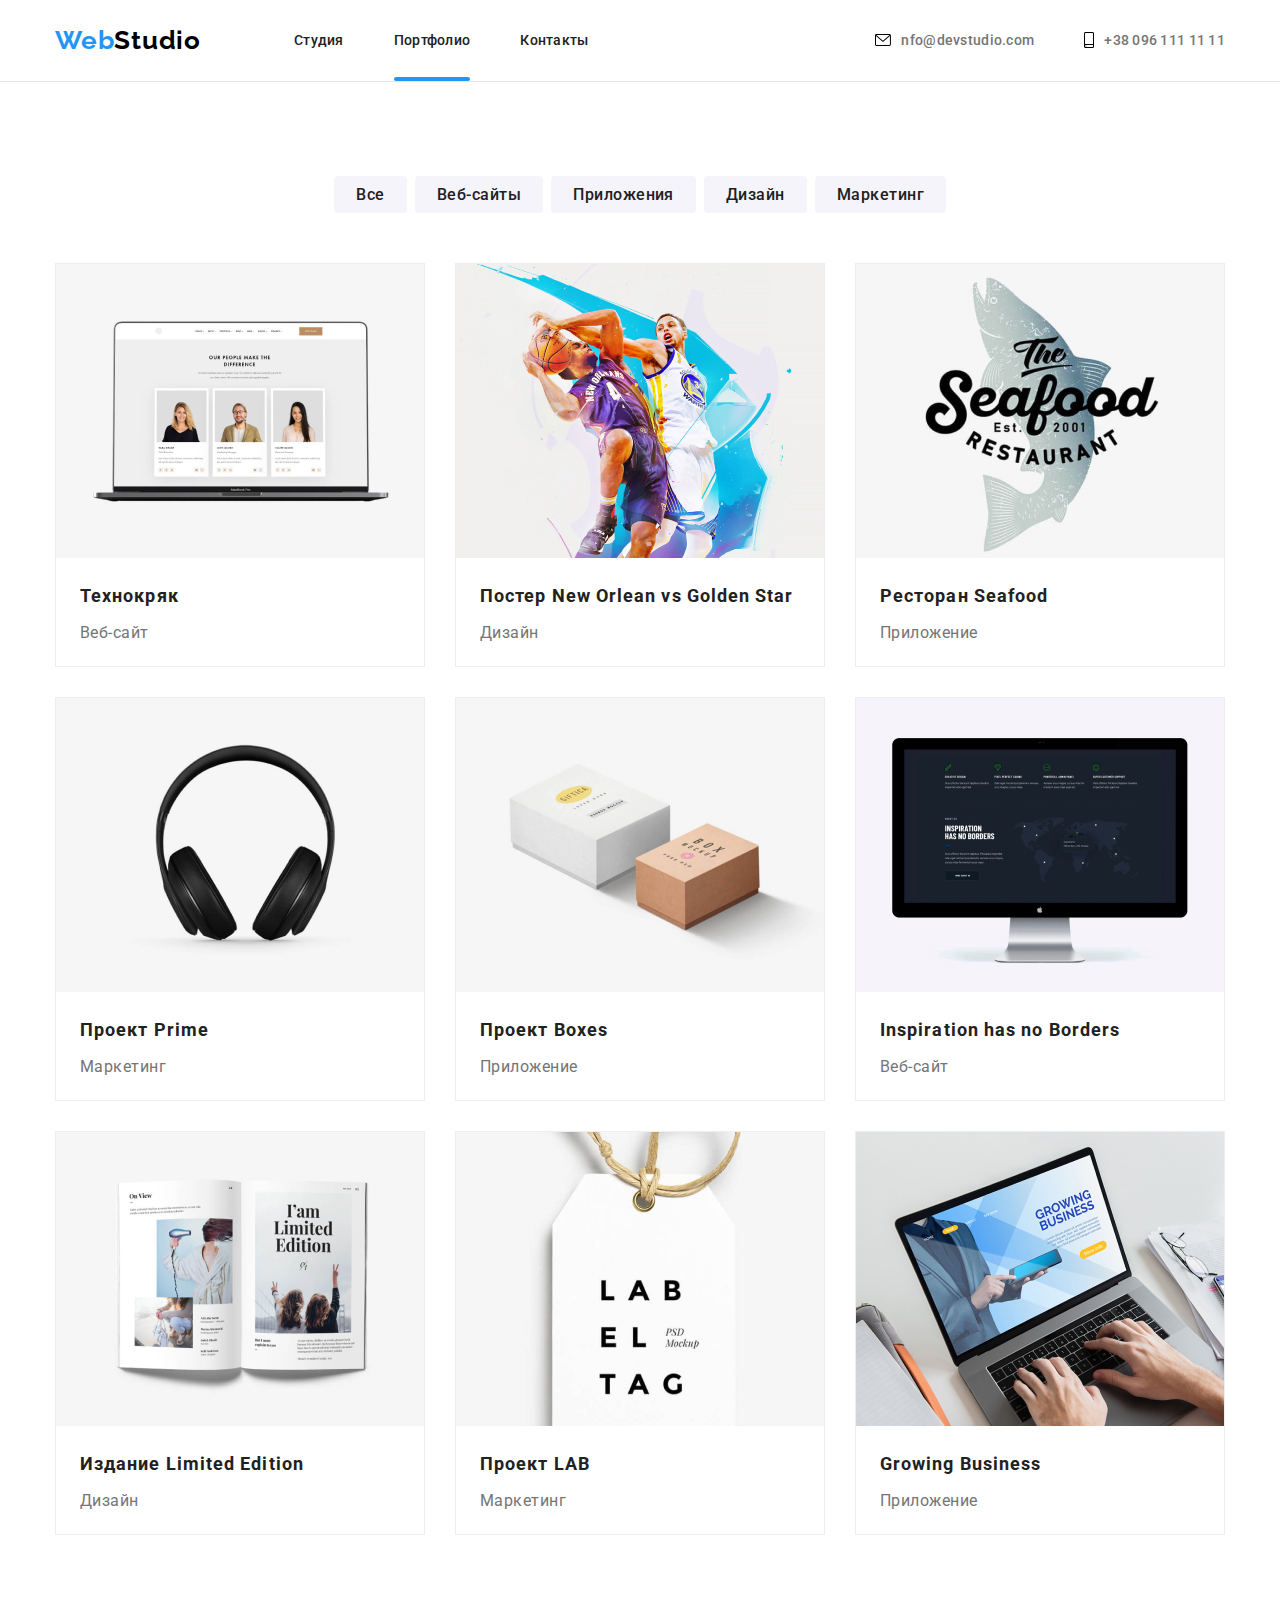
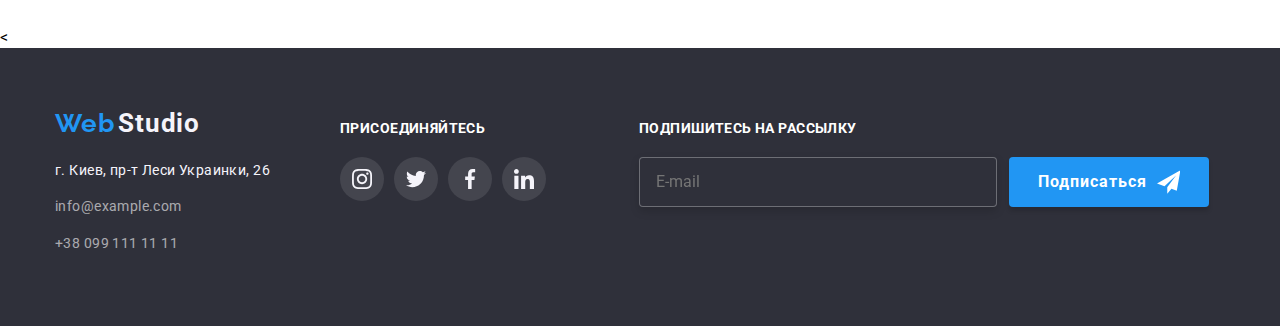
==== portfolio.html @ 0c9a68ee "loading" ====
<!DOCTYPE html>
<html lang="ru">
<head>
    <meta charset="UTF-8">
    <meta http-equiv="X-UA-Compatible" content="IE=edge">
    <meta name="viewport" content="width=device-width, initial-scale=1.0">
    <title>WebStudio</title>
    <link rel="stylesheet" href="https://cdnjs.cloudflare.com/ajax/libs/modern-normalize/1.1.0/modern-normalize.min.css">
    <link rel="stylesheet" href="./css/styles.css">
    
    <link rel="preconnect" href="https://fonts.googleapis.com">
    <link rel="preconnect" href="https://fonts.gstatic.com" crossorigin>
    <link href="https://fonts.googleapis.com/css2?family=Raleway:wght@700&family=Roboto:wght@400;500;700;900&display=swap" rel="stylesheet">  
</head>
<body>
    <header class="page-header">
        <div class="conteiner conteiner-nav">
        <nav class="conteiner-nav">   
        <a href="index.html" class="logo"><span class="web">Web</span>Studio</a>
        <ul class="site-nav list">
            <li class="item">
                <a class="link"  href="index.html">Студия</a>
            </li>
            <li class="item">
                <a class="link current" href="portfolio.html">Портфолио</a>
            </li>
            <li class="item">
                <a class="link" href="#">Контакты</a>
            </li>
        </ul>
    </nav>
    <ul class="list-contacts list">
        <li class="item">
            <a class="contact" href="mailto:nfo@devstudio.com">
                <svg class="icon-mail">
                    <use href="./img/SVG/icons.svg#envelope"></use>
                    </svg> 
                nfo@devstudio.com</a>
        </li>
        <li class="item">
            <a class="contact" href="tel:+380961111111">
                <svg class="icon-tell">
                    <use href="./img/SVG/icons.svg#smartphone"></use>
                    </svg> 
                +38 096 111 11 11</a>
        </li>
    </ul>
    </div>
    </header>
    <main>

        <section class="examples">
            <div class="conteiner">
            <ul class="list button-conteiner">
            <li class="button-item"><button class="button-bar" type="button">Все</button></li>
            <li class="button-item"><button class="button-bar" type="button">Веб-сайты</button></li>
            <li class="button-item"><button class="button-bar" type="button">Приложения</button></li>
            <li class="button-item"><button class="button-bar" type="button">Дизайн</button></li>
            <li class="button-item"><button class="button-bar" type="button">Маркетинг</button></li>
         </ul>
     

        
        <ul class="list examples-conteiner">
            <li class="examples-border">
                <div class="examples-border-img">

                <img src="./img/Технокряк.jpg" class="examples-img" alt="Веб-сайт" width="370">

                   <div class="examples-overlay">

                    <div class="examples-text-border">
                    <p class="examples-paragraph"> Ресурс предлагает комплексные предложения с разным уровнем функционала и сервисов. Все это позволит посетителю получить исчерпывающие сведения о компании или частном лице</p>

                    </div>
                </div>

               </div>  
               <div class="examples-table">   
                <h3 class="examples-title">Технокряк</h3>
                <p class="examples-text">Веб-сайт</p>
            
               </div>
            </li>
            <li class="examples-border">

                <div class="examples-border-img">
                <img src="./img/Постер.jpg" class="examples-img" alt="Дизайн" width="370">
                <div class="examples-overlay">

                <div class="examples-text-border">
                    <p class="examples-paragraph"> Ресурс предлагает комплексные предложения с разным уровнем функционала и сервисов. Все это позволит посетителю получить исчерпывающие сведения о компании или частном лице</p>
                    
                </div>
                </div>
                </div>  

                <div class="examples-table">
                <h3 class="examples-title">Постер New Orlean vs Golden Star</h3>
                <p class="examples-text">Дизайн</p>
                </div>
            </li>
            <li class="examples-border">

                <div class="examples-border-img">
                <img src="./img/Ресторан.jpg" class="examples-img" alt="Приложение" width="370">
                <div class="examples-overlay">
                
                <div class="examples-text-border">
                    <p class="examples-paragraph"> Ресурс предлагает комплексные предложения с разным уровнем функционала и сервисов. Все это позволит посетителю получить исчерпывающие сведения о компании или частном лице</p>
                    </div>
                </div>
                </div>
                <div class="examples-table">
                <h3 class="examples-title">Ресторан Seafood</h3>
                <p class="examples-text">Приложение</p>
               </div>
            </li>
            <li class="examples-border">
                <div class="examples-border-img">
                <img src="./img/prime.jpg" class="examples-img" alt="Маркетинг" width="370">

                <div class="examples-overlay">

                <div class="examples-text-border">
                    <p class="examples-paragraph"> Ресурс предлагает комплексные предложения с разным уровнем функционала и сервисов. Все это позволит посетителю получить исчерпывающие сведения о компании или частном лице</p>
                    </div>
                </div>
                </div>
                <div class="examples-table">
                <h3 class="examples-title">Проект Prime</h3>
                <p class="examples-text">Маркетинг</p>
            </div>
            </li>
            <li class="examples-border">
                <div class="examples-border-img">
                <img src="./img/boxes.jpg" class="examples-img" alt="Приложение" width="370">
                <div class="examples-overlay">
                <div class="examples-text-border">
                    <p class="examples-paragraph"> Ресурс предлагает комплексные предложения с разным уровнем функционала и сервисов. Все это позволит посетителю получить исчерпывающие сведения о компании или частном лице</p>
                    </div>
                </div>
                </div>
                <div class="examples-table">
                <h3 class="examples-title">Проект Boxes</h3>
                <p class="examples-text">Приложение</p>
            </div>
            </li>
            <li class="examples-border">
                <div class="examples-border-img">
                <img src="./img/Borders.jpg" class="examples-img" alt="Веб-сайт" width="370">
                <div class="examples-overlay">

                
                <div class="examples-text-border">
                    <p class="examples-paragraph"> Ресурс предлагает комплексные предложения с разным уровнем функционала и сервисов. Все это позволит посетителю получить исчерпывающие сведения о компании или частном лице</p>
                    </div>
                </div>
                </div>
                <div class="examples-table">
                <h3 class="examples-title">Inspiration has no Borders</h3>
                <p class="examples-text">Веб-сайт</p>
            </div>
            </li>
            <li class="examples-border">
                <div class="examples-border-img">
                <img src="./img/Издание.jpg" class="examples-img" alt="Дизайн" width="370">

                <div class="examples-overlay">

                <div class="examples-text-border">
                    <p class="examples-paragraph"> Ресурс предлагает комплексные предложения с разным уровнем функционала и сервисов. Все это позволит посетителю получить исчерпывающие сведения о компании или частном лице</p>
                    </div>
                </div>
                </div>
                <div class="examples-table">
                <h3 class="examples-title">Издание Limited Edition</h3>
                <p class="examples-text">Дизайн</p>
            </div>
            </li>
            <li class="examples-border">
                <div class="examples-border-img">
                <img src="./img/Проект.jpg" class="examples-img" alt="Маркетинг" width="370">

                <div class="examples-overlay">

                <div class="examples-text-border">
                    <p class="examples-paragraph"> Ресурс предлагает комплексные предложения с разным уровнем функционала и сервисов. Все это позволит посетителю получить исчерпывающие сведения о компании или частном лице</p>
                    </div>
                </div>
                </div>
                <div class="examples-table">
                <h3 class="examples-title">Проект LAB</h3>
                <p class="examples-text">Маркетинг</p>
            </div>
            </li>
            <li class="examples-border">
                <div class="examples-border-img">
                <img src="./img/Business.jpg" class="examples-img" alt="Приложение" width="370">

                <div class="examples-overlay">


                <div class="examples-text-border">
                    <p class="examples-paragraph"> Ресурс предлагает комплексные предложения с разным уровнем функционала и сервисов. Все это позволит посетителю получить исчерпывающие сведения о компании или частном лице</p>
                    </div>
                </div>
                </div>
                <div class="examples-table">
                <h3 class="examples-title">Growing Business</h3>
                <p class="examples-text">Приложение</p>
            </div>
            </li>
        </ul>
    </div>
    </section>
    </main>
    <<footer class="footer">
        <div class="conteiner footer-conteiner">
            <div class="logo-conteiner">
            <div class="logo-web">
             <span class="web-footer">Web</span> <span class="logo-footer">Studio</span>
            </div>
           <address> 
            <p class="address">г. Киев, пр-т Леси Украинки, 26</p>
            <ul class="items-contacts list">
                <li class="item">
                    <a class="contact-footer" href="mailto:info@example.com">info@example.com</a>
                </li>
                <li class="item">
                    <a class="contact-footer" href="tel:+380991111111">+38 099 111 11 11</a>
                </li>
            </ul>
        </address>
         </div>
         
        <div class="footer-social-networks">
        <div class="social-networks">
        <h3 class="title">присоединяйтесь</h3>
        
        <ul class="footer-icon list">
    
        <li>
            <a href="#"  class="button-social-networks">
                <svg class="icon-button-networks">
                <use href="./img/SVG/icons.svg#instagram"></use>
                </svg>  
            </a>
        </li>
        <li>
            <a href="#"  class="button-social-networks">
            <svg class="icon-button-networks">
            <use href="./img/SVG/icons.svg#twitter"></use>
            </svg>  
        </a>
        </li>
        <li>
            <a href="#"  class="button-social-networks">
            <svg class="icon-button-networks">
            <use href="./img/SVG/icons.svg#facebook"></use>
            </svg>  
        </a>
        </li>
        <li>
            <a href="#"  class="button-social-networks">
            <svg class="icon-button-networks">
            <use href="./img/SVG/icons.svg#linkedin"></use>
            </svg>  
        </a>
        </li>
        </ul>
        </div>
    </div>
    
    <div class="footer-subscribe">
        <h3 class="title">Подпишитесь на рассылку</h3>
    
        <form>
        
                <input type="email" name="email" id="email" placeholder="E-mail" class="footer-email">
            
            <button type="submit" class="footer-button"><span class="footer-subscribe-email">Подписаться</span>
            <svg class="footer-subscribe-icon">
                <use href="./img/SVG/icons.svg#iconsend"></use>
            </svg>
            </button>
        </form>
    
    </div>
    
    </div>
    </footer>
    
    <div class="backdrop is-hidden" data-modal>
        <div class="modal">
            <button class="close" data-modal-close>
                <svg class="close-img">
                    <use href="./img/SVG/icons.svg#close"></use>
                </svg>
            </button>
        </div>
    </div>

</body>
</html>
---- css/styles.css ----
/* normalize */
html{
  box-sizing: border-box;
}
*,
*::before,
*::after {
  box-sizing:inherit;
}

ol, ul, li{
  margin: 0;
  padding: 0;
}

h1, h2, h3, h4, h5, h6{
  margin: 0;
  padding: 0;
}
p{
  margin: 0;
  padding: 0;
}
a {
  display: inline-block;
}


:root{
  --primary-text-color:#212121;
  --secondary-text-color:#757575;
  --accent-color:#2196F3;
  --contact-color:rgba(255, 255, 255, 0.6);
  --logo-color:#000000;
  --button-color:#F5F4FA;
  --background-color:#2F303A;
  --white-color:#FFFFFF;
  --color-examples-border:#EEEEEE;
  --box-button:#AFB1B8;
}

body{
  font-family: 'Roboto', sans-serif;
  background-color: var(--white-color);

}

.list{
list-style: none;
}

/* conteiner */

.conteiner{
width: 1200px;
padding-left: 15px;
padding-right: 15px;
margin-left: auto;
margin-right: auto;
/* outline: 1px solid black; */
}

/* page-header */
.page-header{
  border-bottom: 1px solid #E5E5E5;
}
/* logo*/
.web{
font-family: 'Raleway';
font-style: normal;
font-weight: 700;
font-size: 26px;
line-height: 1.2;
letter-spacing: 0.03em;
color:var(--accent-color) ;
text-decoration: none;
}
.logo{
font-family: 'Raleway';
font-style: normal;
font-weight: 700;
font-size: 26px;
line-height: 1.2;
letter-spacing: 0.03em;
color: var(--logo-color);
text-decoration: none;
transition: color 250ms cubic-bezier(0.4, 0, 0.2, 1);
}
.logo:hover,
.logo:focus{
color:var(--accent-color);
}


/* footer */

.footer{
  padding-top: 60px;
  padding-bottom: 60px;
}

.footer .web-footer {
font-family: 'Raleway';
font-style: normal;
font-weight: 700;
font-size: 26px;
line-height: 1.2;
letter-spacing: 0.03em;
color:var(--accent-color) ;
text-decoration: none;
}

.footer .logo-footer{
font-style: normal;
font-weight: 700;
font-size: 26px;
line-height: 1.2;
letter-spacing: 0.03em;
color: var(--button-color);
}
/* .footer-color .logo-footer:hover,
.footer-color .logo-footer:hover{
color:var(--accent-color);
} */

/* footer-color */
.footer{
  background-color: var(--background-color);
}

.logo-web{
  margin-bottom: 20px;
}

.footer-conteiner{
  display: flex;
}
.logo-conteiner{
  display: block;
}

.footer-social-networks{
  display: flex;
  margin-top: 12px;
  margin-left: 70px;
}

.social-networks{
  display: block;

}
.title{
  font-style: normal;
  font-weight: 700;
  font-size: 14px;
  line-height: 1.2;
  letter-spacing: 0.03em;
  text-transform: uppercase;
  
  color: var(--white-color);

  margin-bottom: 20px;
  text-align:left;
  
}
.footer-icon{
  display: flex;
  gap: 10px;
}

.button-social-networks{
  border: none;
  width: 44px;
  height: 44px;
  padding: 12px;
  background-color:rgba(255, 255, 255, 0.1);
  border-radius: 120px;
  cursor: pointer;
  transition:background-color 250ms cubic-bezier(0.4, 0, 0.2, 1);
}
.button-social-networks:hover,
.button-social-networks:focus{
background-color: var(--accent-color);
}


.icon-button-networks{
  width: 20px;
  height: 20px;
  cursor: pointer;
  fill:var(--button-color);
  transform: scale(1);
  transform: transform 255ms cubic-bezier(0.4, 0, 0.2, 1) ;
  }
  
.button-social-networks:hover .icon-button-networks,
.button-social-networks:focus .icon-button-networks{
fill:var(--button-color);
transform: scale(1.3);
}

.footer-subscribe{
  display:block;
  width: 570px;
  height: 86px;
  margin-left: 93px;
  margin-top: 12px;
  margin-bottom: 20px;
  padding: 0;

  /* outline: 1px solid black; */
}

.footer-email{
  display: inline-block;
  width: 358px;
  height: 50px;
  border: 1px solid rgba(255, 255, 255, 0.3);
  filter: drop-shadow(0px 4px 4px rgba(0, 0, 0, 0.15));
  border-radius: 4px;
  background: #2F303A;
  margin-right: 8px;
  padding-top: 15px;
  padding-bottom: 15px;
  padding-left: 16px;
  color: rgba(255, 255, 255, 0.6);
}


.footer-subscribe-email{
display:block;
font-style: normal;
font-weight: 700;
font-size: 16px;
line-height: 1.9;

letter-spacing: 0.06em;
color: var(--white-color);
margin-right: 10px;

}

.footer-button{
display:inline-flex;
align-items: center;
justify-content: center;
width: 200px;
height: 50px;
padding:10px 29px;

background: var(--accent-color);
box-shadow: 0px 4px 4px rgba(0, 0, 0, 0.15);
border-radius: 4px;
border: none;
cursor: pointer;
margin: 0;

}

.footer-subscribe-icon{
  display: block;
  width: 24px;
  height: 24px;
  
  object-fit: cover;
  background-size: cover;

  margin: 0;
  bottom: 0;

  /* outline: 1px solid black; */
}

/* conteiner-nav */
.conteiner-nav{
display: flex;
align-items: center;
}

/* site-nav */
.site-nav{
display: flex;
margin-left: 93px;
}

.link{
display: block;
padding-top:32px;
padding-bottom:32px;

font-style: normal;
font-weight: 500;
font-size: 14px;
line-height: 1.2;
letter-spacing: 0.02em;
color: var(--primary-text-color);
text-decoration: none;

transition: color 250ms cubic-bezier(0.4, 0, 0.2, 1);
}


.site-nav .link:hover,
.site-nav .link:focus
{
color: var(--accent-color);
}



.site-nav .item + .item{
  margin-left: 50px;
}


.item{
  position: relative;
  
}

.current:after{
  position: absolute;
  display: block;
  content: " ";
  width:100%;
  height:4px;
  border-radius: 2px;
  background-color: var(--accent-color);
  bottom: 0;
  left: 0;

  transition: transform 250ms cubic-bezier(0.4, 0, 0.2, 1);
  transform: scaleX(1);
  
}

.current:hover::after{
  transform: scaleX(0);
  
}





/* list-contacts */
.list-contacts{
display:flex;
align-items: center;
margin-left: auto;
}

.contact{
display: flex;
font-style: normal;
font-weight: 500;
font-size: 14px;
line-height: 1.2;
letter-spacing: 0.02em;
color: var(--secondary-text-color);
text-decoration: none;

align-items: center;
justify-content: center;

transition: color 250ms cubic-bezier(0.4, 0, 0.2, 1);
}

.list-contacts .contact:hover,
.list-contacts .contact:focus{
color: var(--accent-color);
}

.list-contacts .item + .item{
  margin-left: 50px;
}

/* icon-mail */
.icon-mail{
  width: 16px;
  height: 12px;
  margin-right: 10px;
  cursor: pointer;

  transition: fill 250ms cubic-bezier(0.4, 0, 0.2, 1);
}
.icon-mail:hover,
.icon-mail:focus{
  fill: var(--accent-color);
}

.contact:hover .icon-mail,
.contact:focus .icon-mail{
  fill: var(--accent-color);
}

.icon-tell{
  width: 10px;
  height: 16px;
  margin-right: 10px;
  cursor: pointer;
  transition: fill 250ms cubic-bezier(0.4, 0, 0.2, 1);

}

.icon-tell:hover,
.icon-tell:focus{
  fill: var(--accent-color);
}

.contact:hover .icon-tell,
.contact:focus .icon-tell{
  fill: var(--accent-color);
}

/* items-contacts */

.contact-footer{
font-style: normal;
font-weight: 400;
font-size: 14px;
line-height: 2;
letter-spacing: 0.03em;
color: var(--contact-color);
text-decoration: none;
margin-bottom: 9px;

transition: color 250ms cubic-bezier(0.4, 0, 0.2, 1);
}

.contact-footer:hover,
.contact-footer:focus
{
color: var(--accent-color);
}

.address{
font-style: normal;
font-weight: 400;
font-size: 14px;
line-height: 1.7;
letter-spacing: 0.03em;
color: var(--button-color);

margin-bottom: 9px;
}


/* hero */
.conteiner-fon{
  max-width: 1600px;
  height: 600px;
  margin-left: auto;
  margin-right: auto;
  /* outline: 1px solid black; */

 background-image: linear-gradient(
  to right,
  rgba(85, 62, 62, 0.5),
  rgba(49, 40, 49, 0.5),
  rgba(55, 61, 55, 0.5)),
  url(../img/Fon.jpg);
  background-position: center;
  background-size: cover;
  background-repeat: no-repeat;
}

.hero{
  text-align: center;
  padding-top: 200px;
  padding-bottom: 200px; 
}
.hero .hero-caption{
width: 696px;
margin-left: auto;
margin-right: auto;
margin-bottom: 30px;

font-style: normal;
font-weight: 900;
font-size: 44px;
line-height: 1.4;
text-align: center;
letter-spacing: 0.06em;
text-transform: uppercase;
color:var(--white-color);
}

.hero .hero-button{
padding: 10px 32px;

font-style: normal;
font-weight: 700;
font-size: 16px;
line-height: 1.9;
align-items:center;
text-align:center;
letter-spacing: 0.06em;
color: var(--button-color);

background-color:var(--accent-color);
min-width: 200px;
height: 50px;
border-radius: 4px;
cursor: pointer;
border:transparent;
}
.hero .hero-button:hover,
.hero .hero-button:focus{
color:var(--logo-color);
box-shadow: 0px 4px 4px rgba(0, 0, 0, 0.15);
}


/* post */
.post-conteiner{
  display: flex;
  gap: 30px;
}
.post-conteiner .list-post{
  width: 270px;
  text-align: left;
}



.post{
text-align: center;
padding-bottom: 94px;
padding-top: 94px;
}

.post .post-title{
margin-bottom: 10px;

font-style: normal;
font-weight: 700;
font-size: 14px;
line-height: 1.2;
letter-spacing: 0.03em;
text-transform: uppercase;
color: var(--primary-text-color);
}
.post .post-text{
font-style: normal;
font-weight: 400;
font-size: 14px;
line-height: 1.7;
letter-spacing: 0.03em;

color: var(--secondary-text-color);
}


.icon-post-conteiner{
  width: 270px;
  height: 120px;
  background-repeat: no-repeat;
  background-position: center;
  background-color: var(--button-color);
  border-radius: 4px;
  margin-bottom: 30px;

  display: flex;
  justify-content: center;
  align-items: center;

  /* padding: 25px 100px;
  margin-bottom: 30px; */
  /* outline: 1px solid black; */
}
.icon-post{
  width:70px;
  height:70px;
}

/* work */
.work{
  padding-bottom: 94px;
}

.work-conteiner{
display: flex;
gap: 30px;
}

.list-work{
 display: flex;
}
/* .work-conteiner .list-work+ .list-work{
  margin-left: 30px;
} */


.work .work-title{
margin-bottom: 50px;

font-style: normal;
font-weight: 700;
font-size: 36px;
line-height: 1.2;
text-align: center;
letter-spacing: 0.03em;
color: var(--primary-text-color);
}
.work-title-conteiner{
  position: relative;
}

.img-work-conainer{
  display: flex;
  width: 100%;
  height: 70px;
  background: rgba(47, 48, 58, 0.8);
  justify-content: center;
  align-items: center;

  position: absolute;
  bottom: 0;
  left: 0;
}

.text-work-conteiner{
  display: block;
font-style: normal;
font-weight: 700;
font-size: 14px;
line-height: 1.2;
text-align: center;
letter-spacing: 0.03em;
text-transform: uppercase;
color: var(--white-color);

}


/* team-fon */

.team-fon{
margin-left: auto;
margin-right: auto;
background-color: #F5F4FA;
}
/* team */
.team{
  padding-bottom: 94px;
  padding-top: 94px;
}
.team-conteiner{
display: flex;
justify-content: space-between;
}


.team-picture{
border: var(--white-color);
box-shadow: 0px 1px 3px rgba(0, 0, 0, 0.12), 0px 1px 1px rgba(0, 0, 0, 0.14), 0px 2px 1px rgba(0, 0, 0, 0.2);
border-radius: 0px 0px 4px 4px;
background: var(--white-color);
}
 
.picture{
margin-bottom: 30px;
}

.team .team-caption{
margin-bottom: 50px;

font-style: normal;
font-weight: 700;
font-size: 36px;
line-height: 1.2;
text-align: center;
letter-spacing: 0.03em;
color: var(--primary-text-color);
}
.team .team-title{
margin-bottom: 10px;

font-style: normal;
font-weight: 500;
font-size: 16px;
line-height: 1.2;
text-align: center;
letter-spacing: 0.03em;
color: var(--primary-text-color);
}
.team .team-text{
margin-bottom: 30px;

font-family: 'Roboto';
font-style: normal;
font-weight: 400;
font-size: 16px;
line-height: 1.2;
text-align: center;
letter-spacing: 0.03em;
color: var(--secondary-text-color);
}

.box-icon{
  display:flex;
  width: 206px;
  height: 44px;
  list-style: none;
  margin-left: auto;
  margin-right: auto;
  margin-bottom: 30px;
  justify-content: space-between;
  
  /* outline: 1px solid tomato; */
}
.button{
  border: none;
  width: 44px;
  height: 44px;
  padding: 12px;
  background-color:var(--white-color);
  border-radius: 120px;
  cursor: pointer;

  transition: background-color 250ms cubic-bezier(0.4, 0, 0.2, 1);
}
.button:hover,
.button:focus{
background-color: var(--accent-color);
}

.icon-button{
width: 20px;
height: 20px;
cursor: pointer;
fill:var(--box-button);

transition:fill 250ms cubic-bezier(0.4, 0, 0.2, 1);
}

.icon-button:hover,
.icon-button:focus{
fill: var(--white-color);
}

.button:hover .icon-button,
.button:focus .icon-button{
fill: var(--white-color);
}

/* clients */
.clients{
  padding-top: 94px;
  padding-bottom: 113px;
}
.clients-caption{
font-style: normal;
font-weight: 700;
font-size: 36px;
line-height: 1.2;
text-align: center;
letter-spacing: 0.03em;
color: var(--primary-text-color);
margin-bottom: 50px;
}


.box-clients{
  display:flex;
  width: 170px;
  height: 92px;
  list-style: none;
  border: 1px solid #AFB1B8;
  border-radius: 4px;
  align-items: center;
  cursor: pointer;
  justify-content: center;

  transition: border-color 250ms cubic-bezier(0.4, 0, 0.2, 1);

/* outline: 1px solid black; */
}
.box-clients:hover,
.box-clients:focus{
  border-color: var(--accent-color);
}

.box-caption{
  display: flex;
  gap: 30px;
  /* outline: 1px solid black; */
}

.box-button{
 display:block;
 width: 106px;
 height: 60px;
 fill:#AFB1B8;
 cursor: pointer;

 transition: fill 250ms cubic-bezier(0.4, 0, 0.2, 1);
 /* outline: 1px solid black; */
}

.box-button:hover,
.box-button:focus{
  fill:var(--accent-color);
}

.box-clients:hover .box-button,
.box-clients:focus .box-button{
  fill:var(--accent-color);
}

/*----------- Портфолио-----------  */

/* bar */
.examples{
padding-top: 94px;
padding-bottom: 94px;
}
.button-conteiner{
display: flex;
justify-content: center;
margin-bottom: 50px;
}
.button-conteiner .button-item + .button-item{
margin-left: 8px;
}

.examples .button-bar{
padding: 6px 22px;
min-width: 73px;

font-family: 'Roboto';
font-style: normal;
font-weight: 500;
font-size: 16px;
line-height: 1.6;
text-align: center;
letter-spacing: 0.03em;

cursor: pointer;
background-color:var(--button-color);
color: var(--primary-text-color);
border:transparent;
border-radius: 4px;

transition: background-color 250ms cubic-bezier(0.4, 0, 0.2, 1), 
color 250ms cubic-bezier(0.4, 0, 0.2, 1),
box-shadow 250ms cubic-bezier(0.4, 0, 0.2, 1);
}
.examples .button-bar:focus,
.examples .button-bar:hover{
background-color:var(--accent-color);
color:var(--button-color);
box-shadow: 0 10px 10px -5px rgba(0, 0, 0, 0.3);
}
/* examples */
.examples-conteiner{
display: flex;
flex-wrap: wrap;
gap: 30px;
}
.examples-img{
display: block;
}


.examples-border{
width: 370px;
height: 404px;
border: 1px solid var(--color-examples-border);
cursor: pointer;
transition: box-shadow 250ms cubic-bezier(0.4, 0, 0.2, 1);
}

.examples-border:hover{
 box-shadow: 0px 1px 1px rgba(0, 0, 0, 0.12),
 0px 4px 4px rgba(0, 0, 0, 0.06), 1px 4px 6px rgba(0, 0, 0, 0.16);
}

.examples-border:nth-child(n + 7){
  margin-bottom:0px;
  /* background-color: tomato; */
}

/* overlay portfolio  */
.examples-border-img{
  position: relative;
  overflow: hidden;

}


.examples-text-border{
  display: inline-flex;
  position: absolute;
  top:50%;
  left: 50%;
  transform: translate(-50%, -50%);
/*   
  outline: 1px solid black; */

}



.examples-border:hover .examples-overlay{
  transform:translateY(-100%);
}

.examples-overlay{
  width: 100%;
  height: 100%;
  background-color: rgba(33, 150, 243, 0.9);
  position: absolute;
  transition: transform 250ms cubic-bezier(0.4, 0, 0.2, 1);
  transform:translateY(100%);
}


.examples-paragraph{
display: block;
font-family: 'Roboto';
font-style: normal;
font-weight: 400;
font-size: 18px;
line-height: 28px;
letter-spacing: 0.03em;
color: var(--white-color);
width: 322px;
height: 168px;
}



.examples-table{
padding: 20px 24px;
}

.examples .examples-title{
/* text-align: auto; */
margin-bottom: 4px;

font-style: normal;
font-weight: 700;
font-size: 18px;
line-height: 2;
letter-spacing: 0.06em;
color: var(--primary-text-color);
}

.examples .examples-text{
font-style: normal;
font-weight: 400;
font-size: 16px;
line-height: 1.9;
letter-spacing: 0.03em;
color: var(--secondary-text-color);
} 

/* backdrop */
.backdrop{
  position: fixed;
  top: 0;
  left: 0;
  width:100%;
  height: 100%;
  background-color:rgba(0, 0, 0, 0.2);
  opacity: 1;

  transition: opacity 250ms cubic-bezier(0.4, 0, 0.2, 1);

}
.backdrop.is-hidden{
  opacity: 0;
  transition: opacity 250ms cubic-bezier(0.4, 0, 0.2, 1);
  pointer-events: none;
}

.modal{
  position: absolute;
  display: block;
  width: 528px;
  height: 581px;
  background-color: var(--white-color);
  top: 50%;
  left: 50%;
  transform: translate(-50%, -50%);
  margin: 0;
  padding: 0;
}
.modal-box{
  display: block;
  margin: 0;
  /* outline: 1px solid black; */
  width: 448px;
  /* height: 342px; */
  margin-left: 40px;
  margin-bottom: 20px;
}


.modal-box-list{
  list-style-type: none;
  margin-bottom: 20px;
}

.modal-box-item{
  /* outline: 1px solid black; */
  margin-bottom: 10px;
  display: flex;
  flex-direction: column;
}
.modal-box-item:last-child{
  margin-bottom: 0;
}

.modal-box-united{
  position: relative;
}


.modal-box-text{
font-style: normal;
font-weight: 400;
font-size: 12px;
line-height: 1.2;
letter-spacing: 0.01em;
margin-bottom: 4px;

color: #757575;

}
.comment-box{
  resize:none;
  height: 120px;
  cursor: pointer;
  padding: 12px 16px;
  border: 1px solid rgba(33, 33, 33, 0.2);
  border-radius: 4px;
}
.comment-box:hover{
  border-color: var(--accent-color);
}

.modal-box-button{
  display: block;
  width: 200px;
  height: 50px;
  background: var(--accent-color);
  box-shadow: 0px 4px 4px rgba(0, 0, 0, 0.15);
  border-radius: 4px;
  border: none;
 
  margin-left: 124px;
  margin-top: 30px;
  cursor: pointer;


font-style: normal;
font-weight: 700;
font-size: 16px;
line-height: 1.9;
align-items: center;
text-align: center;
letter-spacing: 0.06em;
color: var(--white-color);
}


.modal-box-border{
  border: 1px solid rgba(33, 33, 33, 0.2);
  border-radius: 4px;
  width: 448px;
  height: 40px;
  cursor:pointer;

  padding-left: 42px;
  padding-top: 12px;
  padding-bottom: 12px;
  

  transition: border 250ms cubic-bezier(0.4, 0, 0.2, 1),
  border-radius 250ms cubic-bezier(0.4, 0, 0.2, 1);
}
.modal-box-border:hover{
  border: 1px solid var(--accent-color);
  border-radius: 4px;
}

.checkbox-markup{
/* outline: 1px solid black; */
position: relative;
}


.checkbox-input{
  position: absolute;
  width: 1px;
  height: 1px;
  margin: -1px;
  border: 0;
  padding: 0;
  white-space: nowrap;
  clip-path: inset(100%);
  clip: rect(0 0 0 0);
  overflow: hidden;

}

.checkbox-icon{
  display:inline-block;
  position: absolute;
  width: 16px;
  height: 15px;
  border:2px solid var(--logo-color);
  border-radius: 2px;
  background-color: var(--white-color);
  fill: var(--white-color);
  background-size:contain;
  padding:0;
  top:0;
  left: 13px;
  transform: translateY(30%);

  transition: background-color 250ms cubic-bezier(0.4, 0, 0.2, 1),
  fill 250ms cubic-bezier(0.4, 0, 0.2, 1),
  border 250ms cubic-bezier(0.4, 0, 0.2, 1),
  background-origin 250ms cubic-bezier(0.4, 0, 0.2, 1);
}

.checkbox-input:checked + .checkbox-icon{
 background-color: var(--accent-color);
 fill: var(--white-color);
 
 background-origin:border-box;
 border: var(--accent-color);
}

.modal-text{
font-style: normal;
font-weight: 700;
font-size: 20px;
line-height: 1.2;
text-align: center;
letter-spacing: 0.03em;
color: #212121;
margin-bottom: 12px;
}

.checkbox-text{
font-style: normal;
font-weight: 400;
font-size: 14px;
line-height: 1.7;
letter-spacing: 0.03em;
color: #757575;
margin-left: 36px;

cursor: pointer;
}


.checkbox-input-text{
  font-style: normal;
  font-weight: 400;
  font-size: 14px;
  line-height: 1.7;

  letter-spacing: 0.03em;
  text-decoration-line: underline;
  
  color: var(--accent-color);
}

.modal-box-icons{
  position: absolute;
  top:50%;
  left:12px;
  transform: translateY(-50%);
 
  width: 18px;
  height: 18px;
  background-size: cover;
  cursor: pointer;
  fill:var(--logo-color);
  transition: fill 250ms cubic-bezier(0.4, 0, 0.2, 1);
}

.modal-box-icons:hover{
  fill:var(--accent-color);
}

.modal-box-border:hover + .modal-box-icons,
.modal-box-border:focus + .modal-box-icons{
  fill:var(--accent-color);
}

.close{
  display:flex;
  padding:0;
  width:30px;
  height:30px;
  justify-content: center;
  align-items: center;
  border-radius: 45px;
  background-color: var(--white-color);
  margin-top:  8px;
  margin-left: 490px;
  border: 1px solid rgba(0, 0, 0, 0.1);
}

.close-img{
  display: block;
  background-size: cover;
  object-fit: cover;
  fill:var(--logo-color);
  cursor: pointer;
  width:30px;
  height:30px;
}

.close-img:hover{
 fill: var(--accent-color);
}
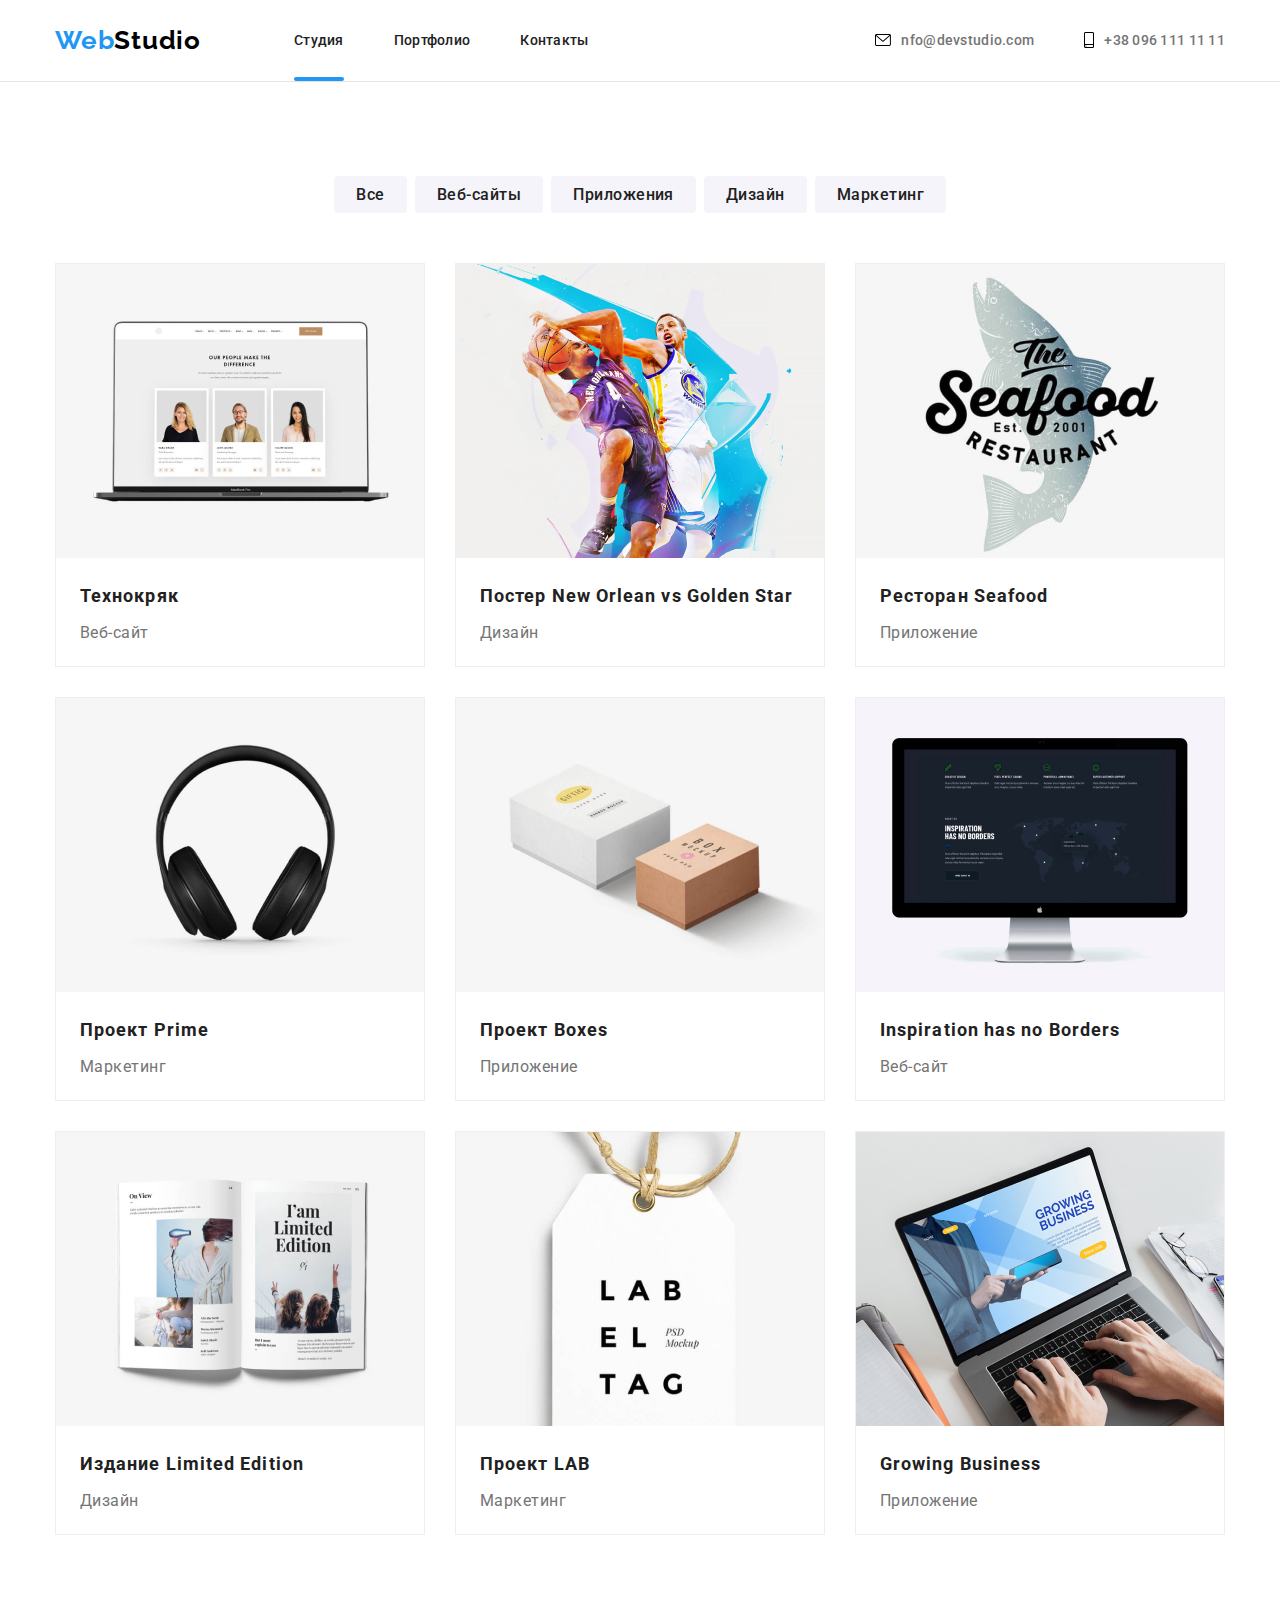
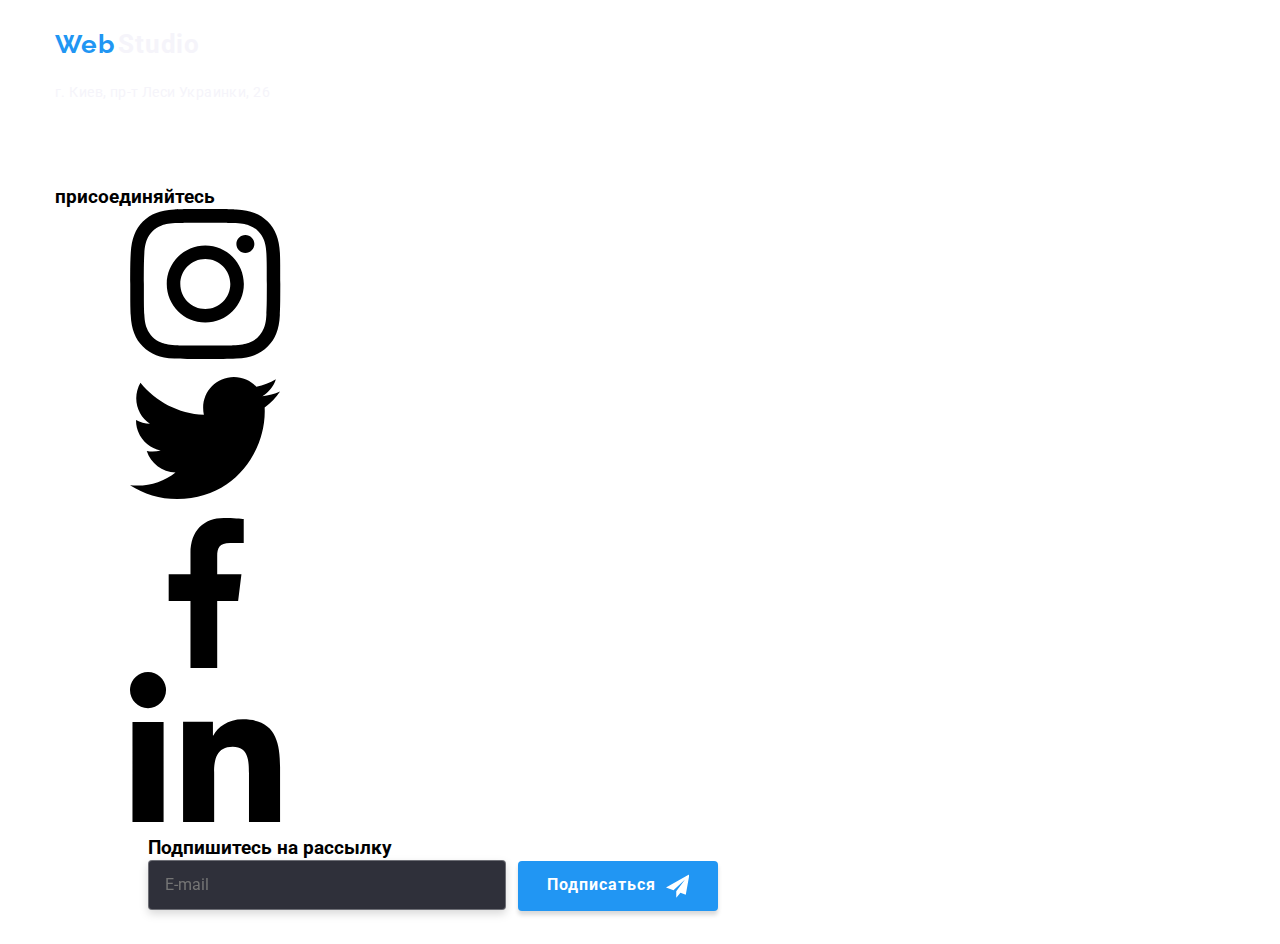
==== commit 31c71230: "fixed" ====
--- a/portfolio.html
+++ b/portfolio.html
@@ -6,300 +6,276 @@
     <meta name="viewport" content="width=device-width, initial-scale=1.0">
     <title>WebStudio</title>
     <link rel="stylesheet" href="https://cdnjs.cloudflare.com/ajax/libs/modern-normalize/1.1.0/modern-normalize.min.css">
-    <link rel="stylesheet" href="./css/styles.css">
+    <link rel="stylesheet" href="./css/main.min.css">
     
     <link rel="preconnect" href="https://fonts.googleapis.com">
     <link rel="preconnect" href="https://fonts.gstatic.com" crossorigin>
     <link href="https://fonts.googleapis.com/css2?family=Raleway:wght@700&family=Roboto:wght@400;500;700;900&display=swap" rel="stylesheet">  
 </head>
 <body>
-    <header class="page-header">
-        <div class="conteiner conteiner-nav">
+<header class="page-header">
+    <div class="conteiner conteiner-nav">
         <nav class="conteiner-nav">   
-        <a href="index.html" class="logo"><span class="web">Web</span>Studio</a>
-        <ul class="site-nav list">
+            <a href="index.html" class="logo"><span class="web">Web</span>Studio</a>
+                <ul class="site-nav list">
+                    <li class="item">
+                        <a class="link current"  href="index.html">Студия</a>
+                    </li>
+                    <li class="item">
+                        <a class="link" href="portfolio.html">Портфолио</a>
+                    </li>
+                    <li class="item">
+                        <a class="link" href="#">Контакты</a>
+                    </li>
+                </ul>
+        </nav>
+    
+        <ul class="list-contacts list">
             <li class="item">
-                <a class="link"  href="index.html">Студия</a>
+                <a class="contact" href="mailto:nfo@devstudio.com">
+                    <svg class="icon-mail">
+                        <use href="./img/SVG/icons.svg#envelope"></use>
+                    </svg> 
+                    nfo@devstudio.com
+                </a>
             </li>
             <li class="item">
-                <a class="link current" href="portfolio.html">Портфолио</a>
-            </li>
-            <li class="item">
-                <a class="link" href="#">Контакты</a>
-            </li>
-        </ul>
-    </nav>
-    <ul class="list-contacts list">
-        <li class="item">
-            <a class="contact" href="mailto:nfo@devstudio.com">
-                <svg class="icon-mail">
-                    <use href="./img/SVG/icons.svg#envelope"></use>
+                <a class="contact" href="tel:+380961111111">
+                    <svg class="icon-tell">
+                        <use href="./img/SVG/icons.svg#smartphone"></use>
                     </svg> 
-                nfo@devstudio.com</a>
-        </li>
-        <li class="item">
-            <a class="contact" href="tel:+380961111111">
-                <svg class="icon-tell">
-                    <use href="./img/SVG/icons.svg#smartphone"></use>
-                    </svg> 
-                +38 096 111 11 11</a>
-        </li>
-    </ul>
-    </div>
-    </header>
-    <main>
-
-        <section class="examples">
-            <div class="conteiner">
-            <ul class="list button-conteiner">
-            <li class="button-item"><button class="button-bar" type="button">Все</button></li>
-            <li class="button-item"><button class="button-bar" type="button">Веб-сайты</button></li>
-            <li class="button-item"><button class="button-bar" type="button">Приложения</button></li>
-            <li class="button-item"><button class="button-bar" type="button">Дизайн</button></li>
-            <li class="button-item"><button class="button-bar" type="button">Маркетинг</button></li>
-         </ul>
-     
-
-        
-        <ul class="list examples-conteiner">
-            <li class="examples-border">
-                <div class="examples-border-img">
-
-                <img src="./img/Технокряк.jpg" class="examples-img" alt="Веб-сайт" width="370">
-
-                   <div class="examples-overlay">
-
-                    <div class="examples-text-border">
-                    <p class="examples-paragraph"> Ресурс предлагает комплексные предложения с разным уровнем функционала и сервисов. Все это позволит посетителю получить исчерпывающие сведения о компании или частном лице</p>
-
-                    </div>
-                </div>
-
-               </div>  
-               <div class="examples-table">   
-                <h3 class="examples-title">Технокряк</h3>
-                <p class="examples-text">Веб-сайт</p>
-            
-               </div>
-            </li>
-            <li class="examples-border">
-
-                <div class="examples-border-img">
-                <img src="./img/Постер.jpg" class="examples-img" alt="Дизайн" width="370">
-                <div class="examples-overlay">
-
-                <div class="examples-text-border">
-                    <p class="examples-paragraph"> Ресурс предлагает комплексные предложения с разным уровнем функционала и сервисов. Все это позволит посетителю получить исчерпывающие сведения о компании или частном лице</p>
-                    
-                </div>
-                </div>
-                </div>  
-
-                <div class="examples-table">
-                <h3 class="examples-title">Постер New Orlean vs Golden Star</h3>
-                <p class="examples-text">Дизайн</p>
-                </div>
-            </li>
-            <li class="examples-border">
-
-                <div class="examples-border-img">
-                <img src="./img/Ресторан.jpg" class="examples-img" alt="Приложение" width="370">
-                <div class="examples-overlay">
-                
-                <div class="examples-text-border">
-                    <p class="examples-paragraph"> Ресурс предлагает комплексные предложения с разным уровнем функционала и сервисов. Все это позволит посетителю получить исчерпывающие сведения о компании или частном лице</p>
-                    </div>
-                </div>
-                </div>
-                <div class="examples-table">
-                <h3 class="examples-title">Ресторан Seafood</h3>
-                <p class="examples-text">Приложение</p>
-               </div>
-            </li>
-            <li class="examples-border">
-                <div class="examples-border-img">
-                <img src="./img/prime.jpg" class="examples-img" alt="Маркетинг" width="370">
-
-                <div class="examples-overlay">
-
-                <div class="examples-text-border">
-                    <p class="examples-paragraph"> Ресурс предлагает комплексные предложения с разным уровнем функционала и сервисов. Все это позволит посетителю получить исчерпывающие сведения о компании или частном лице</p>
-                    </div>
-                </div>
-                </div>
-                <div class="examples-table">
-                <h3 class="examples-title">Проект Prime</h3>
-                <p class="examples-text">Маркетинг</p>
-            </div>
-            </li>
-            <li class="examples-border">
-                <div class="examples-border-img">
-                <img src="./img/boxes.jpg" class="examples-img" alt="Приложение" width="370">
-                <div class="examples-overlay">
-                <div class="examples-text-border">
-                    <p class="examples-paragraph"> Ресурс предлагает комплексные предложения с разным уровнем функционала и сервисов. Все это позволит посетителю получить исчерпывающие сведения о компании или частном лице</p>
-                    </div>
-                </div>
-                </div>
-                <div class="examples-table">
-                <h3 class="examples-title">Проект Boxes</h3>
-                <p class="examples-text">Приложение</p>
-            </div>
-            </li>
-            <li class="examples-border">
-                <div class="examples-border-img">
-                <img src="./img/Borders.jpg" class="examples-img" alt="Веб-сайт" width="370">
-                <div class="examples-overlay">
-
-                
-                <div class="examples-text-border">
-                    <p class="examples-paragraph"> Ресурс предлагает комплексные предложения с разным уровнем функционала и сервисов. Все это позволит посетителю получить исчерпывающие сведения о компании или частном лице</p>
-                    </div>
-                </div>
-                </div>
-                <div class="examples-table">
-                <h3 class="examples-title">Inspiration has no Borders</h3>
-                <p class="examples-text">Веб-сайт</p>
-            </div>
-            </li>
-            <li class="examples-border">
-                <div class="examples-border-img">
-                <img src="./img/Издание.jpg" class="examples-img" alt="Дизайн" width="370">
-
-                <div class="examples-overlay">
-
-                <div class="examples-text-border">
-                    <p class="examples-paragraph"> Ресурс предлагает комплексные предложения с разным уровнем функционала и сервисов. Все это позволит посетителю получить исчерпывающие сведения о компании или частном лице</p>
-                    </div>
-                </div>
-                </div>
-                <div class="examples-table">
-                <h3 class="examples-title">Издание Limited Edition</h3>
-                <p class="examples-text">Дизайн</p>
-            </div>
-            </li>
-            <li class="examples-border">
-                <div class="examples-border-img">
-                <img src="./img/Проект.jpg" class="examples-img" alt="Маркетинг" width="370">
-
-                <div class="examples-overlay">
-
-                <div class="examples-text-border">
-                    <p class="examples-paragraph"> Ресурс предлагает комплексные предложения с разным уровнем функционала и сервисов. Все это позволит посетителю получить исчерпывающие сведения о компании или частном лице</p>
-                    </div>
-                </div>
-                </div>
-                <div class="examples-table">
-                <h3 class="examples-title">Проект LAB</h3>
-                <p class="examples-text">Маркетинг</p>
-            </div>
-            </li>
-            <li class="examples-border">
-                <div class="examples-border-img">
-                <img src="./img/Business.jpg" class="examples-img" alt="Приложение" width="370">
-
-                <div class="examples-overlay">
-
-
-                <div class="examples-text-border">
-                    <p class="examples-paragraph"> Ресурс предлагает комплексные предложения с разным уровнем функционала и сервисов. Все это позволит посетителю получить исчерпывающие сведения о компании или частном лице</p>
-                    </div>
-                </div>
-                </div>
-                <div class="examples-table">
-                <h3 class="examples-title">Growing Business</h3>
-                <p class="examples-text">Приложение</p>
-            </div>
+                    +38 096 111 11 11
+                </a>
             </li>
         </ul>
     </div>
+</header>
+
+<main>
+    <section class="examples">
+        <div class="conteiner">
+            <ul class="list button-conteiner">
+                <li class="button-item"><button class="button-bar" type="button">Все</button></li>
+                <li class="button-item"><button class="button-bar" type="button">Веб-сайты</button></li>
+                <li class="button-item"><button class="button-bar" type="button">Приложения</button></li>
+                <li class="button-item"><button class="button-bar" type="button">Дизайн</button></li>
+                <li class="button-item"><button class="button-bar" type="button">Маркетинг</button></li>
+            </ul>
+     
+            <ul class="list examples-conteiner">
+                <li class="examples-border">
+                    <div class="examples-border-img">
+                        <img src="./img/Технокряк.jpg" class="examples-img" alt="Веб-сайт" width="370">
+                            <div class="examples-overlay">
+                                <div class="examples-text-border">
+                                    <p class="examples-paragraph"> Ресурс предлагает комплексные предложения с разным уровнем функционала и сервисов. Все это позволит посетителю получить исчерпывающие сведения о компании или частном лице</p>
+                                </div>
+                            </div>
+                    </div>  
+
+                    <div class="examples-table">   
+                        <h3 class="examples-title">Технокряк</h3>
+                        <p class="examples-text">Веб-сайт</p>
+                    </div>
+                </li>
+           
+                <li class="examples-border">
+                    <div class="examples-border-img">
+                        <img src="./img/Постер.jpg" class="examples-img" alt="Дизайн" width="370">
+                            <div class="examples-overlay">
+                                <div class="examples-text-border">
+                                    <p class="examples-paragraph"> Ресурс предлагает комплексные предложения с разным уровнем функционала и сервисов. Все это позволит посетителю получить исчерпывающие сведения о компании или частном лице</p>   
+                                </div>
+                            </div>
+                    </div>  
+
+                    <div class="examples-table">
+                        <h3 class="examples-title">Постер New Orlean vs Golden Star</h3>
+                        <p class="examples-text">Дизайн</p>
+                    </div>
+                </li>
+
+                <li class="examples-border">
+                    <div class="examples-border-img">
+                        <img src="./img/Ресторан.jpg" class="examples-img" alt="Приложение" width="370">
+                            <div class="examples-overlay">
+                                <div class="examples-text-border">
+                                    <p class="examples-paragraph"> Ресурс предлагает комплексные предложения с разным уровнем функционала и сервисов. Все это позволит посетителю получить исчерпывающие сведения о компании или частном лице</p>
+                                </div>
+                            </div>
+                    </div>
+                    <div class="examples-table">
+                        <h3 class="examples-title">Ресторан Seafood</h3>
+                        <p class="examples-text">Приложение</p>
+                    </div>
+                </li>
+
+                <li class="examples-border">
+                    <div class="examples-border-img">
+                        <img src="./img/prime.jpg" class="examples-img" alt="Маркетинг" width="370">
+                            <div class="examples-overlay">
+                                <div class="examples-text-border">
+                                    <p class="examples-paragraph"> Ресурс предлагает комплексные предложения с разным уровнем функционала и сервисов. Все это позволит посетителю получить исчерпывающие сведения о компании или частном лице</p>
+                                </div>
+                            </div>
+                    </div>
+                    <div class="examples-table">
+                        <h3 class="examples-title">Проект Prime</h3>
+                        <p class="examples-text">Маркетинг</p>
+                    </div>
+                </li>
+
+                <li class="examples-border">
+                    <div class="examples-border-img">
+                        <img src="./img/boxes.jpg" class="examples-img" alt="Приложение" width="370">
+                            <div class="examples-overlay">
+                                <div class="examples-text-border">
+                                    <p class="examples-paragraph"> Ресурс предлагает комплексные предложения с разным уровнем функционала и сервисов. Все это позволит посетителю получить исчерпывающие сведения о компании или частном лице</p>
+                                </div>
+                            </div>
+                    </div>
+                    <div class="examples-table">
+                        <h3 class="examples-title">Проект Boxes</h3>
+                        <p class="examples-text">Приложение</p>
+                    </div>
+                </li>
+
+                <li class="examples-border">
+                    <div class="examples-border-img">
+                        <img src="./img/Borders.jpg" class="examples-img" alt="Веб-сайт" width="370">
+                            <div class="examples-overlay">
+                                <div class="examples-text-border">
+                                <p class="examples-paragraph"> Ресурс предлагает комплексные предложения с разным уровнем функционала и сервисов. Все это позволит посетителю получить исчерпывающие сведения о компании или частном лице</p>
+                                </div>
+                            </div>
+                    </div>
+                    <div class="examples-table">
+                        <h3 class="examples-title">Inspiration has no Borders</h3>
+                        <p class="examples-text">Веб-сайт</p>
+                    </div>
+                </li>
+
+                <li class="examples-border">
+                    <div class="examples-border-img">
+                        <img src="./img/Издание.jpg" class="examples-img" alt="Дизайн" width="370">
+                            <div class="examples-overlay">
+                                <div class="examples-text-border">
+                                    <p class="examples-paragraph"> Ресурс предлагает комплексные предложения с разным уровнем функционала и сервисов. Все это позволит посетителю получить исчерпывающие сведения о компании или частном лице</p>
+                                </div>
+                            </div>
+                    </div>
+                    <div class="examples-table">
+                        <h3 class="examples-title">Издание Limited Edition</h3>
+                        <p class="examples-text">Дизайн</p>
+                    </div>
+                </li>
+
+                <li class="examples-border">
+                    <div class="examples-border-img">
+                        <img src="./img/Проект.jpg" class="examples-img" alt="Маркетинг" width="370">
+                            <div class="examples-overlay">
+                                <div class="examples-text-border">
+                                    <p class="examples-paragraph"> Ресурс предлагает комплексные предложения с разным уровнем функционала и сервисов. Все это позволит посетителю получить исчерпывающие сведения о компании или частном лице</p>
+                                </div>
+                            </div>
+                    </div>
+                    <div class="examples-table">
+                        <h3 class="examples-title">Проект LAB</h3>
+                        <p class="examples-text">Маркетинг</p>
+                    </div>
+                </li>
+
+                <li class="examples-border">
+                    <div class="examples-border-img">
+                        <img src="./img/Business.jpg" class="examples-img" alt="Приложение" width="370">
+                            <div class="examples-overlay">
+                                <div class="examples-text-border">
+                                    <p class="examples-paragraph"> Ресурс предлагает комплексные предложения с разным уровнем функционала и сервисов. Все это позволит посетителю получить исчерпывающие сведения о компании или частном лице</p>
+                                </div>
+                            </div>
+                    </div>
+                    <div class="examples-table">
+                        <h3 class="examples-title">Growing Business</h3>
+                        <p class="examples-text">Приложение</p>
+                   </div>
+                </li>
+            </ul>
+        </div>
     </section>
-    </main>
-    <<footer class="footer">
-        <div class="conteiner footer-conteiner">
-            <div class="logo-conteiner">
+</main>
+
+<footer class="footer">
+    <div class="conteiner footer-conteiner">
+        <div class="logo-conteiner">
             <div class="logo-web">
-             <span class="web-footer">Web</span> <span class="logo-footer">Studio</span>
+                <span class="web-footer">Web</span> <span class="logo-footer">Studio</span>
             </div>
-           <address> 
-            <p class="address">г. Киев, пр-т Леси Украинки, 26</p>
-            <ul class="items-contacts list">
-                <li class="item">
-                    <a class="contact-footer" href="mailto:info@example.com">info@example.com</a>
-                </li>
-                <li class="item">
-                    <a class="contact-footer" href="tel:+380991111111">+38 099 111 11 11</a>
-                </li>
-            </ul>
-        </address>
-         </div>
-         
+            <address> 
+                <p class="address">г. Киев, пр-т Леси Украинки, 26</p>
+                    <ul class="items-contacts list">
+                        <li class="item">
+                            <a class="contact-footer" href="mailto:info@example.com">info@example.com</a>
+                        </li>
+                        <li class="item">
+                            <a class="contact-footer" href="tel:+380991111111">+38 099 111 11 11</a>
+                        </li>
+                    </ul>
+            </address>
+        </div>
+     
         <div class="footer-social-networks">
-        <div class="social-networks">
-        <h3 class="title">присоединяйтесь</h3>
-        
-        <ul class="footer-icon list">
-    
-        <li>
-            <a href="#"  class="button-social-networks">
-                <svg class="icon-button-networks">
-                <use href="./img/SVG/icons.svg#instagram"></use>
-                </svg>  
-            </a>
-        </li>
-        <li>
-            <a href="#"  class="button-social-networks">
-            <svg class="icon-button-networks">
-            <use href="./img/SVG/icons.svg#twitter"></use>
-            </svg>  
-        </a>
-        </li>
-        <li>
-            <a href="#"  class="button-social-networks">
-            <svg class="icon-button-networks">
-            <use href="./img/SVG/icons.svg#facebook"></use>
-            </svg>  
-        </a>
-        </li>
-        <li>
-            <a href="#"  class="button-social-networks">
-            <svg class="icon-button-networks">
-            <use href="./img/SVG/icons.svg#linkedin"></use>
-            </svg>  
-        </a>
-        </li>
-        </ul>
-        </div>
+            <div class="social-networks">
+                <h3 class="title">присоединяйтесь</h3>
+                    <ul class="footer-icon list">
+                        <li>
+                            <a href="#"  class="button-social-networks">
+                                <svg class="icon-button-networks">
+                                    <use href="./img/SVG/icons.svg#instagram"></use>
+                                </svg>  
+                            </a>
+                        </li>
+                        <li>
+                            <a href="#"  class="button-social-networks">
+                                <svg class="icon-button-networks">
+                                    <use href="./img/SVG/icons.svg#twitter"></use>
+                                </svg>  
+                            </a>
+                        </li>
+                        <li>
+                            <a href="#"  class="button-social-networks">
+                                <svg class="icon-button-networks">
+                                    <use href="./img/SVG/icons.svg#facebook"></use>
+                                </svg>  
+                            </a>
+                        </li>
+                        <li>
+                            <a href="#"  class="button-social-networks">
+                                <svg class="icon-button-networks">
+                                    <use href="./img/SVG/icons.svg#linkedin"></use>
+                                </svg>  
+                            </a>
+                        </li>
+                    </ul>
+            </div>
+        </div>
+
+        <div class="footer-subscribe">
+            <h3 class="title">Подпишитесь на рассылку</h3>
+                <form>
+                    <input type="email" name="email" id="email" placeholder="E-mail" class="footer-subscribe__email">
+                    <button type="submit" class="footer-subscribe__button">
+                        <span class="footer-subscribe__text">Подписаться</span>
+                            <svg class="footer-subscribe__icon">
+                                <use href="./img/SVG/icons.svg#iconsend"></use>
+                          </svg>
+                    </button>
+                </form>
+        </div>
+
     </div>
-    
-    <div class="footer-subscribe">
-        <h3 class="title">Подпишитесь на рассылку</h3>
-    
-        <form>
-        
-                <input type="email" name="email" id="email" placeholder="E-mail" class="footer-email">
-            
-            <button type="submit" class="footer-button"><span class="footer-subscribe-email">Подписаться</span>
-            <svg class="footer-subscribe-icon">
-                <use href="./img/SVG/icons.svg#iconsend"></use>
-            </svg>
-            </button>
-        </form>
-    
-    </div>
-    
-    </div>
-    </footer>
-    
-    <div class="backdrop is-hidden" data-modal>
-        <div class="modal">
-            <button class="close" data-modal-close>
-                <svg class="close-img">
-                    <use href="./img/SVG/icons.svg#close"></use>
-                </svg>
-            </button>
-        </div>
-    </div>
+</footer>
+    
+    
 
 </body>
 </html>--- a/css/main.min.css
+++ b/css/main.min.css
@@ -0,0 +1 @@
+html{box-sizing:border-box}*,*::before,*::after{box-sizing:inherit}ol,ul,li{margin:0;padding:0}h1,h2,h3,h4,h5,h6{margin:0;padding:0}p{margin:0;padding:0}a{display:inline-block}:root{--primary-text-color:#212121;--secondary-text-color:#757575;--accent-color:#2196F3;--contact-color:rgba(255, 255, 255, 0.6);--logo-color:#000000;--button-color:#F5F4FA;--background-color:#2F303A;--white-color:#FFFFFF;--color-examples-border:#EEEEEE;--box-button:#AFB1B8}body{font-family:"Roboto",sans-serif;background-color:var(--white-color)}.list{list-style:none}.conteiner{width:1200px;padding-left:15px;padding-right:15px;margin-left:auto;margin-right:auto}.page-header{border-bottom:1px solid #e5e5e5}.web{font-family:"Raleway";font-style:normal;font-weight:700;font-size:26px;line-height:1.2;letter-spacing:.03em;color:var(--accent-color);text-decoration:none}.logo{font-family:"Raleway";font-style:normal;font-weight:700;font-size:26px;line-height:1.2;letter-spacing:.03em;color:var(--logo-color);text-decoration:none;transition:color 250ms cubic-bezier(0.4, 0, 0.2, 1)}.logo:hover,.logo:focus{color:var(--accent-color)}.section-footer{padding-top:60px;padding-bottom:60px;background-color:var(--background-color)}.section-footer__box{display:flex}.web-footer{font-family:"Raleway";font-style:normal;font-weight:700;font-size:26px;line-height:1.2;letter-spacing:.03em;color:var(--accent-color);text-decoration:none}.logo-footer{font-style:normal;font-weight:700;font-size:26px;line-height:1.2;letter-spacing:.03em;color:var(--button-color)}.logo-web{margin-bottom:20px}.logo-conteiner{display:block}.footer-networks{display:flex;margin-top:12px;margin-left:70px}.footer-networks__holder{display:block}.footer-networks__title{font-style:normal;font-weight:700;font-size:14px;line-height:1.2;letter-spacing:.03em;text-transform:uppercase;color:var(--white-color);margin-bottom:20px;text-align:left}.footer-networks__icon{display:flex;gap:10px}.footer-networks__link{border:none;width:44px;height:44px;padding:12px;background-color:rgba(255,255,255,.1);border-radius:120px;cursor:pointer;transition:background-color 250ms cubic-bezier(0.4, 0, 0.2, 1)}.footer-networks__link:hover,.footer-networks__link:focus{background-color:var(--accent-color)}.footer-networks__img{width:20px;height:20px;cursor:pointer;fill:var(--button-color);transform:scale(1);transform:transform 255ms cubic-bezier(0.4, 0, 0.2, 1)}.footer-networks__link:hover .footer-networks__img,.footer-networks__link:focus .footer-networks__img{fill:var(--button-color);transform:scale(1.3)}.footer-subscribe{display:block;width:570px;height:86px;margin-left:93px;margin-top:12px;margin-bottom:20px;padding:0}.footer-subscribe__title{font-style:normal;font-weight:700;font-size:14px;line-height:1.2;letter-spacing:.03em;text-transform:uppercase;margin-bottom:20px;color:var(--white-color)}.footer-subscribe__email{display:inline-block;width:358px;height:50px;border:1px solid rgba(255,255,255,.3);filter:drop-shadow(0px 4px 4px rgba(0, 0, 0, 0.15));border-radius:4px;background:#2f303a;margin-right:8px;padding-top:15px;padding-bottom:15px;padding-left:16px;color:rgba(255,255,255,.6)}.footer-subscribe__button{display:inline-flex;align-items:center;justify-content:center;width:200px;height:50px;padding:10px 29px;background:var(--accent-color);box-shadow:0px 4px 4px rgba(0,0,0,.15);border-radius:4px;border:none;cursor:pointer;margin:0}.footer-subscribe__text{display:block;font-style:normal;font-weight:700;font-size:16px;line-height:1.9;letter-spacing:.06em;color:var(--white-color);margin-right:10px}.footer-subscribe__icon{display:block;width:24px;height:24px;-o-object-fit:cover;object-fit:cover;background-size:cover;margin:0;bottom:0}.conteiner-nav{display:flex;align-items:center}.site-nav{display:flex;margin-left:93px}.link{display:block;padding-top:32px;padding-bottom:32px;font-style:normal;font-weight:500;font-size:14px;line-height:1.2;letter-spacing:.02em;color:var(--primary-text-color);text-decoration:none;transition:color 250ms cubic-bezier(0.4, 0, 0.2, 1)}.site-nav .link:hover,.site-nav .link:focus{color:var(--accent-color)}.site-nav .item+.item{margin-left:50px}.item{position:relative}.current:after{position:absolute;display:block;content:" ";width:100%;height:4px;border-radius:2px;background-color:var(--accent-color);bottom:0;left:0;transition:transform 250ms cubic-bezier(0.4, 0, 0.2, 1);transform:scaleX(1)}.current:hover::after{transform:scaleX(0)}.list-contacts{display:flex;align-items:center;margin-left:auto}.contact{display:flex;font-style:normal;font-weight:500;font-size:14px;line-height:1.2;letter-spacing:.02em;color:var(--secondary-text-color);text-decoration:none;align-items:center;justify-content:center;transition:color 250ms cubic-bezier(0.4, 0, 0.2, 1)}.list-contacts .contact:hover,.list-contacts .contact:focus{color:var(--accent-color)}.list-contacts .item+.item{margin-left:50px}.icon-mail{width:16px;height:12px;margin-right:10px;cursor:pointer;transition:fill 250ms cubic-bezier(0.4, 0, 0.2, 1)}.icon-mail:hover,.icon-mail:focus{fill:var(--accent-color)}.contact:hover .icon-mail,.contact:focus .icon-mail{fill:var(--accent-color)}.icon-tell{width:10px;height:16px;margin-right:10px;cursor:pointer;transition:fill 250ms cubic-bezier(0.4, 0, 0.2, 1)}.icon-tell:hover,.icon-tell:focus{fill:var(--accent-color)}.contact:hover .icon-tell,.contact:focus .icon-tell{fill:var(--accent-color)}.contact-footer{font-style:normal;font-weight:400;font-size:14px;line-height:2;letter-spacing:.03em;color:var(--contact-color);text-decoration:none;margin-bottom:9px;transition:color 250ms cubic-bezier(0.4, 0, 0.2, 1)}.contact-footer:hover,.contact-footer:focus{color:var(--accent-color)}.address{font-style:normal;font-weight:400;font-size:14px;line-height:1.7;letter-spacing:.03em;color:var(--button-color);margin-bottom:9px}.conteiner-fon{max-width:1600px;height:600px;margin-left:auto;margin-right:auto;background-image:linear-gradient(to right, rgba(85, 62, 62, 0.5), rgba(49, 40, 49, 0.5), rgba(55, 61, 55, 0.5)),url(../img/Fon.jpg);background-position:center;background-size:cover;background-repeat:no-repeat}.section-hero{text-align:center;padding-top:200px;padding-bottom:200px}.section-hero__caption{width:696px;margin-left:auto;margin-right:auto;margin-bottom:30px;font-style:normal;font-weight:900;font-size:44px;line-height:1.4;text-align:center;letter-spacing:.06em;text-transform:uppercase;color:var(--white-color)}.section-hero__button{padding:10px 32px;font-style:normal;font-weight:700;font-size:16px;line-height:1.9;align-items:center;text-align:center;letter-spacing:.06em;color:var(--button-color);background-color:var(--accent-color);min-width:200px;height:50px;border-radius:4px;cursor:pointer;border:rgba(0,0,0,0)}.hero .hero-button:hover,.hero .hero-button:focus{color:var(--logo-color);box-shadow:0px 4px 4px rgba(0,0,0,.15)}.section-post{text-align:center;padding-bottom:94px;padding-top:94px}.section-post__list{display:flex;gap:30px}.section-post__item{width:270px;text-align:left}.section-post__conteiner{width:270px;height:120px;background-repeat:no-repeat;background-position:center;background-color:var(--button-color);border-radius:4px;margin-bottom:30px;display:flex;justify-content:center;align-items:center}.section-post__icon{width:70px;height:70px}.section-post__title{margin-bottom:10px;font-style:normal;font-weight:700;font-size:14px;line-height:1.2;letter-spacing:.03em;text-transform:uppercase;color:var(--primary-text-color)}.section-post__text{font-style:normal;font-weight:400;font-size:14px;line-height:1.7;letter-spacing:.03em;color:var(--secondary-text-color)}.section-work{padding-bottom:94px}.section-work__caption{margin-bottom:50px;font-style:normal;font-weight:700;font-size:36px;line-height:1.2;text-align:center;letter-spacing:.03em;color:var(--primary-text-color)}.section-work__conteiner{display:flex;gap:30px}.section-work__overlay{position:relative}.section-work__img{display:flex}.section-work__tip{display:flex;width:100%;height:70px;background:rgba(47,48,58,.8);justify-content:center;align-items:center;position:absolute;bottom:0;left:0}.section-work__text{display:block;font-style:normal;font-weight:700;font-size:14px;line-height:1.2;text-align:center;letter-spacing:.03em;text-transform:uppercase;color:var(--white-color)}.section-team{padding-bottom:94px;padding-top:94px;margin-left:auto;margin-right:auto;background-color:#f5f4fa}.section-team__caption{margin-bottom:50px;font-style:normal;font-weight:700;font-size:36px;line-height:1.2;text-align:center;letter-spacing:.03em;color:var(--primary-text-color)}.section-team__list{display:flex;justify-content:space-between}.section-team__subtitle{border:var(--white-color);box-shadow:0px 1px 3px rgba(0,0,0,.12),0px 1px 1px rgba(0,0,0,.14),0px 2px 1px rgba(0,0,0,.2);border-radius:0px 0px 4px 4px;background:var(--white-color)}.section-team__picture{margin-bottom:30px}.section-team__name{margin-bottom:10px;font-style:normal;font-weight:500;font-size:16px;line-height:1.2;text-align:center;letter-spacing:.03em;color:var(--primary-text-color)}.section-team__job{margin-bottom:30px;font-family:"Roboto";font-style:normal;font-weight:400;font-size:16px;line-height:1.2;text-align:center;letter-spacing:.03em;color:var(--secondary-text-color)}.box-icon{display:flex;width:206px;height:44px;list-style:none;margin-left:auto;margin-right:auto;margin-bottom:30px;justify-content:space-between}.button{border:none;width:44px;height:44px;padding:12px;background-color:var(--white-color);border-radius:120px;cursor:pointer;transition:background-color 250ms cubic-bezier(0.4, 0, 0.2, 1)}.button:hover,.button:focus{background-color:var(--accent-color)}.icon-button{width:20px;height:20px;cursor:pointer;fill:var(--box-button);transition:fill 250ms cubic-bezier(0.4, 0, 0.2, 1)}.icon-button:hover,.icon-button:focus{fill:var(--white-color)}.button:hover .icon-button,.button:focus .icon-button{fill:var(--white-color)}.section-clients{padding-top:94px;padding-bottom:113px}.section-clients__caption{font-style:normal;font-weight:700;font-size:36px;line-height:1.2;text-align:center;letter-spacing:.03em;color:var(--primary-text-color);margin-bottom:50px}.section-clients__subtitle{display:flex;width:170px;height:92px;list-style:none;border:1px solid #afb1b8;border-radius:4px;align-items:center;cursor:pointer;justify-content:center;transition:border-color 250ms cubic-bezier(0.4, 0, 0.2, 1)}.section-clients__subtitle:hover,.section-clients__subtitle:focus{border-color:var(--accent-color)}.section-clients__list{display:flex;gap:30px}.section-clients__logo{display:block;width:106px;height:60px;fill:#afb1b8;cursor:pointer;transition:fill 250ms cubic-bezier(0.4, 0, 0.2, 1)}.section-clients__logon:hover,.section-clients__logo:focus{fill:var(--accent-color)}.section-clients__subtitle:hover .section-clients__logo,.section-clients__subtitle:focus .section-clients__logo{fill:var(--accent-color)}.examples{padding-top:94px;padding-bottom:94px}.button-conteiner{display:flex;justify-content:center;margin-bottom:50px}.button-conteiner .button-item+.button-item{margin-left:8px}.examples .button-bar{padding:6px 22px;min-width:73px;font-family:"Roboto";font-style:normal;font-weight:500;font-size:16px;line-height:1.6;text-align:center;letter-spacing:.03em;cursor:pointer;background-color:var(--button-color);color:var(--primary-text-color);border:rgba(0,0,0,0);border-radius:4px;transition:background-color 250ms cubic-bezier(0.4, 0, 0.2, 1),color 250ms cubic-bezier(0.4, 0, 0.2, 1),box-shadow 250ms cubic-bezier(0.4, 0, 0.2, 1)}.examples .button-bar:focus,.examples .button-bar:hover{background-color:var(--accent-color);color:var(--button-color);box-shadow:0 10px 10px -5px rgba(0,0,0,.3)}.examples-conteiner{display:flex;flex-wrap:wrap;gap:30px}.examples-img{display:block}.examples-border{width:370px;height:404px;border:1px solid var(--color-examples-border);cursor:pointer;transition:box-shadow 250ms cubic-bezier(0.4, 0, 0.2, 1)}.examples-border:hover{box-shadow:0px 1px 1px rgba(0,0,0,.12),0px 4px 4px rgba(0,0,0,.06),1px 4px 6px rgba(0,0,0,.16)}.examples-border:nth-child(n+7){margin-bottom:0px}.examples-border-img{position:relative;overflow:hidden}.examples-text-border{display:inline-flex;position:absolute;top:50%;left:50%;transform:translate(-50%, -50%)}.examples-border:hover .examples-overlay{transform:translateY(-100%)}.examples-overlay{width:100%;height:100%;background-color:rgba(33,150,243,.9);position:absolute;transition:transform 250ms cubic-bezier(0.4, 0, 0.2, 1);transform:translateY(100%)}.examples-paragraph{display:block;font-family:"Roboto";font-style:normal;font-weight:400;font-size:18px;line-height:28px;letter-spacing:.03em;color:var(--white-color);width:322px;height:168px}.examples-table{padding:20px 24px}.examples .examples-title{margin-bottom:4px;font-style:normal;font-weight:700;font-size:18px;line-height:2;letter-spacing:.06em;color:var(--primary-text-color)}.examples .examples-text{font-style:normal;font-weight:400;font-size:16px;line-height:1.9;letter-spacing:.03em;color:var(--secondary-text-color)}.backdrop{position:fixed;top:0;left:0;width:100%;height:100%;background-color:rgba(0,0,0,.2);opacity:1;transition:opacity 250ms cubic-bezier(0.4, 0, 0.2, 1)}.backdrop.is-hidden{opacity:0;transition:opacity 250ms cubic-bezier(0.4, 0, 0.2, 1);pointer-events:none}.modal{position:absolute;display:block;width:528px;height:581px;background-color:var(--white-color);top:50%;left:50%;transform:translate(-50%, -50%);margin:0;padding:0}.modal-box{display:block;margin:0;width:448px;margin-left:40px;margin-bottom:20px}.modal-box-list{list-style-type:none;margin-bottom:20px}.modal-box-item{margin-bottom:10px;display:flex;flex-direction:column}.modal-box-item:last-child{margin-bottom:0}.modal-box-united{position:relative}.modal-box-text{font-style:normal;font-weight:400;font-size:12px;line-height:1.2;letter-spacing:.01em;margin-bottom:4px;color:#757575}.comment-box{resize:none;height:120px;cursor:pointer;padding:12px 16px;border:1px solid rgba(33,33,33,.2);border-radius:4px}.comment-box:hover{border-color:var(--accent-color)}.modal-box-button{display:block;width:200px;height:50px;background:var(--accent-color);box-shadow:0px 4px 4px rgba(0,0,0,.15);border-radius:4px;border:none;margin-left:124px;margin-top:30px;cursor:pointer;font-style:normal;font-weight:700;font-size:16px;line-height:1.9;align-items:center;text-align:center;letter-spacing:.06em;color:var(--white-color)}.modal-box-border{border:1px solid rgba(33,33,33,.2);border-radius:4px;width:448px;height:40px;cursor:pointer;padding-left:42px;padding-top:12px;padding-bottom:12px;transition:border 250ms cubic-bezier(0.4, 0, 0.2, 1),border-radius 250ms cubic-bezier(0.4, 0, 0.2, 1)}.modal-box-border:hover{border:1px solid var(--accent-color);border-radius:4px}.checkbox-markup{position:relative}.checkbox-input{position:absolute;width:1px;height:1px;margin:-1px;border:0;padding:0;white-space:nowrap;-webkit-clip-path:inset(100%);clip-path:inset(100%);clip:rect(0 0 0 0);overflow:hidden}.checkbox-icon{display:inline-block;position:absolute;width:16px;height:15px;border:2px solid var(--logo-color);border-radius:2px;background-color:var(--white-color);fill:var(--white-color);background-size:contain;padding:0;top:0;left:13px;transform:translateY(30%);transition:background-color 250ms cubic-bezier(0.4, 0, 0.2, 1),fill 250ms cubic-bezier(0.4, 0, 0.2, 1),border 250ms cubic-bezier(0.4, 0, 0.2, 1),background-origin 250ms cubic-bezier(0.4, 0, 0.2, 1)}.checkbox-input:checked+.checkbox-icon{background-color:var(--accent-color);fill:var(--white-color);background-origin:border-box;border:var(--accent-color)}.modal-text{font-style:normal;font-weight:700;font-size:20px;line-height:1.2;text-align:center;letter-spacing:.03em;color:#212121;margin-bottom:12px}.checkbox-text{font-style:normal;font-weight:400;font-size:14px;line-height:1.7;letter-spacing:.03em;color:#757575;margin-left:36px;cursor:pointer}.checkbox-input-text{font-style:normal;font-weight:400;font-size:14px;line-height:1.7;letter-spacing:.03em;-webkit-text-decoration-line:underline;text-decoration-line:underline;color:var(--accent-color)}.modal-box-icons{position:absolute;top:50%;left:12px;transform:translateY(-50%);width:18px;height:18px;background-size:cover;cursor:pointer;fill:var(--logo-color);transition:fill 250ms cubic-bezier(0.4, 0, 0.2, 1)}.modal-box-icons:hover{fill:var(--accent-color)}.modal-box-border:hover+.modal-box-icons,.modal-box-border:focus+.modal-box-icons{fill:var(--accent-color)}.close{display:flex;padding:0;width:30px;height:30px;justify-content:center;align-items:center;border-radius:45px;background-color:var(--white-color);margin-top:8px;margin-left:490px;border:1px solid rgba(0,0,0,.1)}.close-img{display:block;background-size:cover;-o-object-fit:cover;object-fit:cover;fill:var(--logo-color);cursor:pointer;width:30px;height:30px}.close-img:hover{fill:var(--accent-color)}/*# sourceMappingURL=main.min.css.map */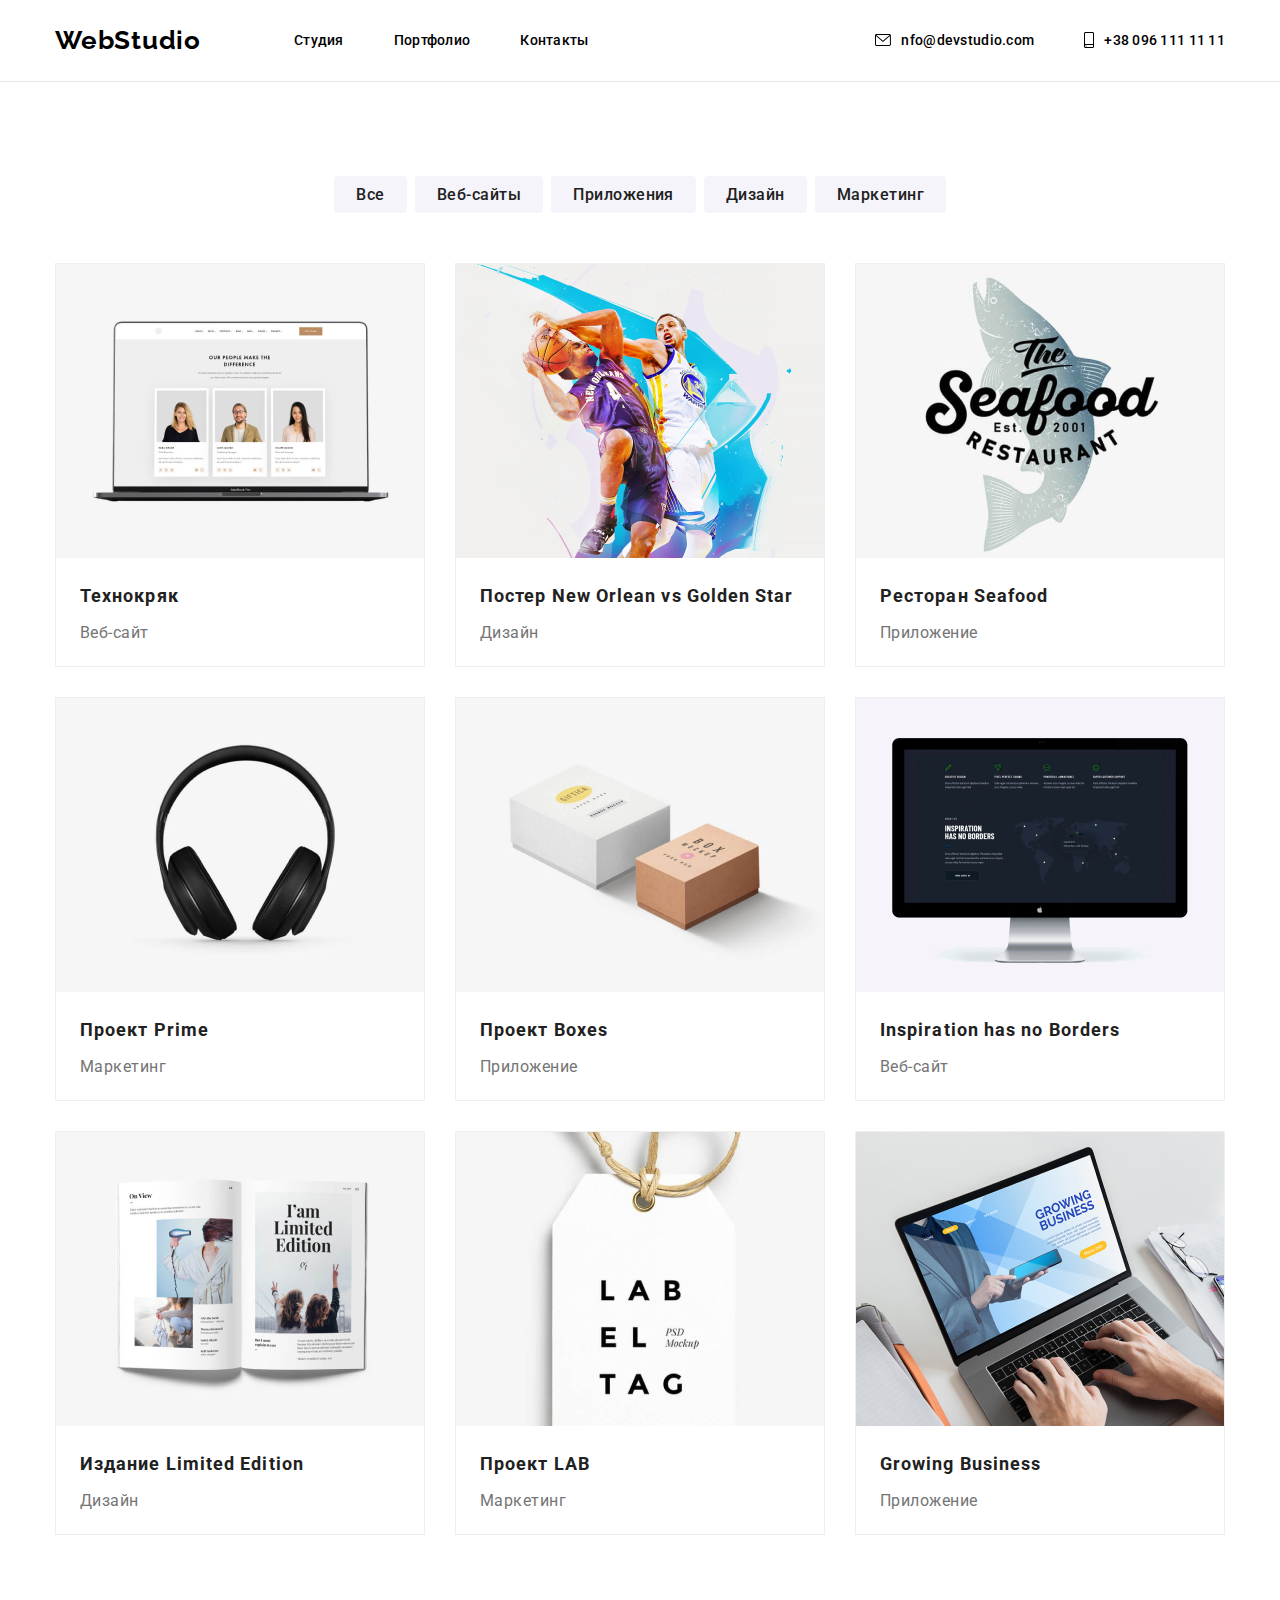
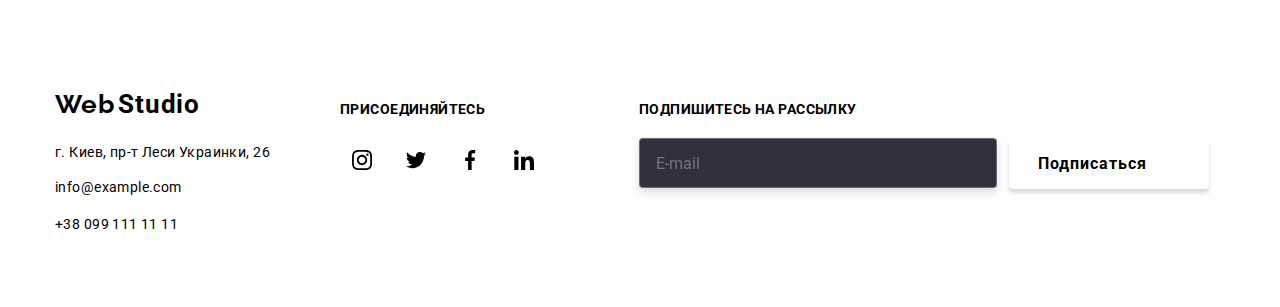
==== commit 893a6705: "fixed" ====
--- a/portfolio.html
+++ b/portfolio.html
@@ -19,10 +19,10 @@
             <a href="index.html" class="logo"><span class="web">Web</span>Studio</a>
                 <ul class="site-nav list">
                     <li class="item">
-                        <a class="link current"  href="index.html">Студия</a>
+                        <a class="link"  href="index.html">Студия</a>
                     </li>
                     <li class="item">
-                        <a class="link" href="portfolio.html">Портфолио</a>
+                        <a class="link current" href="portfolio.html">Портфолио</a>
                     </li>
                     <li class="item">
                         <a class="link" href="#">Контакты</a>
@@ -204,8 +204,9 @@
     </section>
 </main>
 
-<footer class="footer">
-    <div class="conteiner footer-conteiner">
+<footer class="section-footer">
+    <div class="section-footer__box conteiner">
+
         <div class="logo-conteiner">
             <div class="logo-web">
                 <span class="web-footer">Web</span> <span class="logo-footer">Studio</span>
@@ -223,34 +224,34 @@
             </address>
         </div>
      
-        <div class="footer-social-networks">
-            <div class="social-networks">
-                <h3 class="title">присоединяйтесь</h3>
-                    <ul class="footer-icon list">
-                        <li>
-                            <a href="#"  class="button-social-networks">
-                                <svg class="icon-button-networks">
+        <div class="footer-networks">
+            <div class="footer-networks__holder">
+                <h3 class="footer-networks__title">присоединяйтесь</h3>
+                    <ul class="footer-networks__icon list">
+                        <li>
+                            <a href="#"  class="footer-networks__link">
+                                <svg class="footer-networks__img">
                                     <use href="./img/SVG/icons.svg#instagram"></use>
                                 </svg>  
                             </a>
                         </li>
                         <li>
-                            <a href="#"  class="button-social-networks">
-                                <svg class="icon-button-networks">
+                            <a href="#"  class="footer-networks__link">
+                                <svg class="footer-networks__img">
                                     <use href="./img/SVG/icons.svg#twitter"></use>
                                 </svg>  
                             </a>
                         </li>
                         <li>
-                            <a href="#"  class="button-social-networks">
-                                <svg class="icon-button-networks">
+                            <a href="#"  class="footer-networks__link">
+                                <svg class="footer-networks__img">
                                     <use href="./img/SVG/icons.svg#facebook"></use>
                                 </svg>  
                             </a>
                         </li>
                         <li>
-                            <a href="#"  class="button-social-networks">
-                                <svg class="icon-button-networks">
+                            <a href="#"  class="footer-networks__link">
+                                <svg class="footer-networks__img">
                                     <use href="./img/SVG/icons.svg#linkedin"></use>
                                 </svg>  
                             </a>
@@ -260,7 +261,7 @@
         </div>
 
         <div class="footer-subscribe">
-            <h3 class="title">Подпишитесь на рассылку</h3>
+            <h3 class="footer-subscribe__title">Подпишитесь на рассылку</h3>
                 <form>
                     <input type="email" name="email" id="email" placeholder="E-mail" class="footer-subscribe__email">
                     <button type="submit" class="footer-subscribe__button">
--- a/css/main.min.css
+++ b/css/main.min.css
@@ -1 +1 @@
-html{box-sizing:border-box}*,*::before,*::after{box-sizing:inherit}ol,ul,li{margin:0;padding:0}h1,h2,h3,h4,h5,h6{margin:0;padding:0}p{margin:0;padding:0}a{display:inline-block}:root{--primary-text-color:#212121;--secondary-text-color:#757575;--accent-color:#2196F3;--contact-color:rgba(255, 255, 255, 0.6);--logo-color:#000000;--button-color:#F5F4FA;--background-color:#2F303A;--white-color:#FFFFFF;--color-examples-border:#EEEEEE;--box-button:#AFB1B8}body{font-family:"Roboto",sans-serif;background-color:var(--white-color)}.list{list-style:none}.conteiner{width:1200px;padding-left:15px;padding-right:15px;margin-left:auto;margin-right:auto}.page-header{border-bottom:1px solid #e5e5e5}.web{font-family:"Raleway";font-style:normal;font-weight:700;font-size:26px;line-height:1.2;letter-spacing:.03em;color:var(--accent-color);text-decoration:none}.logo{font-family:"Raleway";font-style:normal;font-weight:700;font-size:26px;line-height:1.2;letter-spacing:.03em;color:var(--logo-color);text-decoration:none;transition:color 250ms cubic-bezier(0.4, 0, 0.2, 1)}.logo:hover,.logo:focus{color:var(--accent-color)}.section-footer{padding-top:60px;padding-bottom:60px;background-color:var(--background-color)}.section-footer__box{display:flex}.web-footer{font-family:"Raleway";font-style:normal;font-weight:700;font-size:26px;line-height:1.2;letter-spacing:.03em;color:var(--accent-color);text-decoration:none}.logo-footer{font-style:normal;font-weight:700;font-size:26px;line-height:1.2;letter-spacing:.03em;color:var(--button-color)}.logo-web{margin-bottom:20px}.logo-conteiner{display:block}.footer-networks{display:flex;margin-top:12px;margin-left:70px}.footer-networks__holder{display:block}.footer-networks__title{font-style:normal;font-weight:700;font-size:14px;line-height:1.2;letter-spacing:.03em;text-transform:uppercase;color:var(--white-color);margin-bottom:20px;text-align:left}.footer-networks__icon{display:flex;gap:10px}.footer-networks__link{border:none;width:44px;height:44px;padding:12px;background-color:rgba(255,255,255,.1);border-radius:120px;cursor:pointer;transition:background-color 250ms cubic-bezier(0.4, 0, 0.2, 1)}.footer-networks__link:hover,.footer-networks__link:focus{background-color:var(--accent-color)}.footer-networks__img{width:20px;height:20px;cursor:pointer;fill:var(--button-color);transform:scale(1);transform:transform 255ms cubic-bezier(0.4, 0, 0.2, 1)}.footer-networks__link:hover .footer-networks__img,.footer-networks__link:focus .footer-networks__img{fill:var(--button-color);transform:scale(1.3)}.footer-subscribe{display:block;width:570px;height:86px;margin-left:93px;margin-top:12px;margin-bottom:20px;padding:0}.footer-subscribe__title{font-style:normal;font-weight:700;font-size:14px;line-height:1.2;letter-spacing:.03em;text-transform:uppercase;margin-bottom:20px;color:var(--white-color)}.footer-subscribe__email{display:inline-block;width:358px;height:50px;border:1px solid rgba(255,255,255,.3);filter:drop-shadow(0px 4px 4px rgba(0, 0, 0, 0.15));border-radius:4px;background:#2f303a;margin-right:8px;padding-top:15px;padding-bottom:15px;padding-left:16px;color:rgba(255,255,255,.6)}.footer-subscribe__button{display:inline-flex;align-items:center;justify-content:center;width:200px;height:50px;padding:10px 29px;background:var(--accent-color);box-shadow:0px 4px 4px rgba(0,0,0,.15);border-radius:4px;border:none;cursor:pointer;margin:0}.footer-subscribe__text{display:block;font-style:normal;font-weight:700;font-size:16px;line-height:1.9;letter-spacing:.06em;color:var(--white-color);margin-right:10px}.footer-subscribe__icon{display:block;width:24px;height:24px;-o-object-fit:cover;object-fit:cover;background-size:cover;margin:0;bottom:0}.conteiner-nav{display:flex;align-items:center}.site-nav{display:flex;margin-left:93px}.link{display:block;padding-top:32px;padding-bottom:32px;font-style:normal;font-weight:500;font-size:14px;line-height:1.2;letter-spacing:.02em;color:var(--primary-text-color);text-decoration:none;transition:color 250ms cubic-bezier(0.4, 0, 0.2, 1)}.site-nav .link:hover,.site-nav .link:focus{color:var(--accent-color)}.site-nav .item+.item{margin-left:50px}.item{position:relative}.current:after{position:absolute;display:block;content:" ";width:100%;height:4px;border-radius:2px;background-color:var(--accent-color);bottom:0;left:0;transition:transform 250ms cubic-bezier(0.4, 0, 0.2, 1);transform:scaleX(1)}.current:hover::after{transform:scaleX(0)}.list-contacts{display:flex;align-items:center;margin-left:auto}.contact{display:flex;font-style:normal;font-weight:500;font-size:14px;line-height:1.2;letter-spacing:.02em;color:var(--secondary-text-color);text-decoration:none;align-items:center;justify-content:center;transition:color 250ms cubic-bezier(0.4, 0, 0.2, 1)}.list-contacts .contact:hover,.list-contacts .contact:focus{color:var(--accent-color)}.list-contacts .item+.item{margin-left:50px}.icon-mail{width:16px;height:12px;margin-right:10px;cursor:pointer;transition:fill 250ms cubic-bezier(0.4, 0, 0.2, 1)}.icon-mail:hover,.icon-mail:focus{fill:var(--accent-color)}.contact:hover .icon-mail,.contact:focus .icon-mail{fill:var(--accent-color)}.icon-tell{width:10px;height:16px;margin-right:10px;cursor:pointer;transition:fill 250ms cubic-bezier(0.4, 0, 0.2, 1)}.icon-tell:hover,.icon-tell:focus{fill:var(--accent-color)}.contact:hover .icon-tell,.contact:focus .icon-tell{fill:var(--accent-color)}.contact-footer{font-style:normal;font-weight:400;font-size:14px;line-height:2;letter-spacing:.03em;color:var(--contact-color);text-decoration:none;margin-bottom:9px;transition:color 250ms cubic-bezier(0.4, 0, 0.2, 1)}.contact-footer:hover,.contact-footer:focus{color:var(--accent-color)}.address{font-style:normal;font-weight:400;font-size:14px;line-height:1.7;letter-spacing:.03em;color:var(--button-color);margin-bottom:9px}.conteiner-fon{max-width:1600px;height:600px;margin-left:auto;margin-right:auto;background-image:linear-gradient(to right, rgba(85, 62, 62, 0.5), rgba(49, 40, 49, 0.5), rgba(55, 61, 55, 0.5)),url(../img/Fon.jpg);background-position:center;background-size:cover;background-repeat:no-repeat}.section-hero{text-align:center;padding-top:200px;padding-bottom:200px}.section-hero__caption{width:696px;margin-left:auto;margin-right:auto;margin-bottom:30px;font-style:normal;font-weight:900;font-size:44px;line-height:1.4;text-align:center;letter-spacing:.06em;text-transform:uppercase;color:var(--white-color)}.section-hero__button{padding:10px 32px;font-style:normal;font-weight:700;font-size:16px;line-height:1.9;align-items:center;text-align:center;letter-spacing:.06em;color:var(--button-color);background-color:var(--accent-color);min-width:200px;height:50px;border-radius:4px;cursor:pointer;border:rgba(0,0,0,0)}.hero .hero-button:hover,.hero .hero-button:focus{color:var(--logo-color);box-shadow:0px 4px 4px rgba(0,0,0,.15)}.section-post{text-align:center;padding-bottom:94px;padding-top:94px}.section-post__list{display:flex;gap:30px}.section-post__item{width:270px;text-align:left}.section-post__conteiner{width:270px;height:120px;background-repeat:no-repeat;background-position:center;background-color:var(--button-color);border-radius:4px;margin-bottom:30px;display:flex;justify-content:center;align-items:center}.section-post__icon{width:70px;height:70px}.section-post__title{margin-bottom:10px;font-style:normal;font-weight:700;font-size:14px;line-height:1.2;letter-spacing:.03em;text-transform:uppercase;color:var(--primary-text-color)}.section-post__text{font-style:normal;font-weight:400;font-size:14px;line-height:1.7;letter-spacing:.03em;color:var(--secondary-text-color)}.section-work{padding-bottom:94px}.section-work__caption{margin-bottom:50px;font-style:normal;font-weight:700;font-size:36px;line-height:1.2;text-align:center;letter-spacing:.03em;color:var(--primary-text-color)}.section-work__conteiner{display:flex;gap:30px}.section-work__overlay{position:relative}.section-work__img{display:flex}.section-work__tip{display:flex;width:100%;height:70px;background:rgba(47,48,58,.8);justify-content:center;align-items:center;position:absolute;bottom:0;left:0}.section-work__text{display:block;font-style:normal;font-weight:700;font-size:14px;line-height:1.2;text-align:center;letter-spacing:.03em;text-transform:uppercase;color:var(--white-color)}.section-team{padding-bottom:94px;padding-top:94px;margin-left:auto;margin-right:auto;background-color:#f5f4fa}.section-team__caption{margin-bottom:50px;font-style:normal;font-weight:700;font-size:36px;line-height:1.2;text-align:center;letter-spacing:.03em;color:var(--primary-text-color)}.section-team__list{display:flex;justify-content:space-between}.section-team__subtitle{border:var(--white-color);box-shadow:0px 1px 3px rgba(0,0,0,.12),0px 1px 1px rgba(0,0,0,.14),0px 2px 1px rgba(0,0,0,.2);border-radius:0px 0px 4px 4px;background:var(--white-color)}.section-team__picture{margin-bottom:30px}.section-team__name{margin-bottom:10px;font-style:normal;font-weight:500;font-size:16px;line-height:1.2;text-align:center;letter-spacing:.03em;color:var(--primary-text-color)}.section-team__job{margin-bottom:30px;font-family:"Roboto";font-style:normal;font-weight:400;font-size:16px;line-height:1.2;text-align:center;letter-spacing:.03em;color:var(--secondary-text-color)}.box-icon{display:flex;width:206px;height:44px;list-style:none;margin-left:auto;margin-right:auto;margin-bottom:30px;justify-content:space-between}.button{border:none;width:44px;height:44px;padding:12px;background-color:var(--white-color);border-radius:120px;cursor:pointer;transition:background-color 250ms cubic-bezier(0.4, 0, 0.2, 1)}.button:hover,.button:focus{background-color:var(--accent-color)}.icon-button{width:20px;height:20px;cursor:pointer;fill:var(--box-button);transition:fill 250ms cubic-bezier(0.4, 0, 0.2, 1)}.icon-button:hover,.icon-button:focus{fill:var(--white-color)}.button:hover .icon-button,.button:focus .icon-button{fill:var(--white-color)}.section-clients{padding-top:94px;padding-bottom:113px}.section-clients__caption{font-style:normal;font-weight:700;font-size:36px;line-height:1.2;text-align:center;letter-spacing:.03em;color:var(--primary-text-color);margin-bottom:50px}.section-clients__subtitle{display:flex;width:170px;height:92px;list-style:none;border:1px solid #afb1b8;border-radius:4px;align-items:center;cursor:pointer;justify-content:center;transition:border-color 250ms cubic-bezier(0.4, 0, 0.2, 1)}.section-clients__subtitle:hover,.section-clients__subtitle:focus{border-color:var(--accent-color)}.section-clients__list{display:flex;gap:30px}.section-clients__logo{display:block;width:106px;height:60px;fill:#afb1b8;cursor:pointer;transition:fill 250ms cubic-bezier(0.4, 0, 0.2, 1)}.section-clients__logon:hover,.section-clients__logo:focus{fill:var(--accent-color)}.section-clients__subtitle:hover .section-clients__logo,.section-clients__subtitle:focus .section-clients__logo{fill:var(--accent-color)}.examples{padding-top:94px;padding-bottom:94px}.button-conteiner{display:flex;justify-content:center;margin-bottom:50px}.button-conteiner .button-item+.button-item{margin-left:8px}.examples .button-bar{padding:6px 22px;min-width:73px;font-family:"Roboto";font-style:normal;font-weight:500;font-size:16px;line-height:1.6;text-align:center;letter-spacing:.03em;cursor:pointer;background-color:var(--button-color);color:var(--primary-text-color);border:rgba(0,0,0,0);border-radius:4px;transition:background-color 250ms cubic-bezier(0.4, 0, 0.2, 1),color 250ms cubic-bezier(0.4, 0, 0.2, 1),box-shadow 250ms cubic-bezier(0.4, 0, 0.2, 1)}.examples .button-bar:focus,.examples .button-bar:hover{background-color:var(--accent-color);color:var(--button-color);box-shadow:0 10px 10px -5px rgba(0,0,0,.3)}.examples-conteiner{display:flex;flex-wrap:wrap;gap:30px}.examples-img{display:block}.examples-border{width:370px;height:404px;border:1px solid var(--color-examples-border);cursor:pointer;transition:box-shadow 250ms cubic-bezier(0.4, 0, 0.2, 1)}.examples-border:hover{box-shadow:0px 1px 1px rgba(0,0,0,.12),0px 4px 4px rgba(0,0,0,.06),1px 4px 6px rgba(0,0,0,.16)}.examples-border:nth-child(n+7){margin-bottom:0px}.examples-border-img{position:relative;overflow:hidden}.examples-text-border{display:inline-flex;position:absolute;top:50%;left:50%;transform:translate(-50%, -50%)}.examples-border:hover .examples-overlay{transform:translateY(-100%)}.examples-overlay{width:100%;height:100%;background-color:rgba(33,150,243,.9);position:absolute;transition:transform 250ms cubic-bezier(0.4, 0, 0.2, 1);transform:translateY(100%)}.examples-paragraph{display:block;font-family:"Roboto";font-style:normal;font-weight:400;font-size:18px;line-height:28px;letter-spacing:.03em;color:var(--white-color);width:322px;height:168px}.examples-table{padding:20px 24px}.examples .examples-title{margin-bottom:4px;font-style:normal;font-weight:700;font-size:18px;line-height:2;letter-spacing:.06em;color:var(--primary-text-color)}.examples .examples-text{font-style:normal;font-weight:400;font-size:16px;line-height:1.9;letter-spacing:.03em;color:var(--secondary-text-color)}.backdrop{position:fixed;top:0;left:0;width:100%;height:100%;background-color:rgba(0,0,0,.2);opacity:1;transition:opacity 250ms cubic-bezier(0.4, 0, 0.2, 1)}.backdrop.is-hidden{opacity:0;transition:opacity 250ms cubic-bezier(0.4, 0, 0.2, 1);pointer-events:none}.modal{position:absolute;display:block;width:528px;height:581px;background-color:var(--white-color);top:50%;left:50%;transform:translate(-50%, -50%);margin:0;padding:0}.modal-box{display:block;margin:0;width:448px;margin-left:40px;margin-bottom:20px}.modal-box-list{list-style-type:none;margin-bottom:20px}.modal-box-item{margin-bottom:10px;display:flex;flex-direction:column}.modal-box-item:last-child{margin-bottom:0}.modal-box-united{position:relative}.modal-box-text{font-style:normal;font-weight:400;font-size:12px;line-height:1.2;letter-spacing:.01em;margin-bottom:4px;color:#757575}.comment-box{resize:none;height:120px;cursor:pointer;padding:12px 16px;border:1px solid rgba(33,33,33,.2);border-radius:4px}.comment-box:hover{border-color:var(--accent-color)}.modal-box-button{display:block;width:200px;height:50px;background:var(--accent-color);box-shadow:0px 4px 4px rgba(0,0,0,.15);border-radius:4px;border:none;margin-left:124px;margin-top:30px;cursor:pointer;font-style:normal;font-weight:700;font-size:16px;line-height:1.9;align-items:center;text-align:center;letter-spacing:.06em;color:var(--white-color)}.modal-box-border{border:1px solid rgba(33,33,33,.2);border-radius:4px;width:448px;height:40px;cursor:pointer;padding-left:42px;padding-top:12px;padding-bottom:12px;transition:border 250ms cubic-bezier(0.4, 0, 0.2, 1),border-radius 250ms cubic-bezier(0.4, 0, 0.2, 1)}.modal-box-border:hover{border:1px solid var(--accent-color);border-radius:4px}.checkbox-markup{position:relative}.checkbox-input{position:absolute;width:1px;height:1px;margin:-1px;border:0;padding:0;white-space:nowrap;-webkit-clip-path:inset(100%);clip-path:inset(100%);clip:rect(0 0 0 0);overflow:hidden}.checkbox-icon{display:inline-block;position:absolute;width:16px;height:15px;border:2px solid var(--logo-color);border-radius:2px;background-color:var(--white-color);fill:var(--white-color);background-size:contain;padding:0;top:0;left:13px;transform:translateY(30%);transition:background-color 250ms cubic-bezier(0.4, 0, 0.2, 1),fill 250ms cubic-bezier(0.4, 0, 0.2, 1),border 250ms cubic-bezier(0.4, 0, 0.2, 1),background-origin 250ms cubic-bezier(0.4, 0, 0.2, 1)}.checkbox-input:checked+.checkbox-icon{background-color:var(--accent-color);fill:var(--white-color);background-origin:border-box;border:var(--accent-color)}.modal-text{font-style:normal;font-weight:700;font-size:20px;line-height:1.2;text-align:center;letter-spacing:.03em;color:#212121;margin-bottom:12px}.checkbox-text{font-style:normal;font-weight:400;font-size:14px;line-height:1.7;letter-spacing:.03em;color:#757575;margin-left:36px;cursor:pointer}.checkbox-input-text{font-style:normal;font-weight:400;font-size:14px;line-height:1.7;letter-spacing:.03em;-webkit-text-decoration-line:underline;text-decoration-line:underline;color:var(--accent-color)}.modal-box-icons{position:absolute;top:50%;left:12px;transform:translateY(-50%);width:18px;height:18px;background-size:cover;cursor:pointer;fill:var(--logo-color);transition:fill 250ms cubic-bezier(0.4, 0, 0.2, 1)}.modal-box-icons:hover{fill:var(--accent-color)}.modal-box-border:hover+.modal-box-icons,.modal-box-border:focus+.modal-box-icons{fill:var(--accent-color)}.close{display:flex;padding:0;width:30px;height:30px;justify-content:center;align-items:center;border-radius:45px;background-color:var(--white-color);margin-top:8px;margin-left:490px;border:1px solid rgba(0,0,0,.1)}.close-img{display:block;background-size:cover;-o-object-fit:cover;object-fit:cover;fill:var(--logo-color);cursor:pointer;width:30px;height:30px}.close-img:hover{fill:var(--accent-color)}/*# sourceMappingURL=main.min.css.map */+.page-header{border-bottom:1px solid #e5e5e5}.conteiner{width:1200px;padding-left:15px;padding-right:15px;margin-left:auto;margin-right:auto}.site-nav{display:flex;margin-left:93px}.link{display:block;padding-top:32px;padding-bottom:32px;font-style:normal;font-weight:500;font-size:14px;line-height:1.2;letter-spacing:.02em;color:var(--primary-text-color);text-decoration:none;transition:color 250ms cubic-bezier(0.4, 0, 0.2, 1)}.site-nav .link:hover,.site-nav .link:focus{color:var(--accent-color)}.site-nav .item+.item{margin-left:50px}.item{position:relative}.current:after{position:absolute;display:block;content:" ";width:100%;height:4px;border-radius:2px;background-color:var(--accent-color);bottom:0;left:0;transition:transform 250ms cubic-bezier(0.4, 0, 0.2, 1);transform:scaleX(1)}.current:hover::after{transform:scaleX(0)}.list-contacts{display:flex;align-items:center;margin-left:auto}.contact{display:flex;font-style:normal;font-weight:500;font-size:14px;line-height:1.2;letter-spacing:.02em;color:var(--secondary-text-color);text-decoration:none;align-items:center;justify-content:center;transition:color 250ms cubic-bezier(0.4, 0, 0.2, 1)}.list-contacts .contact:hover,.list-contacts .contact:focus{color:var(--accent-color)}.list-contacts .item+.item{margin-left:50px}.icon-mail{width:16px;height:12px;margin-right:10px;cursor:pointer;transition:fill 250ms cubic-bezier(0.4, 0, 0.2, 1)}.icon-mail:hover,.icon-mail:focus{fill:var(--accent-color)}.contact:hover .icon-mail,.contact:focus .icon-mail{fill:var(--accent-color)}.icon-tell{width:10px;height:16px;margin-right:10px;cursor:pointer;transition:fill 250ms cubic-bezier(0.4, 0, 0.2, 1)}.icon-tell:hover,.icon-tell:focus{fill:var(--accent-color)}.contact:hover .icon-tell,.contact:focus .icon-tell{fill:var(--accent-color)}.section-footer{padding-top:60px;padding-bottom:60px;background-color:var(--background-color)}.section-footer__box{display:flex}.web-footer{font-family:"Raleway";font-style:normal;font-weight:700;font-size:26px;line-height:1.2;letter-spacing:.03em;color:var(--accent-color);text-decoration:none}.logo-footer{font-style:normal;font-weight:700;font-size:26px;line-height:1.2;letter-spacing:.03em;color:var(--button-color)}.logo-web{margin-bottom:20px}.logo-conteiner{display:block}.footer-networks{display:flex;margin-top:12px;margin-left:70px}.footer-networks__holder{display:block}.footer-networks__title{font-style:normal;font-weight:700;font-size:14px;line-height:1.2;letter-spacing:.03em;text-transform:uppercase;color:var(--white-color);margin-bottom:20px;text-align:left}.footer-networks__icon{display:flex;gap:10px}.footer-networks__link{border:none;width:44px;height:44px;padding:12px;background-color:rgba(255,255,255,.1);border-radius:120px;cursor:pointer;transition:background-color 250ms cubic-bezier(0.4, 0, 0.2, 1)}.footer-networks__link:hover,.footer-networks__link:focus{background-color:var(--accent-color)}.footer-networks__img{width:20px;height:20px;cursor:pointer;fill:var(--button-color);transform:scale(1);transform:transform 255ms cubic-bezier(0.4, 0, 0.2, 1)}.footer-networks__link:hover .footer-networks__img,.footer-networks__link:focus .footer-networks__img{fill:var(--button-color);transform:scale(1.3)}.footer-subscribe{display:block;width:570px;height:86px;margin-left:93px;margin-top:12px;margin-bottom:20px;padding:0}.footer-subscribe__title{font-style:normal;font-weight:700;font-size:14px;line-height:1.2;letter-spacing:.03em;text-transform:uppercase;margin-bottom:20px;color:var(--white-color)}.footer-subscribe__email{display:inline-block;width:358px;height:50px;border:1px solid rgba(255,255,255,.3);filter:drop-shadow(0px 4px 4px rgba(0, 0, 0, 0.15));border-radius:4px;background:#2f303a;margin-right:8px;padding-top:15px;padding-bottom:15px;padding-left:16px;color:rgba(255,255,255,.6)}.footer-subscribe__button{display:inline-flex;align-items:center;justify-content:center;width:200px;height:50px;padding:10px 29px;background:var(--accent-color);box-shadow:0px 4px 4px rgba(0,0,0,.15);border-radius:4px;border:none;cursor:pointer;margin:0}.footer-subscribe__text{display:block;font-style:normal;font-weight:700;font-size:16px;line-height:1.9;letter-spacing:.06em;color:var(--white-color);margin-right:10px}.footer-subscribe__icon{display:block;width:24px;height:24px;-o-object-fit:cover;object-fit:cover;background-size:cover;margin:0;bottom:0}.conteiner-nav{display:flex;align-items:center}.contact-footer{font-style:normal;font-weight:400;font-size:14px;line-height:2;letter-spacing:.03em;color:var(--contact-color);text-decoration:none;margin-bottom:9px;transition:color 250ms cubic-bezier(0.4, 0, 0.2, 1)}.contact-footer:hover,.contact-footer:focus{color:var(--accent-color)}.address{font-style:normal;font-weight:400;font-size:14px;line-height:1.7;letter-spacing:.03em;color:var(--button-color);margin-bottom:9px}.conteiner-fon{max-width:1600px;height:600px;margin-left:auto;margin-right:auto;background-image:linear-gradient(to right, rgba(85, 62, 62, 0.5), rgba(49, 40, 49, 0.5), rgba(55, 61, 55, 0.5)),url(../img/Fon.jpg);background-position:center;background-size:cover;background-repeat:no-repeat}.section-hero{text-align:center;padding-top:200px;padding-bottom:200px}.section-hero__caption{width:696px;margin-left:auto;margin-right:auto;margin-bottom:30px;font-style:normal;font-weight:900;font-size:44px;line-height:1.4;text-align:center;letter-spacing:.06em;text-transform:uppercase;color:var(--white-color)}.section-hero__button{padding:10px 32px;font-style:normal;font-weight:700;font-size:16px;line-height:1.9;align-items:center;text-align:center;letter-spacing:.06em;color:var(--button-color);background-color:var(--accent-color);min-width:200px;height:50px;border-radius:4px;cursor:pointer;border:rgba(0,0,0,0)}.hero .hero-button:hover,.hero .hero-button:focus{color:var(--logo-color);box-shadow:0px 4px 4px rgba(0,0,0,.15)}.section-post{text-align:center;padding-bottom:94px;padding-top:94px}.section-post__list{display:flex;gap:30px}.section-post__item{width:370px;text-align:left}.section-post__conteiner{width:270px;height:120px;background-repeat:no-repeat;background-position:center;background-color:var(--button-color);border-radius:4px;margin-bottom:30px;display:flex;justify-content:center;align-items:center}.section-post__icon{width:70px;height:70px}.section-post__title{margin-bottom:10px;font-style:normal;font-weight:700;font-size:14px;line-height:1.2;letter-spacing:.03em;text-transform:uppercase;color:var(--primary-text-color)}.section-post__text{font-style:normal;font-weight:400;font-size:14px;line-height:1.7;letter-spacing:.03em;color:var(--secondary-text-color)}.section-work{padding-bottom:94px}.section-work__caption{margin-bottom:50px;font-style:normal;font-weight:700;font-size:36px;line-height:1.2;text-align:center;letter-spacing:.03em;color:var(--primary-text-color)}.section-work__conteiner{display:flex;gap:30px}.section-work__overlay{position:relative}.section-work__img{display:flex}.section-work__tip{display:flex;width:100%;height:70px;background:rgba(47,48,58,.8);justify-content:center;align-items:center;position:absolute;bottom:0;left:0}.section-work__text{display:block;font-style:normal;font-weight:700;font-size:14px;line-height:1.2;text-align:center;letter-spacing:.03em;text-transform:uppercase;color:var(--white-color)}.section-team{padding-bottom:94px;padding-top:94px;margin-left:auto;margin-right:auto;background-color:#f5f4fa}.section-team__caption{margin-bottom:50px;font-style:normal;font-weight:700;font-size:36px;line-height:1.2;text-align:center;letter-spacing:.03em;color:var(--primary-text-color)}.section-team__list{display:flex;justify-content:space-between}.section-team__subtitle{border:var(--white-color);box-shadow:0px 1px 3px rgba(0,0,0,.12),0px 1px 1px rgba(0,0,0,.14),0px 2px 1px rgba(0,0,0,.2);border-radius:0px 0px 4px 4px;background:var(--white-color)}.section-team__picture{margin-bottom:30px}.section-team__name{margin-bottom:10px;font-style:normal;font-weight:500;font-size:16px;line-height:1.2;text-align:center;letter-spacing:.03em;color:var(--primary-text-color)}.section-team__job{margin-bottom:30px;font-family:"Roboto";font-style:normal;font-weight:400;font-size:16px;line-height:1.2;text-align:center;letter-spacing:.03em;color:var(--secondary-text-color)}.box-icon{display:flex;width:206px;height:44px;list-style:none;margin-left:auto;margin-right:auto;margin-bottom:30px;justify-content:space-between}.button{border:none;width:44px;height:44px;padding:12px;background-color:var(--white-color);border-radius:120px;cursor:pointer;transition:background-color 250ms cubic-bezier(0.4, 0, 0.2, 1)}.button:hover,.button:focus{background-color:var(--accent-color)}.icon-button{width:20px;height:20px;cursor:pointer;fill:var(--box-button);transition:fill 250ms cubic-bezier(0.4, 0, 0.2, 1)}.icon-button:hover,.icon-button:focus{fill:var(--white-color)}.button:hover .icon-button,.button:focus .icon-button{fill:var(--white-color)}.section-clients{padding-top:94px;padding-bottom:113px}.section-clients__caption{font-style:normal;font-weight:700;font-size:36px;line-height:1.2;text-align:center;letter-spacing:.03em;color:var(--primary-text-color);margin-bottom:50px}.section-clients__subtitle{display:flex;width:170px;height:92px;list-style:none;border:1px solid #afb1b8;border-radius:4px;align-items:center;cursor:pointer;justify-content:center;transition:border-color 250ms cubic-bezier(0.4, 0, 0.2, 1)}.section-clients__subtitle:hover,.section-clients__subtitle:focus{border-color:var(--accent-color)}.section-clients__list{display:flex;gap:30px}.section-clients__logo{display:block;width:106px;height:60px;fill:#afb1b8;cursor:pointer;transition:fill 250ms cubic-bezier(0.4, 0, 0.2, 1)}.section-clients__logon:hover,.section-clients__logo:focus{fill:var(--accent-color)}.section-clients__subtitle:hover .section-clients__logo,.section-clients__subtitle:focus .section-clients__logo{fill:var(--accent-color)}.examples{padding-top:94px;padding-bottom:94px}.button-conteiner{display:flex;justify-content:center;margin-bottom:50px}.button-conteiner .button-item+.button-item{margin-left:8px}.examples .button-bar{padding:6px 22px;min-width:73px;font-family:"Roboto";font-style:normal;font-weight:500;font-size:16px;line-height:1.6;text-align:center;letter-spacing:.03em;cursor:pointer;background-color:#f5f4fa;color:#212121;border:rgba(0,0,0,0);border-radius:4px;transition:background-color 250ms cubic-bezier(0.4, 0, 0.2, 1),color 250ms cubic-bezier(0.4, 0, 0.2, 1),box-shadow 250ms cubic-bezier(0.4, 0, 0.2, 1)}.examples .button-bar:focus,.examples .button-bar:hover{background-color:#2196f3;color:#f5f4fa;box-shadow:0 10px 10px -5px rgba(0,0,0,.3)}.examples-conteiner{display:flex;flex-wrap:wrap;gap:30px}.examples-img{display:block}.examples-border{width:370px;height:404px;border:1px solid #eee;cursor:pointer;transition:box-shadow 250ms cubic-bezier(0.4, 0, 0.2, 1)}.examples-border:hover{box-shadow:0px 1px 1px rgba(0,0,0,.12),0px 4px 4px rgba(0,0,0,.06),1px 4px 6px rgba(0,0,0,.16)}.examples-border:nth-child(n+7){margin-bottom:0px}.examples-border-img{position:relative;overflow:hidden}.examples-text-border{display:inline-flex;position:absolute;top:50%;left:50%;transform:translate(-50%, -50%)}.examples-border:hover .examples-overlay{transform:translateY(-100%)}.examples-overlay{width:100%;height:100%;background-color:rgba(33,150,243,.9);position:absolute;transition:transform 250ms cubic-bezier(0.4, 0, 0.2, 1);transform:translateY(100%)}.examples-paragraph{display:block;font-family:"Roboto";font-style:normal;font-weight:400;font-size:18px;line-height:28px;letter-spacing:.03em;color:#fff;width:322px;height:168px}.examples-table{padding:20px 24px}.examples .examples-title{margin-bottom:4px;font-style:normal;font-weight:700;font-size:18px;line-height:2;letter-spacing:.06em;color:#212121}.examples .examples-text{font-style:normal;font-weight:400;font-size:16px;line-height:1.9;letter-spacing:.03em;color:#757575}.web{font-family:"Raleway";font-style:normal;font-weight:700;font-size:26px;line-height:1.2;letter-spacing:.03em;color:var(--accent-color);text-decoration:none}.logo{font-family:"Raleway";font-style:normal;font-weight:700;font-size:26px;line-height:1.2;letter-spacing:.03em;color:var(--logo-color);text-decoration:none;transition:color 250ms cubic-bezier(0.4, 0, 0.2, 1)}.logo:hover,.logo:focus{color:var(--accent-color)}.backdrop{position:fixed;top:0;left:0;width:100%;height:100%;background-color:rgba(0,0,0,.2);opacity:1;transition:opacity 250ms cubic-bezier(0.4, 0, 0.2, 1)}.backdrop.is-hidden{opacity:0;transition:opacity 250ms cubic-bezier(0.4, 0, 0.2, 1);pointer-events:none}.modal{position:absolute;display:block;width:528px;height:581px;background-color:var(--white-color);top:50%;left:50%;transform:translate(-50%, -50%);margin:0;padding:0}.modal-box{display:block;margin:0;width:448px;margin-left:40px;margin-bottom:20px}.modal-box-list{list-style-type:none;margin-bottom:20px}.modal-box-item{margin-bottom:10px;display:flex;flex-direction:column}.modal-box-item:last-child{margin-bottom:0}.modal-box-united{position:relative}.modal-box-text{font-style:normal;font-weight:400;font-size:12px;line-height:1.2;letter-spacing:.01em;margin-bottom:4px;color:#757575}.comment-box{resize:none;height:120px;cursor:pointer;padding:12px 16px;border:1px solid rgba(33,33,33,.2);border-radius:4px}.comment-box:hover{border-color:var(--accent-color)}.modal-box-button{display:block;width:200px;height:50px;background:var(--accent-color);box-shadow:0px 4px 4px rgba(0,0,0,.15);border-radius:4px;border:none;margin-left:124px;margin-top:30px;cursor:pointer;font-style:normal;font-weight:700;font-size:16px;line-height:1.9;align-items:center;text-align:center;letter-spacing:.06em;color:var(--white-color)}.modal-box-border{border:1px solid rgba(33,33,33,.2);border-radius:4px;width:448px;height:40px;cursor:pointer;padding-left:42px;padding-top:12px;padding-bottom:12px;transition:border 250ms cubic-bezier(0.4, 0, 0.2, 1),border-radius 250ms cubic-bezier(0.4, 0, 0.2, 1)}.modal-box-border:hover{border:1px solid var(--accent-color);border-radius:4px}.checkbox-markup{position:relative}.checkbox-input{position:absolute;width:1px;height:1px;margin:-1px;border:0;padding:0;white-space:nowrap;-webkit-clip-path:inset(100%);clip-path:inset(100%);clip:rect(0 0 0 0);overflow:hidden}.checkbox-icon{display:inline-block;position:absolute;width:16px;height:15px;border:2px solid var(--logo-color);border-radius:2px;background-color:var(--white-color);fill:var(--white-color);background-size:contain;padding:0;top:0;left:13px;transform:translateY(30%);transition:background-color 250ms cubic-bezier(0.4, 0, 0.2, 1),fill 250ms cubic-bezier(0.4, 0, 0.2, 1),border 250ms cubic-bezier(0.4, 0, 0.2, 1),background-origin 250ms cubic-bezier(0.4, 0, 0.2, 1)}.checkbox-input:checked+.checkbox-icon{background-color:var(--accent-color);fill:var(--white-color);background-origin:border-box;border:var(--accent-color)}.modal-text{font-style:normal;font-weight:700;font-size:20px;line-height:1.2;text-align:center;letter-spacing:.03em;color:#212121;margin-bottom:12px}.checkbox-text{font-style:normal;font-weight:400;font-size:14px;line-height:1.7;letter-spacing:.03em;color:#757575;margin-left:36px;cursor:pointer}.checkbox-input-text{font-style:normal;font-weight:400;font-size:14px;line-height:1.7;letter-spacing:.03em;-webkit-text-decoration-line:underline;text-decoration-line:underline;color:var(--accent-color)}.modal-box-icons{position:absolute;top:50%;left:12px;transform:translateY(-50%);width:18px;height:18px;background-size:cover;cursor:pointer;fill:var(--logo-color);transition:fill 250ms cubic-bezier(0.4, 0, 0.2, 1)}.modal-box-icons:hover{fill:var(--accent-color)}.modal-box-border:hover+.modal-box-icons,.modal-box-border:focus+.modal-box-icons{fill:var(--accent-color)}.close{display:flex;padding:0;width:30px;height:30px;justify-content:center;align-items:center;border-radius:45px;background-color:var(--white-color);margin-top:8px;margin-left:490px;border:1px solid rgba(0,0,0,.1)}.close-img{display:block;background-size:cover;-o-object-fit:cover;object-fit:cover;fill:var(--logo-color);cursor:pointer;width:30px;height:30px}.close-img:hover{fill:var(--accent-color)}html{box-sizing:border-box}*,*::before,*::after{box-sizing:inherit}ol,ul,li{margin:0;padding:0}h1,h2,h3,h4,h5,h6{margin:0;padding:0}p{margin:0;padding:0}a{display:inline-block}body{font-family:"Roboto",sans-serif;background-color:var(--white-color)}.list{list-style:none}/*# sourceMappingURL=main.min.css.map */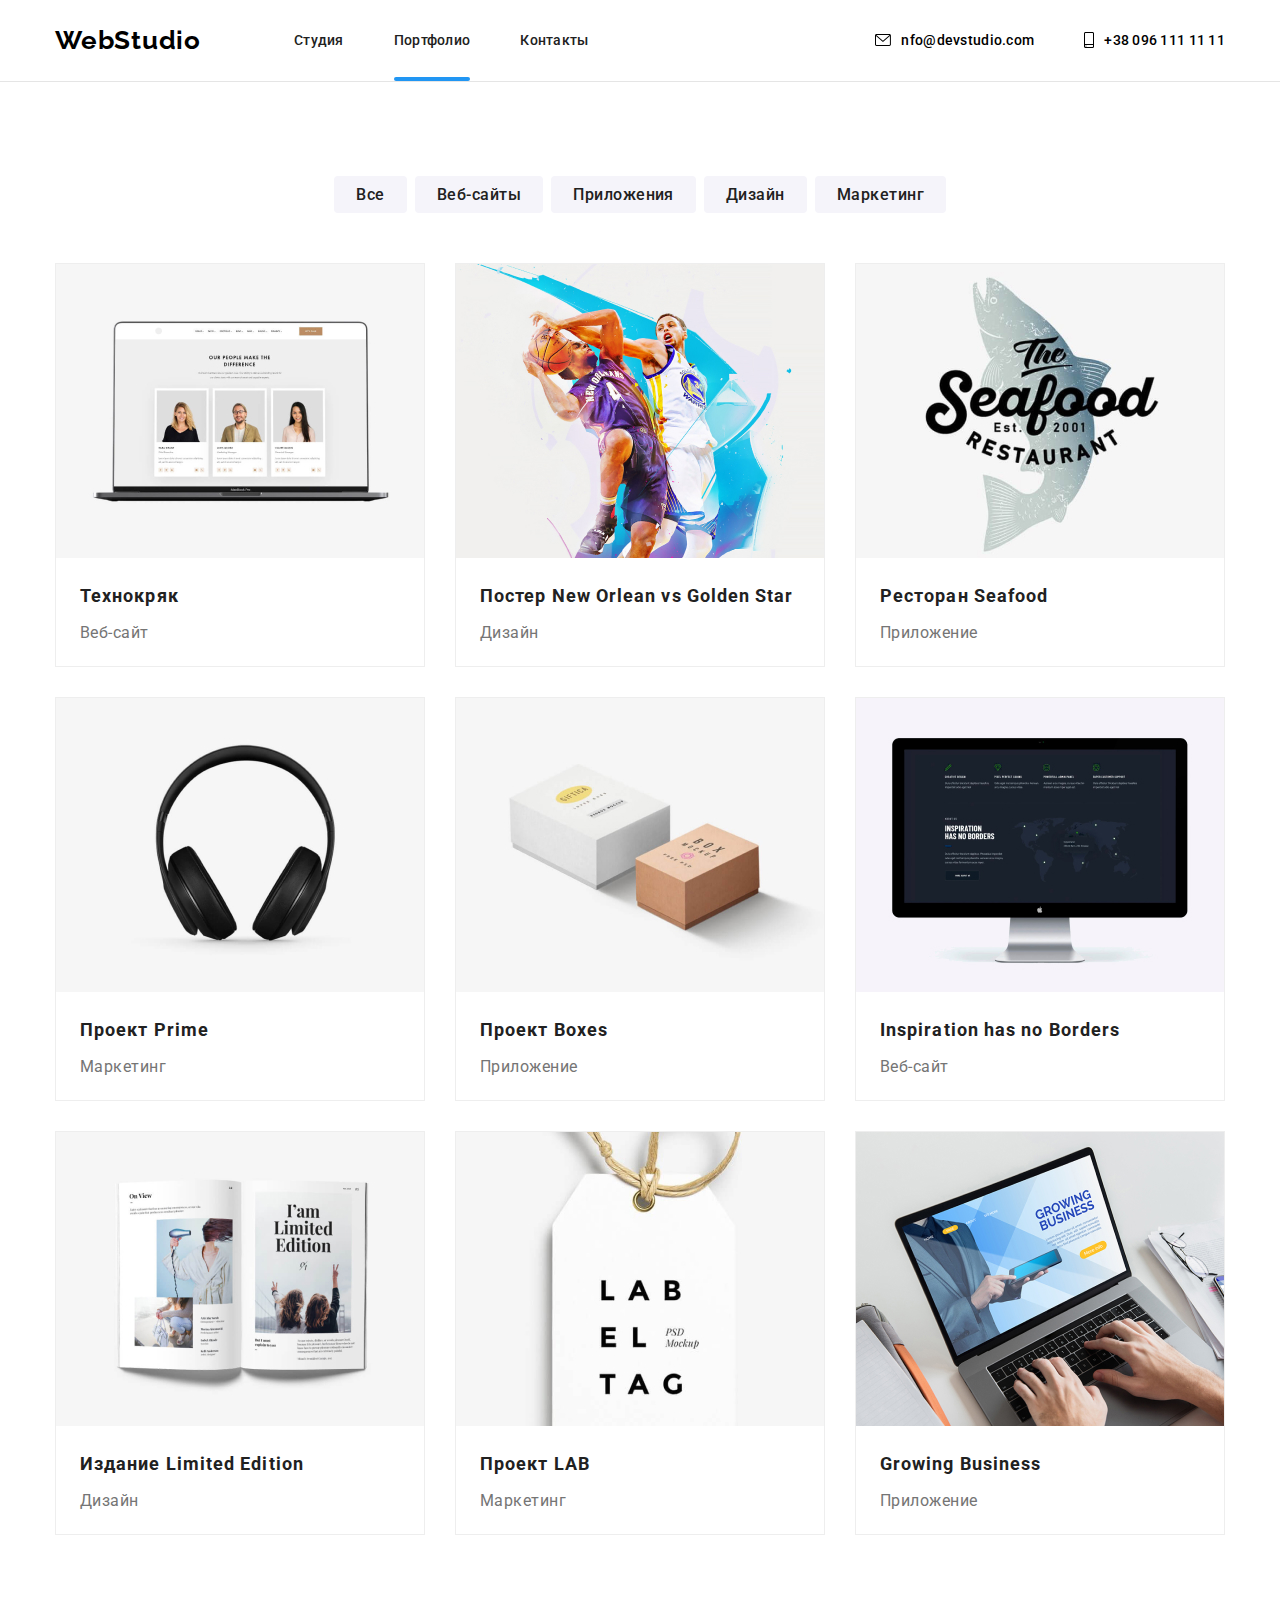
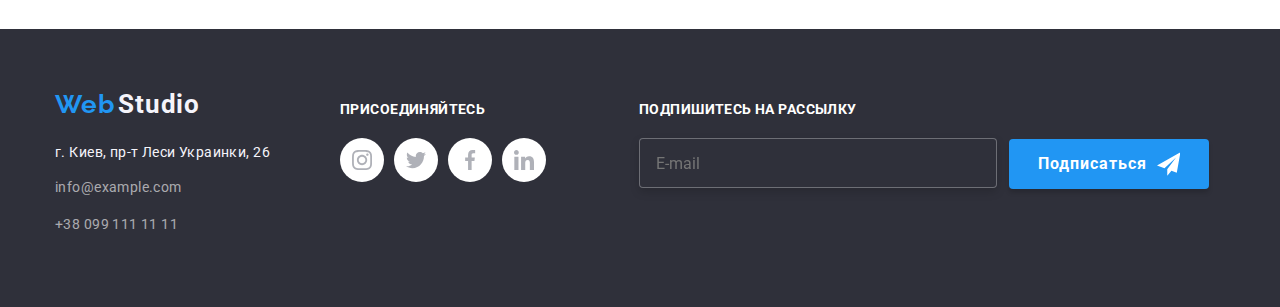
==== commit b36a6dba: "fixed" ====
--- a/portfolio.html
+++ b/portfolio.html
@@ -13,43 +13,43 @@
     <link href="https://fonts.googleapis.com/css2?family=Raleway:wght@700&family=Roboto:wght@400;500;700;900&display=swap" rel="stylesheet">  
 </head>
 <body>
-<header class="page-header">
-    <div class="conteiner conteiner-nav">
-        <nav class="conteiner-nav">   
-            <a href="index.html" class="logo"><span class="web">Web</span>Studio</a>
-                <ul class="site-nav list">
-                    <li class="item">
-                        <a class="link"  href="index.html">Студия</a>
-                    </li>
-                    <li class="item">
-                        <a class="link current" href="portfolio.html">Портфолио</a>
-                    </li>
-                    <li class="item">
-                        <a class="link" href="#">Контакты</a>
-                    </li>
-                </ul>
-        </nav>
-    
-        <ul class="list-contacts list">
-            <li class="item">
-                <a class="contact" href="mailto:nfo@devstudio.com">
-                    <svg class="icon-mail">
-                        <use href="./img/SVG/icons.svg#envelope"></use>
-                    </svg> 
-                    nfo@devstudio.com
-                </a>
-            </li>
-            <li class="item">
-                <a class="contact" href="tel:+380961111111">
-                    <svg class="icon-tell">
-                        <use href="./img/SVG/icons.svg#smartphone"></use>
-                    </svg> 
-                    +38 096 111 11 11
-                </a>
-            </li>
-        </ul>
-    </div>
-</header>
+    <header class="page-header">
+        <div class="conteiner page-header_conteiner">
+             <nav class="conteiner-nav">   
+                     <a href="index.html" class="logo"><span class="web">Web</span>Studio</a>
+                        <ul class="site-nav list">
+                             <li class="site-nav_item">
+                                 <a class="site-nav_link"  href="index.html">Студия</a>
+                             </li>
+                             <li class="site-nav_item">
+                                 <a class="site-nav_link current" href="portfolio.html">Портфолио</a>
+                             </li>
+                             <li class="site-nav_item">
+                                 <a class="site-nav_link" href="#">Контакты</a>
+                             </li>
+                        </ul>
+             </nav>
+    
+            <ul class="list-contacts list">
+                <li class="list-contacts__item">
+                    <a class="list-contacts__register" href="mailto:nfo@devstudio.com">
+                        <svg class="list-contacts__mail">
+                            <use href="./img/SVG/icons.svg#envelope"></use>
+                        </svg> 
+                        nfo@devstudio.com
+                    </a>
+                </li>
+                <li class="list-contacts__item">
+                   <a class="list-contacts__register" href="tel:+380961111111">
+                        <svg class="list-contacts__tell">
+                            <use href="./img/SVG/icons.svg#smartphone"></use>
+                        </svg> 
+                        +38 096 111 11 11
+                    </a>
+                </li>
+            </ul>
+        </div>
+    </header>
 
 <main>
     <section class="examples">
@@ -213,12 +213,12 @@
             </div>
             <address> 
                 <p class="address">г. Киев, пр-т Леси Украинки, 26</p>
-                    <ul class="items-contacts list">
-                        <li class="item">
-                            <a class="contact-footer" href="mailto:info@example.com">info@example.com</a>
-                        </li>
-                        <li class="item">
-                            <a class="contact-footer" href="tel:+380991111111">+38 099 111 11 11</a>
+                    <ul class="footer-items list">
+                        <li class="footer-items__item">
+                            <a class="footer-items__contact" href="mailto:info@example.com">info@example.com</a>
+                        </li>
+                        <li class="footer-items__item">
+                            <a class="footer-items__contact" href="tel:+380991111111">+38 099 111 11 11</a>
                         </li>
                     </ul>
             </address>
@@ -227,31 +227,31 @@
         <div class="footer-networks">
             <div class="footer-networks__holder">
                 <h3 class="footer-networks__title">присоединяйтесь</h3>
-                    <ul class="footer-networks__icon list">
-                        <li>
-                            <a href="#"  class="footer-networks__link">
-                                <svg class="footer-networks__img">
+                    <ul class="box list">
+                        <li>
+                            <a href="#"  class="box_button">
+                                <svg class="box_icon">
                                     <use href="./img/SVG/icons.svg#instagram"></use>
                                 </svg>  
                             </a>
                         </li>
                         <li>
-                            <a href="#"  class="footer-networks__link">
-                                <svg class="footer-networks__img">
+                            <a href="#"  class="box_button">
+                                <svg class="box_icon">
                                     <use href="./img/SVG/icons.svg#twitter"></use>
                                 </svg>  
                             </a>
                         </li>
                         <li>
-                            <a href="#"  class="footer-networks__link">
-                                <svg class="footer-networks__img">
+                            <a href="#"  class="box_button">
+                                <svg class="box_icon">
                                     <use href="./img/SVG/icons.svg#facebook"></use>
                                 </svg>  
                             </a>
                         </li>
                         <li>
-                            <a href="#"  class="footer-networks__link">
-                                <svg class="footer-networks__img">
+                            <a href="#"  class="box_button">
+                                <svg class="box_icon">
                                     <use href="./img/SVG/icons.svg#linkedin"></use>
                                 </svg>  
                             </a>
--- a/css/main.min.css
+++ b/css/main.min.css
@@ -1 +1 @@
-.page-header{border-bottom:1px solid #e5e5e5}.conteiner{width:1200px;padding-left:15px;padding-right:15px;margin-left:auto;margin-right:auto}.site-nav{display:flex;margin-left:93px}.link{display:block;padding-top:32px;padding-bottom:32px;font-style:normal;font-weight:500;font-size:14px;line-height:1.2;letter-spacing:.02em;color:var(--primary-text-color);text-decoration:none;transition:color 250ms cubic-bezier(0.4, 0, 0.2, 1)}.site-nav .link:hover,.site-nav .link:focus{color:var(--accent-color)}.site-nav .item+.item{margin-left:50px}.item{position:relative}.current:after{position:absolute;display:block;content:" ";width:100%;height:4px;border-radius:2px;background-color:var(--accent-color);bottom:0;left:0;transition:transform 250ms cubic-bezier(0.4, 0, 0.2, 1);transform:scaleX(1)}.current:hover::after{transform:scaleX(0)}.list-contacts{display:flex;align-items:center;margin-left:auto}.contact{display:flex;font-style:normal;font-weight:500;font-size:14px;line-height:1.2;letter-spacing:.02em;color:var(--secondary-text-color);text-decoration:none;align-items:center;justify-content:center;transition:color 250ms cubic-bezier(0.4, 0, 0.2, 1)}.list-contacts .contact:hover,.list-contacts .contact:focus{color:var(--accent-color)}.list-contacts .item+.item{margin-left:50px}.icon-mail{width:16px;height:12px;margin-right:10px;cursor:pointer;transition:fill 250ms cubic-bezier(0.4, 0, 0.2, 1)}.icon-mail:hover,.icon-mail:focus{fill:var(--accent-color)}.contact:hover .icon-mail,.contact:focus .icon-mail{fill:var(--accent-color)}.icon-tell{width:10px;height:16px;margin-right:10px;cursor:pointer;transition:fill 250ms cubic-bezier(0.4, 0, 0.2, 1)}.icon-tell:hover,.icon-tell:focus{fill:var(--accent-color)}.contact:hover .icon-tell,.contact:focus .icon-tell{fill:var(--accent-color)}.section-footer{padding-top:60px;padding-bottom:60px;background-color:var(--background-color)}.section-footer__box{display:flex}.web-footer{font-family:"Raleway";font-style:normal;font-weight:700;font-size:26px;line-height:1.2;letter-spacing:.03em;color:var(--accent-color);text-decoration:none}.logo-footer{font-style:normal;font-weight:700;font-size:26px;line-height:1.2;letter-spacing:.03em;color:var(--button-color)}.logo-web{margin-bottom:20px}.logo-conteiner{display:block}.footer-networks{display:flex;margin-top:12px;margin-left:70px}.footer-networks__holder{display:block}.footer-networks__title{font-style:normal;font-weight:700;font-size:14px;line-height:1.2;letter-spacing:.03em;text-transform:uppercase;color:var(--white-color);margin-bottom:20px;text-align:left}.footer-networks__icon{display:flex;gap:10px}.footer-networks__link{border:none;width:44px;height:44px;padding:12px;background-color:rgba(255,255,255,.1);border-radius:120px;cursor:pointer;transition:background-color 250ms cubic-bezier(0.4, 0, 0.2, 1)}.footer-networks__link:hover,.footer-networks__link:focus{background-color:var(--accent-color)}.footer-networks__img{width:20px;height:20px;cursor:pointer;fill:var(--button-color);transform:scale(1);transform:transform 255ms cubic-bezier(0.4, 0, 0.2, 1)}.footer-networks__link:hover .footer-networks__img,.footer-networks__link:focus .footer-networks__img{fill:var(--button-color);transform:scale(1.3)}.footer-subscribe{display:block;width:570px;height:86px;margin-left:93px;margin-top:12px;margin-bottom:20px;padding:0}.footer-subscribe__title{font-style:normal;font-weight:700;font-size:14px;line-height:1.2;letter-spacing:.03em;text-transform:uppercase;margin-bottom:20px;color:var(--white-color)}.footer-subscribe__email{display:inline-block;width:358px;height:50px;border:1px solid rgba(255,255,255,.3);filter:drop-shadow(0px 4px 4px rgba(0, 0, 0, 0.15));border-radius:4px;background:#2f303a;margin-right:8px;padding-top:15px;padding-bottom:15px;padding-left:16px;color:rgba(255,255,255,.6)}.footer-subscribe__button{display:inline-flex;align-items:center;justify-content:center;width:200px;height:50px;padding:10px 29px;background:var(--accent-color);box-shadow:0px 4px 4px rgba(0,0,0,.15);border-radius:4px;border:none;cursor:pointer;margin:0}.footer-subscribe__text{display:block;font-style:normal;font-weight:700;font-size:16px;line-height:1.9;letter-spacing:.06em;color:var(--white-color);margin-right:10px}.footer-subscribe__icon{display:block;width:24px;height:24px;-o-object-fit:cover;object-fit:cover;background-size:cover;margin:0;bottom:0}.conteiner-nav{display:flex;align-items:center}.contact-footer{font-style:normal;font-weight:400;font-size:14px;line-height:2;letter-spacing:.03em;color:var(--contact-color);text-decoration:none;margin-bottom:9px;transition:color 250ms cubic-bezier(0.4, 0, 0.2, 1)}.contact-footer:hover,.contact-footer:focus{color:var(--accent-color)}.address{font-style:normal;font-weight:400;font-size:14px;line-height:1.7;letter-spacing:.03em;color:var(--button-color);margin-bottom:9px}.conteiner-fon{max-width:1600px;height:600px;margin-left:auto;margin-right:auto;background-image:linear-gradient(to right, rgba(85, 62, 62, 0.5), rgba(49, 40, 49, 0.5), rgba(55, 61, 55, 0.5)),url(../img/Fon.jpg);background-position:center;background-size:cover;background-repeat:no-repeat}.section-hero{text-align:center;padding-top:200px;padding-bottom:200px}.section-hero__caption{width:696px;margin-left:auto;margin-right:auto;margin-bottom:30px;font-style:normal;font-weight:900;font-size:44px;line-height:1.4;text-align:center;letter-spacing:.06em;text-transform:uppercase;color:var(--white-color)}.section-hero__button{padding:10px 32px;font-style:normal;font-weight:700;font-size:16px;line-height:1.9;align-items:center;text-align:center;letter-spacing:.06em;color:var(--button-color);background-color:var(--accent-color);min-width:200px;height:50px;border-radius:4px;cursor:pointer;border:rgba(0,0,0,0)}.hero .hero-button:hover,.hero .hero-button:focus{color:var(--logo-color);box-shadow:0px 4px 4px rgba(0,0,0,.15)}.section-post{text-align:center;padding-bottom:94px;padding-top:94px}.section-post__list{display:flex;gap:30px}.section-post__item{width:370px;text-align:left}.section-post__conteiner{width:270px;height:120px;background-repeat:no-repeat;background-position:center;background-color:var(--button-color);border-radius:4px;margin-bottom:30px;display:flex;justify-content:center;align-items:center}.section-post__icon{width:70px;height:70px}.section-post__title{margin-bottom:10px;font-style:normal;font-weight:700;font-size:14px;line-height:1.2;letter-spacing:.03em;text-transform:uppercase;color:var(--primary-text-color)}.section-post__text{font-style:normal;font-weight:400;font-size:14px;line-height:1.7;letter-spacing:.03em;color:var(--secondary-text-color)}.section-work{padding-bottom:94px}.section-work__caption{margin-bottom:50px;font-style:normal;font-weight:700;font-size:36px;line-height:1.2;text-align:center;letter-spacing:.03em;color:var(--primary-text-color)}.section-work__conteiner{display:flex;gap:30px}.section-work__overlay{position:relative}.section-work__img{display:flex}.section-work__tip{display:flex;width:100%;height:70px;background:rgba(47,48,58,.8);justify-content:center;align-items:center;position:absolute;bottom:0;left:0}.section-work__text{display:block;font-style:normal;font-weight:700;font-size:14px;line-height:1.2;text-align:center;letter-spacing:.03em;text-transform:uppercase;color:var(--white-color)}.section-team{padding-bottom:94px;padding-top:94px;margin-left:auto;margin-right:auto;background-color:#f5f4fa}.section-team__caption{margin-bottom:50px;font-style:normal;font-weight:700;font-size:36px;line-height:1.2;text-align:center;letter-spacing:.03em;color:var(--primary-text-color)}.section-team__list{display:flex;justify-content:space-between}.section-team__subtitle{border:var(--white-color);box-shadow:0px 1px 3px rgba(0,0,0,.12),0px 1px 1px rgba(0,0,0,.14),0px 2px 1px rgba(0,0,0,.2);border-radius:0px 0px 4px 4px;background:var(--white-color)}.section-team__picture{margin-bottom:30px}.section-team__name{margin-bottom:10px;font-style:normal;font-weight:500;font-size:16px;line-height:1.2;text-align:center;letter-spacing:.03em;color:var(--primary-text-color)}.section-team__job{margin-bottom:30px;font-family:"Roboto";font-style:normal;font-weight:400;font-size:16px;line-height:1.2;text-align:center;letter-spacing:.03em;color:var(--secondary-text-color)}.box-icon{display:flex;width:206px;height:44px;list-style:none;margin-left:auto;margin-right:auto;margin-bottom:30px;justify-content:space-between}.button{border:none;width:44px;height:44px;padding:12px;background-color:var(--white-color);border-radius:120px;cursor:pointer;transition:background-color 250ms cubic-bezier(0.4, 0, 0.2, 1)}.button:hover,.button:focus{background-color:var(--accent-color)}.icon-button{width:20px;height:20px;cursor:pointer;fill:var(--box-button);transition:fill 250ms cubic-bezier(0.4, 0, 0.2, 1)}.icon-button:hover,.icon-button:focus{fill:var(--white-color)}.button:hover .icon-button,.button:focus .icon-button{fill:var(--white-color)}.section-clients{padding-top:94px;padding-bottom:113px}.section-clients__caption{font-style:normal;font-weight:700;font-size:36px;line-height:1.2;text-align:center;letter-spacing:.03em;color:var(--primary-text-color);margin-bottom:50px}.section-clients__subtitle{display:flex;width:170px;height:92px;list-style:none;border:1px solid #afb1b8;border-radius:4px;align-items:center;cursor:pointer;justify-content:center;transition:border-color 250ms cubic-bezier(0.4, 0, 0.2, 1)}.section-clients__subtitle:hover,.section-clients__subtitle:focus{border-color:var(--accent-color)}.section-clients__list{display:flex;gap:30px}.section-clients__logo{display:block;width:106px;height:60px;fill:#afb1b8;cursor:pointer;transition:fill 250ms cubic-bezier(0.4, 0, 0.2, 1)}.section-clients__logon:hover,.section-clients__logo:focus{fill:var(--accent-color)}.section-clients__subtitle:hover .section-clients__logo,.section-clients__subtitle:focus .section-clients__logo{fill:var(--accent-color)}.examples{padding-top:94px;padding-bottom:94px}.button-conteiner{display:flex;justify-content:center;margin-bottom:50px}.button-conteiner .button-item+.button-item{margin-left:8px}.examples .button-bar{padding:6px 22px;min-width:73px;font-family:"Roboto";font-style:normal;font-weight:500;font-size:16px;line-height:1.6;text-align:center;letter-spacing:.03em;cursor:pointer;background-color:#f5f4fa;color:#212121;border:rgba(0,0,0,0);border-radius:4px;transition:background-color 250ms cubic-bezier(0.4, 0, 0.2, 1),color 250ms cubic-bezier(0.4, 0, 0.2, 1),box-shadow 250ms cubic-bezier(0.4, 0, 0.2, 1)}.examples .button-bar:focus,.examples .button-bar:hover{background-color:#2196f3;color:#f5f4fa;box-shadow:0 10px 10px -5px rgba(0,0,0,.3)}.examples-conteiner{display:flex;flex-wrap:wrap;gap:30px}.examples-img{display:block}.examples-border{width:370px;height:404px;border:1px solid #eee;cursor:pointer;transition:box-shadow 250ms cubic-bezier(0.4, 0, 0.2, 1)}.examples-border:hover{box-shadow:0px 1px 1px rgba(0,0,0,.12),0px 4px 4px rgba(0,0,0,.06),1px 4px 6px rgba(0,0,0,.16)}.examples-border:nth-child(n+7){margin-bottom:0px}.examples-border-img{position:relative;overflow:hidden}.examples-text-border{display:inline-flex;position:absolute;top:50%;left:50%;transform:translate(-50%, -50%)}.examples-border:hover .examples-overlay{transform:translateY(-100%)}.examples-overlay{width:100%;height:100%;background-color:rgba(33,150,243,.9);position:absolute;transition:transform 250ms cubic-bezier(0.4, 0, 0.2, 1);transform:translateY(100%)}.examples-paragraph{display:block;font-family:"Roboto";font-style:normal;font-weight:400;font-size:18px;line-height:28px;letter-spacing:.03em;color:#fff;width:322px;height:168px}.examples-table{padding:20px 24px}.examples .examples-title{margin-bottom:4px;font-style:normal;font-weight:700;font-size:18px;line-height:2;letter-spacing:.06em;color:#212121}.examples .examples-text{font-style:normal;font-weight:400;font-size:16px;line-height:1.9;letter-spacing:.03em;color:#757575}.web{font-family:"Raleway";font-style:normal;font-weight:700;font-size:26px;line-height:1.2;letter-spacing:.03em;color:var(--accent-color);text-decoration:none}.logo{font-family:"Raleway";font-style:normal;font-weight:700;font-size:26px;line-height:1.2;letter-spacing:.03em;color:var(--logo-color);text-decoration:none;transition:color 250ms cubic-bezier(0.4, 0, 0.2, 1)}.logo:hover,.logo:focus{color:var(--accent-color)}.backdrop{position:fixed;top:0;left:0;width:100%;height:100%;background-color:rgba(0,0,0,.2);opacity:1;transition:opacity 250ms cubic-bezier(0.4, 0, 0.2, 1)}.backdrop.is-hidden{opacity:0;transition:opacity 250ms cubic-bezier(0.4, 0, 0.2, 1);pointer-events:none}.modal{position:absolute;display:block;width:528px;height:581px;background-color:var(--white-color);top:50%;left:50%;transform:translate(-50%, -50%);margin:0;padding:0}.modal-box{display:block;margin:0;width:448px;margin-left:40px;margin-bottom:20px}.modal-box-list{list-style-type:none;margin-bottom:20px}.modal-box-item{margin-bottom:10px;display:flex;flex-direction:column}.modal-box-item:last-child{margin-bottom:0}.modal-box-united{position:relative}.modal-box-text{font-style:normal;font-weight:400;font-size:12px;line-height:1.2;letter-spacing:.01em;margin-bottom:4px;color:#757575}.comment-box{resize:none;height:120px;cursor:pointer;padding:12px 16px;border:1px solid rgba(33,33,33,.2);border-radius:4px}.comment-box:hover{border-color:var(--accent-color)}.modal-box-button{display:block;width:200px;height:50px;background:var(--accent-color);box-shadow:0px 4px 4px rgba(0,0,0,.15);border-radius:4px;border:none;margin-left:124px;margin-top:30px;cursor:pointer;font-style:normal;font-weight:700;font-size:16px;line-height:1.9;align-items:center;text-align:center;letter-spacing:.06em;color:var(--white-color)}.modal-box-border{border:1px solid rgba(33,33,33,.2);border-radius:4px;width:448px;height:40px;cursor:pointer;padding-left:42px;padding-top:12px;padding-bottom:12px;transition:border 250ms cubic-bezier(0.4, 0, 0.2, 1),border-radius 250ms cubic-bezier(0.4, 0, 0.2, 1)}.modal-box-border:hover{border:1px solid var(--accent-color);border-radius:4px}.checkbox-markup{position:relative}.checkbox-input{position:absolute;width:1px;height:1px;margin:-1px;border:0;padding:0;white-space:nowrap;-webkit-clip-path:inset(100%);clip-path:inset(100%);clip:rect(0 0 0 0);overflow:hidden}.checkbox-icon{display:inline-block;position:absolute;width:16px;height:15px;border:2px solid var(--logo-color);border-radius:2px;background-color:var(--white-color);fill:var(--white-color);background-size:contain;padding:0;top:0;left:13px;transform:translateY(30%);transition:background-color 250ms cubic-bezier(0.4, 0, 0.2, 1),fill 250ms cubic-bezier(0.4, 0, 0.2, 1),border 250ms cubic-bezier(0.4, 0, 0.2, 1),background-origin 250ms cubic-bezier(0.4, 0, 0.2, 1)}.checkbox-input:checked+.checkbox-icon{background-color:var(--accent-color);fill:var(--white-color);background-origin:border-box;border:var(--accent-color)}.modal-text{font-style:normal;font-weight:700;font-size:20px;line-height:1.2;text-align:center;letter-spacing:.03em;color:#212121;margin-bottom:12px}.checkbox-text{font-style:normal;font-weight:400;font-size:14px;line-height:1.7;letter-spacing:.03em;color:#757575;margin-left:36px;cursor:pointer}.checkbox-input-text{font-style:normal;font-weight:400;font-size:14px;line-height:1.7;letter-spacing:.03em;-webkit-text-decoration-line:underline;text-decoration-line:underline;color:var(--accent-color)}.modal-box-icons{position:absolute;top:50%;left:12px;transform:translateY(-50%);width:18px;height:18px;background-size:cover;cursor:pointer;fill:var(--logo-color);transition:fill 250ms cubic-bezier(0.4, 0, 0.2, 1)}.modal-box-icons:hover{fill:var(--accent-color)}.modal-box-border:hover+.modal-box-icons,.modal-box-border:focus+.modal-box-icons{fill:var(--accent-color)}.close{display:flex;padding:0;width:30px;height:30px;justify-content:center;align-items:center;border-radius:45px;background-color:var(--white-color);margin-top:8px;margin-left:490px;border:1px solid rgba(0,0,0,.1)}.close-img{display:block;background-size:cover;-o-object-fit:cover;object-fit:cover;fill:var(--logo-color);cursor:pointer;width:30px;height:30px}.close-img:hover{fill:var(--accent-color)}html{box-sizing:border-box}*,*::before,*::after{box-sizing:inherit}ol,ul,li{margin:0;padding:0}h1,h2,h3,h4,h5,h6{margin:0;padding:0}p{margin:0;padding:0}a{display:inline-block}body{font-family:"Roboto",sans-serif;background-color:var(--white-color)}.list{list-style:none}/*# sourceMappingURL=main.min.css.map */+html{box-sizing:border-box}*,*::before,*::after{box-sizing:inherit}ol,ul,li{margin:0;padding:0}h1,h2,h3,h4,h5,h6{margin:0;padding:0}p{margin:0;padding:0}a{display:inline-block}body{font-family:"Roboto",sans-serif;background-color:#fff}.list{list-style:none}.conteiner{width:1200px;padding-left:15px;padding-right:15px;margin-left:auto;margin-right:auto}.page-header{border-bottom:1px solid #e5e5e5}.page-header_conteiner{display:flex;align-items:center}.conteiner-nav{display:flex;align-items:center}.site-nav{display:flex;margin-left:93px}.site-nav_link{display:block;padding-top:32px;padding-bottom:32px;font-style:normal;font-weight:500;font-size:14px;line-height:1.2;letter-spacing:.02em;color:#212121;text-decoration:none;transition:color 250ms cubic-bezier(0.4, 0, 0.2, 1)}.site-nav_link:hover,.site-nav_link:focus{color:#2196f3}.site-nav_item{position:relative}.site-nav_item+.site-nav_item{margin-left:50px}.current:after{position:absolute;display:block;content:" ";width:100%;height:4px;border-radius:2px;background-color:#2196f3;bottom:0;left:0}.list-contacts{display:flex;align-items:center;margin-left:auto}.list-contacts__item+.list-contacts__item{margin-left:50px}.list-contacts__register{display:flex;font-style:normal;font-weight:500;font-size:14px;line-height:1.2;letter-spacing:.02em;color:var(--secondary-text-color);text-decoration:none;align-items:center;justify-content:center;transition:color 250ms cubic-bezier(0.4, 0, 0.2, 1)}.list-contacts__register:hover,.list-contacts__register:focus{color:#2196f3}.list-contacts__mail{width:16px;height:12px;margin-right:10px;cursor:pointer;transition:fill 250ms cubic-bezier(0.4, 0, 0.2, 1)}.list-contacts__mail:hover,.list-contacts__mail:focus{fill:#2196f3}.list-contacts__item:hover .list-contacts__mail,.list-contacts__item:focus .list-contacts__mail{fill:#2196f3}.list-contacts__tell{width:10px;height:16px;margin-right:10px;cursor:pointer;transition:fill 250ms cubic-bezier(0.4, 0, 0.2, 1)}.list-contacts__tell:hover,.list-contacts__tell:focus{fill:#2196f3}.list-contacts__item:hover .list-contacts__tell,.list-contacts__item:focus .list-contacts__tell{fill:#2196f3}.section-footer{padding-top:60px;padding-bottom:60px;background-color:#2f303a}.section-footer__box{display:flex}.web-footer{font-family:"Raleway";font-style:normal;font-weight:700;font-size:26px;line-height:1.2;letter-spacing:.03em;color:#2196f3;text-decoration:none}.logo-footer{font-style:normal;font-weight:700;font-size:26px;line-height:1.2;letter-spacing:.03em;color:#f5f4fa}.logo-web{margin-bottom:20px}.logo-conteiner{display:block}.footer-networks{display:flex;margin-top:12px;margin-left:70px}.footer-networks__holder{display:block}.footer-networks__title{font-style:normal;font-weight:700;font-size:14px;line-height:1.2;letter-spacing:.03em;text-transform:uppercase;color:#fff;margin-bottom:20px;text-align:left}.footer-subscribe{display:block;width:570px;height:86px;margin-left:93px;margin-top:12px;margin-bottom:20px;padding:0}.footer-subscribe__title{font-style:normal;font-weight:700;font-size:14px;line-height:1.2;letter-spacing:.03em;text-transform:uppercase;margin-bottom:20px;color:#fff}.footer-subscribe__email{display:inline-block;width:358px;height:50px;border:1px solid rgba(255,255,255,.3);filter:drop-shadow(0px 4px 4px rgba(0, 0, 0, 0.15));border-radius:4px;background:#2f303a;margin-right:8px;padding-top:15px;padding-bottom:15px;padding-left:16px;color:rgba(255,255,255,.6)}.footer-subscribe__button{display:inline-flex;align-items:center;justify-content:center;width:200px;height:50px;padding:10px 29px;background:#2196f3;box-shadow:0px 4px 4px rgba(0,0,0,.15);border-radius:4px;border:none;cursor:pointer;margin:0}.footer-subscribe__text{display:block;font-style:normal;font-weight:700;font-size:16px;line-height:1.9;letter-spacing:.06em;color:#fff;margin-right:10px}.footer-subscribe__icon{display:block;width:24px;height:24px;-o-object-fit:cover;object-fit:cover;background-size:cover;margin:0;bottom:0}.address{font-style:normal;font-weight:400;font-size:14px;line-height:1.7;letter-spacing:.03em;color:#f5f4fa;margin-bottom:9px}.footer-items__contact{font-style:normal;font-weight:400;font-size:14px;line-height:2;letter-spacing:.03em;color:rgba(255,255,255,.6);text-decoration:none;margin-bottom:9px;transition:color 250ms cubic-bezier(0.4, 0, 0.2, 1)}.footer-items__contact:hover,.footer-items__contact:focus{color:#2196f3}.conteiner-fon{max-width:1600px;height:600px;margin-left:auto;margin-right:auto;background-image:linear-gradient(to right, rgba(85, 62, 62, 0.5), rgba(49, 40, 49, 0.5), rgba(55, 61, 55, 0.5)),url(../img/Fon.jpg);background-position:center;background-size:cover;background-repeat:no-repeat}.section-hero{text-align:center;padding-top:200px;padding-bottom:200px}.section-hero__caption{width:696px;margin-left:auto;margin-right:auto;margin-bottom:30px;font-style:normal;font-weight:900;font-size:44px;line-height:1.4;text-align:center;letter-spacing:.06em;text-transform:uppercase;color:#fff}.section-hero__button{padding:10px 32px;font-style:normal;font-weight:700;font-size:16px;line-height:1.9;align-items:center;text-align:center;letter-spacing:.06em;color:#f5f4fa;background-color:#2196f3;min-width:200px;height:50px;border-radius:4px;cursor:pointer;border:rgba(0,0,0,0)}.section-hero__button:hover,.section-hero__button:focus{color:#000;box-shadow:0px 4px 4px rgba(0,0,0,.15)}.section-post{text-align:center;padding-bottom:94px;padding-top:94px}.section-post__list{display:flex;gap:30px}.section-post__item{width:370px;text-align:left}.section-post__conteiner{width:270px;height:120px;background-repeat:no-repeat;background-position:center;background-color:#f5f4fa;border-radius:4px;margin-bottom:30px;display:flex;justify-content:center;align-items:center}.section-post__icon{width:70px;height:70px}.section-post__title{margin-bottom:10px;font-style:normal;font-weight:700;font-size:14px;line-height:1.2;letter-spacing:.03em;text-transform:uppercase;color:#212121}.section-post__text{font-style:normal;font-weight:400;font-size:14px;line-height:1.7;letter-spacing:.03em;color:#757575}.section-work{padding-bottom:94px}.section-work__caption{margin-bottom:50px;font-style:normal;font-weight:700;font-size:36px;line-height:1.2;text-align:center;letter-spacing:.03em;color:#212121}.section-work__conteiner{display:flex;gap:30px}.section-work__overlay{position:relative}.section-work__img{display:flex}.section-work__tip{display:flex;width:100%;height:70px;background:rgba(47,48,58,.8);justify-content:center;align-items:center;position:absolute;bottom:0;left:0}.section-work__text{display:block;font-style:normal;font-weight:700;font-size:14px;line-height:1.2;text-align:center;letter-spacing:.03em;text-transform:uppercase;color:#fff}.section-team{padding-bottom:94px;padding-top:94px;margin-left:auto;margin-right:auto;background-color:#f5f4fa}.section-team__caption{margin-bottom:50px;font-style:normal;font-weight:700;font-size:36px;line-height:1.2;text-align:center;letter-spacing:.03em;color:#212121}.section-team__list{display:flex;justify-content:space-between}.section-team__subtitle{border:#fff;box-shadow:0px 1px 3px rgba(0,0,0,.12),0px 1px 1px rgba(0,0,0,.14),0px 2px 1px rgba(0,0,0,.2);border-radius:0px 0px 4px 4px;background:#fff}.section-team__picture{margin-bottom:30px}.section-team__name{margin-bottom:10px;font-style:normal;font-weight:500;font-size:16px;line-height:1.2;text-align:center;letter-spacing:.03em;color:#212121}.section-team__job{margin-bottom:30px;font-family:"Roboto";font-style:normal;font-weight:400;font-size:16px;line-height:1.2;text-align:center;letter-spacing:.03em;color:#757575}.section-clients{padding-top:94px;padding-bottom:113px}.section-clients__caption{font-style:normal;font-weight:700;font-size:36px;line-height:1.2;text-align:center;letter-spacing:.03em;color:var(--primary-text-color);margin-bottom:50px}.section-clients__subtitle{display:flex;width:170px;height:92px;list-style:none;border:1px solid #afb1b8;border-radius:4px;align-items:center;cursor:pointer;justify-content:center;transition:border-color 250ms cubic-bezier(0.4, 0, 0.2, 1)}.section-clients__subtitle:hover,.section-clients__subtitle:focus{border-color:#2196f3}.section-clients__list{display:flex;gap:30px}.section-clients__logo{display:block;width:106px;height:60px;fill:#afb1b8;cursor:pointer;transition:fill 250ms cubic-bezier(0.4, 0, 0.2, 1)}.section-clients__subtitle:hover .section-clients__logo,.section-clients__subtitle:focus .section-clients__logo{fill:#2196f3}.examples{padding-top:94px;padding-bottom:94px}.button-conteiner{display:flex;justify-content:center;margin-bottom:50px}.button-conteiner .button-item+.button-item{margin-left:8px}.examples .button-bar{padding:6px 22px;min-width:73px;font-family:"Roboto";font-style:normal;font-weight:500;font-size:16px;line-height:1.6;text-align:center;letter-spacing:.03em;cursor:pointer;background-color:#f5f4fa;color:#212121;border:rgba(0,0,0,0);border-radius:4px;transition:background-color 250ms cubic-bezier(0.4, 0, 0.2, 1),color 250ms cubic-bezier(0.4, 0, 0.2, 1),box-shadow 250ms cubic-bezier(0.4, 0, 0.2, 1)}.examples .button-bar:focus,.examples .button-bar:hover{background-color:#2196f3;color:#f5f4fa;box-shadow:0 10px 10px -5px rgba(0,0,0,.3)}.examples-conteiner{display:flex;flex-wrap:wrap;gap:30px}.examples-img{display:block}.examples-border{width:370px;height:404px;border:1px solid #eee;cursor:pointer;transition:box-shadow 250ms cubic-bezier(0.4, 0, 0.2, 1)}.examples-border:hover{box-shadow:0px 1px 1px rgba(0,0,0,.12),0px 4px 4px rgba(0,0,0,.06),1px 4px 6px rgba(0,0,0,.16)}.examples-border:nth-child(n+7){margin-bottom:0px}.examples-border-img{position:relative;overflow:hidden}.examples-text-border{display:inline-flex;position:absolute;top:50%;left:50%;transform:translate(-50%, -50%)}.examples-border:hover .examples-overlay{transform:translateY(-100%)}.examples-overlay{width:100%;height:100%;background-color:rgba(33,150,243,.9);position:absolute;transition:transform 250ms cubic-bezier(0.4, 0, 0.2, 1);transform:translateY(100%)}.examples-paragraph{display:block;font-family:"Roboto";font-style:normal;font-weight:400;font-size:18px;line-height:28px;letter-spacing:.03em;color:#fff;width:322px;height:168px}.examples-table{padding:20px 24px}.examples .examples-title{margin-bottom:4px;font-style:normal;font-weight:700;font-size:18px;line-height:2;letter-spacing:.06em;color:#212121}.examples .examples-text{font-style:normal;font-weight:400;font-size:16px;line-height:1.9;letter-spacing:.03em;color:#757575}.web{font-family:"Raleway";font-style:normal;font-weight:700;font-size:26px;line-height:1.2;letter-spacing:.03em;color:var(--accent-color);text-decoration:none}.logo{font-family:"Raleway";font-style:normal;font-weight:700;font-size:26px;line-height:1.2;letter-spacing:.03em;color:var(--logo-color);text-decoration:none;transition:color 250ms cubic-bezier(0.4, 0, 0.2, 1)}.logo:hover,.logo:focus{color:var(--accent-color)}.backdrop{position:fixed;top:0;left:0;width:100%;height:100%;background-color:rgba(0,0,0,.2);opacity:1;transition:opacity 250ms cubic-bezier(0.4, 0, 0.2, 1)}.backdrop.is-hidden{opacity:0;transition:opacity 250ms cubic-bezier(0.4, 0, 0.2, 1);pointer-events:none}.modal{position:absolute;display:block;width:528px;height:581px;background-color:#fff;top:50%;left:50%;transform:translate(-50%, -50%);margin:0;padding:0}.modal-box{display:block;margin:0;width:448px;margin-left:40px;margin-bottom:20px}.modal-box-list{list-style-type:none;margin-bottom:20px}.modal-box-item{margin-bottom:10px;display:flex;flex-direction:column}.modal-box-item:last-child{margin-bottom:0}.modal-box-united{position:relative}.modal-box-text{font-style:normal;font-weight:400;font-size:12px;line-height:1.2;letter-spacing:.01em;margin-bottom:4px;color:#757575}.comment-box{resize:none;height:120px;cursor:pointer;padding:12px 16px;border:1px solid rgba(33,33,33,.2);border-radius:4px}.comment-box:hover{border-color:#2196f3}.modal-box-button{display:block;width:200px;height:50px;background:#2196f3;box-shadow:0px 4px 4px rgba(0,0,0,.15);border-radius:4px;border:none;margin-left:124px;margin-top:30px;cursor:pointer;font-style:normal;font-weight:700;font-size:16px;line-height:1.9;align-items:center;text-align:center;letter-spacing:.06em;color:#fff}.modal-box-border{border:1px solid rgba(33,33,33,.2);border-radius:4px;width:448px;height:40px;cursor:pointer;padding-left:42px;padding-top:12px;padding-bottom:12px;transition:border 250ms cubic-bezier(0.4, 0, 0.2, 1),border-radius 250ms cubic-bezier(0.4, 0, 0.2, 1)}.modal-box-border:hover{border:1px solid #2196f3;border-radius:4px}.checkbox-markup{position:relative}.checkbox-input{position:absolute;width:1px;height:1px;margin:-1px;border:0;padding:0;white-space:nowrap;-webkit-clip-path:inset(100%);clip-path:inset(100%);clip:rect(0 0 0 0);overflow:hidden}.checkbox-icon{display:inline-block;position:absolute;width:16px;height:15px;border:2px solid #000;border-radius:2px;background-color:#fff;fill:#fff;background-size:contain;padding:0;top:0;left:13px;transform:translateY(30%);transition:background-color 250ms cubic-bezier(0.4, 0, 0.2, 1),fill 250ms cubic-bezier(0.4, 0, 0.2, 1),border 250ms cubic-bezier(0.4, 0, 0.2, 1),background-origin 250ms cubic-bezier(0.4, 0, 0.2, 1)}.checkbox-input:checked+.checkbox-icon{background-color:#2196f3;fill:#fff;background-origin:border-box;border:#2196f3}.modal-text{font-style:normal;font-weight:700;font-size:20px;line-height:1.2;text-align:center;letter-spacing:.03em;color:#212121;margin-bottom:12px}.checkbox-text{font-style:normal;font-weight:400;font-size:14px;line-height:1.7;letter-spacing:.03em;color:#757575;margin-left:36px;cursor:pointer}.checkbox-input-text{font-style:normal;font-weight:400;font-size:14px;line-height:1.7;letter-spacing:.03em;-webkit-text-decoration-line:underline;text-decoration-line:underline;color:#2196f3}.modal-box-icons{position:absolute;top:50%;left:12px;transform:translateY(-50%);width:18px;height:18px;background-size:cover;cursor:pointer;fill:#000;transition:fill 250ms cubic-bezier(0.4, 0, 0.2, 1)}.modal-box-border:hover+.modal-box-icons,.modal-box-border:focus+.modal-box-icons{fill:#2196f3}.close{display:flex;padding:0;width:30px;height:30px;justify-content:center;align-items:center;border-radius:45px;background-color:#fff;margin-top:8px;margin-left:490px;border:1px solid rgba(0,0,0,.1)}.close-img{display:block;background-size:cover;-o-object-fit:cover;object-fit:cover;fill:#000;cursor:pointer;width:30px;height:30px}.close-img:hover{fill:#2196f3}.box{display:flex;width:206px;height:44px;list-style:none;margin-left:auto;margin-right:auto;margin-bottom:30px;justify-content:space-between}.box_button{border:none;width:44px;height:44px;padding:12px;background-color:#fff;border-radius:120px;cursor:pointer;transition:background-color 250ms cubic-bezier(0.4, 0, 0.2, 1)}.box_button:hover,.box_button:focus{background-color:#2196f3}.box_icon{width:20px;height:20px;cursor:pointer;fill:#afb1b8;transition:fill 250ms cubic-bezier(0.4, 0, 0.2, 1)}.box_icon:hover,.box_icon:focus{fill:#fff}.box_button:hover .box_icon,.box_button:focus .box_icon{fill:#fff}/*# sourceMappingURL=main.min.css.map */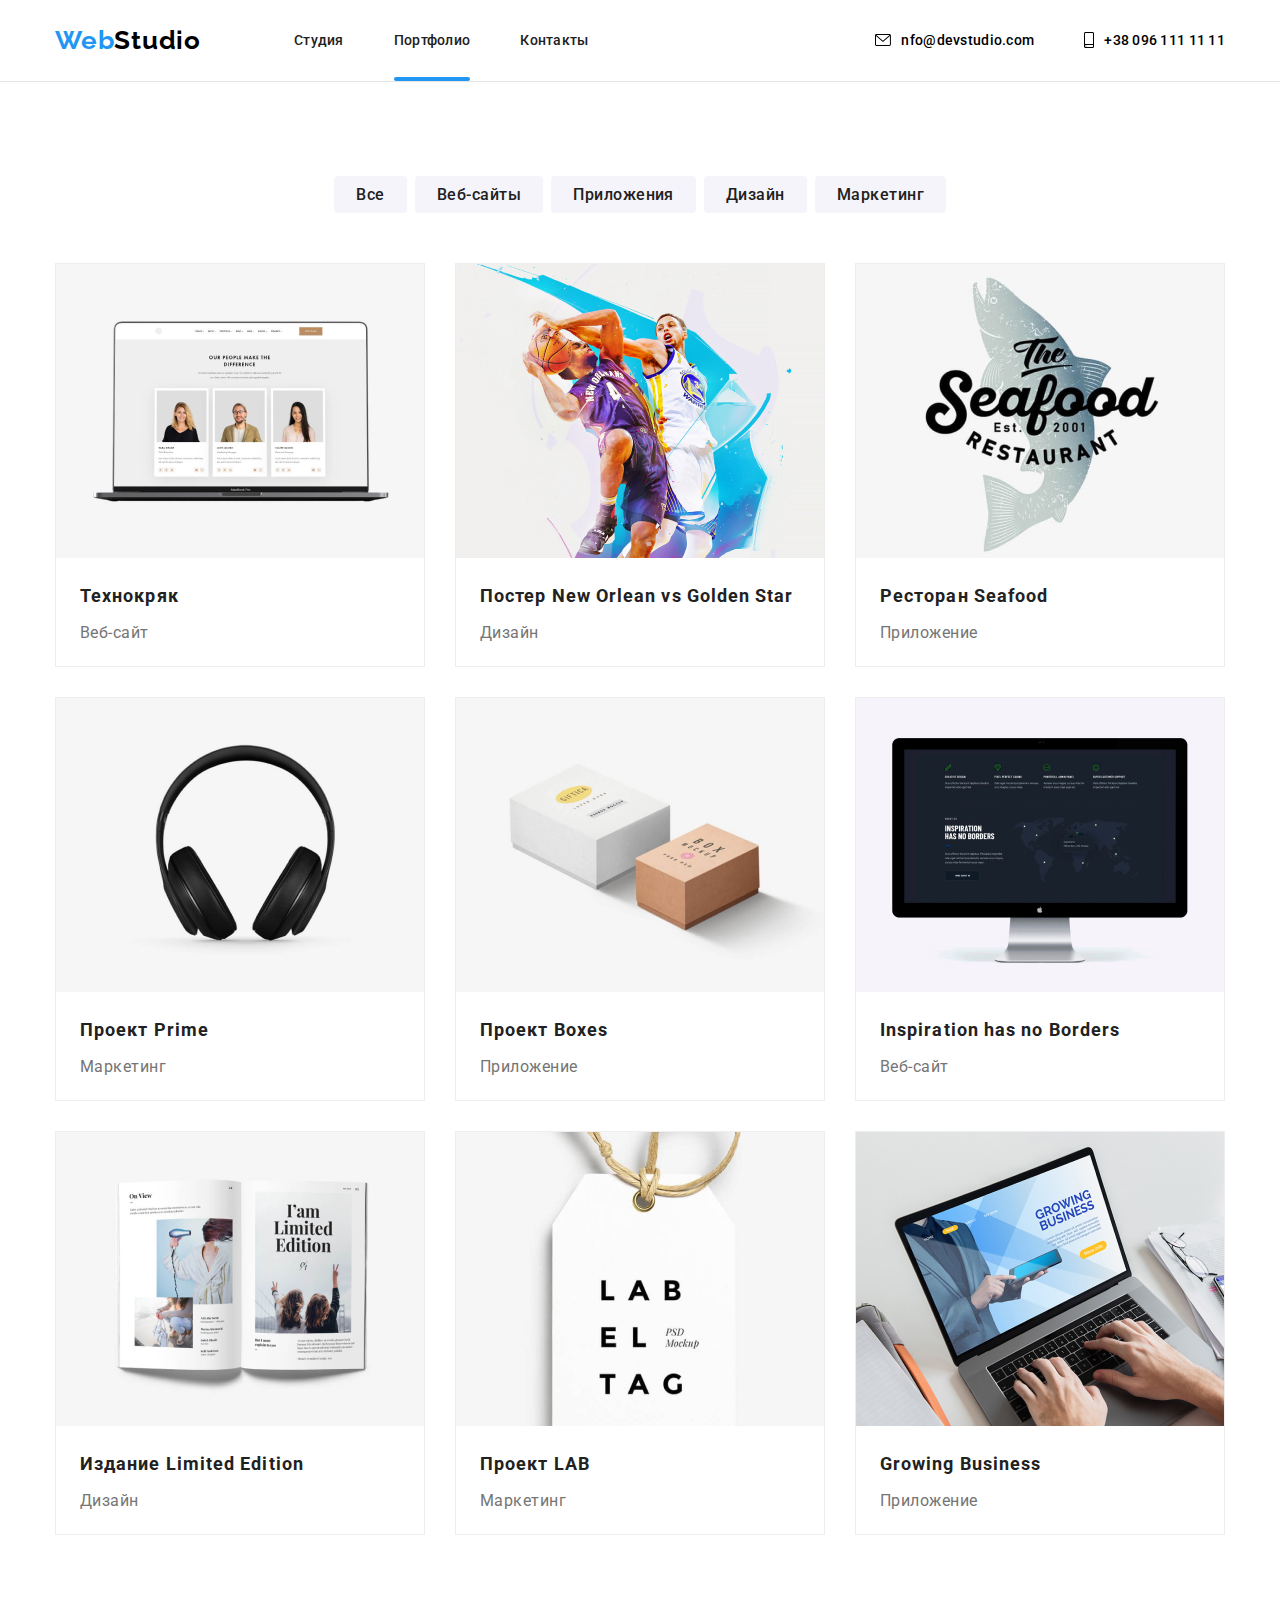
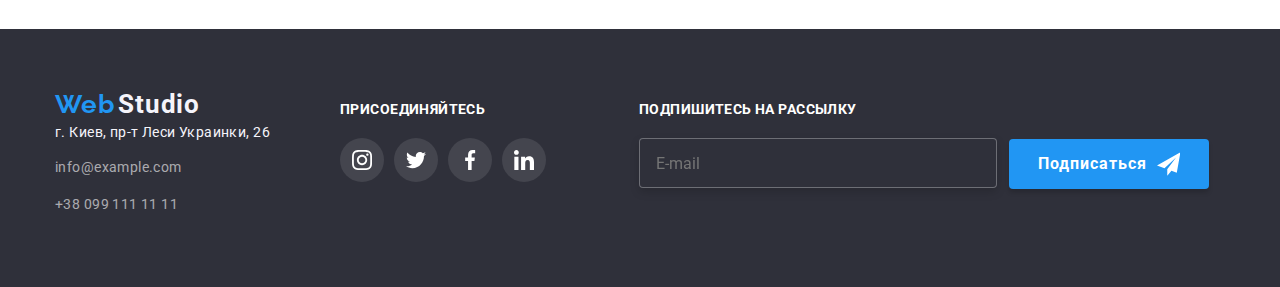
==== commit 105412ac: "fixed" ====
--- a/portfolio.html
+++ b/portfolio.html
@@ -52,151 +52,151 @@
     </header>
 
 <main>
-    <section class="examples">
+    <section class="section-examples">
         <div class="conteiner">
-            <ul class="list button-conteiner">
-                <li class="button-item"><button class="button-bar" type="button">Все</button></li>
-                <li class="button-item"><button class="button-bar" type="button">Веб-сайты</button></li>
-                <li class="button-item"><button class="button-bar" type="button">Приложения</button></li>
-                <li class="button-item"><button class="button-bar" type="button">Дизайн</button></li>
-                <li class="button-item"><button class="button-bar" type="button">Маркетинг</button></li>
+            <ul class="button-conteiner">
+                <li class="button-conteiner__item"><button class="button-conteiner__bar" type="button">Все</button></li>
+                <li class="button-conteiner__item"><button class="button-conteiner__bar" type="button">Веб-сайты</button></li>
+                <li class="button-conteiner__item"><button class="button-conteiner__bar" type="button">Приложения</button></li>
+                <li class="button-conteiner__item"><button class="button-conteiner__bar" type="button">Дизайн</button></li>
+                <li class="button-conteiner__item"><button class="button-conteiner__bar" type="button">Маркетинг</button></li>
             </ul>
      
-            <ul class="list examples-conteiner">
-                <li class="examples-border">
-                    <div class="examples-border-img">
-                        <img src="./img/Технокряк.jpg" class="examples-img" alt="Веб-сайт" width="370">
-                            <div class="examples-overlay">
-                                <div class="examples-text-border">
-                                    <p class="examples-paragraph"> Ресурс предлагает комплексные предложения с разным уровнем функционала и сервисов. Все это позволит посетителю получить исчерпывающие сведения о компании или частном лице</p>
+            <ul class="examples-conteiner">
+                <li class="examples-conteiner__border">
+                    <div class="examples-conteiner__img">
+                        <img src="./img/Технокряк.jpg" class="examples-conteiner__picture" alt="Веб-сайт" width="370">
+                            <div class="examples-conteiner__overlay">
+                                <div class="examples-conteiner__item">
+                                    <p class="examples-conteiner__paragraph"> Ресурс предлагает комплексные предложения с разным уровнем функционала и сервисов. Все это позволит посетителю получить исчерпывающие сведения о компании или частном лице</p>
                                 </div>
                             </div>
                     </div>  
 
                     <div class="examples-table">   
-                        <h3 class="examples-title">Технокряк</h3>
-                        <p class="examples-text">Веб-сайт</p>
+                        <h3 class="examples-table__title">Технокряк</h3>
+                        <p class="examples-table__text">Веб-сайт</p>
                     </div>
                 </li>
            
-                <li class="examples-border">
-                    <div class="examples-border-img">
-                        <img src="./img/Постер.jpg" class="examples-img" alt="Дизайн" width="370">
-                            <div class="examples-overlay">
-                                <div class="examples-text-border">
-                                    <p class="examples-paragraph"> Ресурс предлагает комплексные предложения с разным уровнем функционала и сервисов. Все это позволит посетителю получить исчерпывающие сведения о компании или частном лице</p>   
+                <li class="examples-conteiner__border">
+                    <div class="examples-conteiner__img">
+                        <img src="./img/Постер.jpg" class="examples-conteiner__picture" alt="Дизайн" width="370">
+                            <div class="examples-conteiner__overlay">
+                                <div class="examples-conteiner__item">
+                                    <p class="examples-conteiner__paragraph"> Ресурс предлагает комплексные предложения с разным уровнем функционала и сервисов. Все это позволит посетителю получить исчерпывающие сведения о компании или частном лице</p>   
                                 </div>
                             </div>
                     </div>  
 
                     <div class="examples-table">
-                        <h3 class="examples-title">Постер New Orlean vs Golden Star</h3>
-                        <p class="examples-text">Дизайн</p>
-                    </div>
-                </li>
-
-                <li class="examples-border">
-                    <div class="examples-border-img">
-                        <img src="./img/Ресторан.jpg" class="examples-img" alt="Приложение" width="370">
-                            <div class="examples-overlay">
-                                <div class="examples-text-border">
-                                    <p class="examples-paragraph"> Ресурс предлагает комплексные предложения с разным уровнем функционала и сервисов. Все это позволит посетителю получить исчерпывающие сведения о компании или частном лице</p>
-                                </div>
-                            </div>
-                    </div>
-                    <div class="examples-table">
-                        <h3 class="examples-title">Ресторан Seafood</h3>
-                        <p class="examples-text">Приложение</p>
-                    </div>
-                </li>
-
-                <li class="examples-border">
-                    <div class="examples-border-img">
-                        <img src="./img/prime.jpg" class="examples-img" alt="Маркетинг" width="370">
-                            <div class="examples-overlay">
-                                <div class="examples-text-border">
-                                    <p class="examples-paragraph"> Ресурс предлагает комплексные предложения с разным уровнем функционала и сервисов. Все это позволит посетителю получить исчерпывающие сведения о компании или частном лице</p>
-                                </div>
-                            </div>
-                    </div>
-                    <div class="examples-table">
-                        <h3 class="examples-title">Проект Prime</h3>
-                        <p class="examples-text">Маркетинг</p>
-                    </div>
-                </li>
-
-                <li class="examples-border">
-                    <div class="examples-border-img">
-                        <img src="./img/boxes.jpg" class="examples-img" alt="Приложение" width="370">
-                            <div class="examples-overlay">
-                                <div class="examples-text-border">
-                                    <p class="examples-paragraph"> Ресурс предлагает комплексные предложения с разным уровнем функционала и сервисов. Все это позволит посетителю получить исчерпывающие сведения о компании или частном лице</p>
-                                </div>
-                            </div>
-                    </div>
-                    <div class="examples-table">
-                        <h3 class="examples-title">Проект Boxes</h3>
-                        <p class="examples-text">Приложение</p>
-                    </div>
-                </li>
-
-                <li class="examples-border">
-                    <div class="examples-border-img">
-                        <img src="./img/Borders.jpg" class="examples-img" alt="Веб-сайт" width="370">
-                            <div class="examples-overlay">
-                                <div class="examples-text-border">
-                                <p class="examples-paragraph"> Ресурс предлагает комплексные предложения с разным уровнем функционала и сервисов. Все это позволит посетителю получить исчерпывающие сведения о компании или частном лице</p>
-                                </div>
-                            </div>
-                    </div>
-                    <div class="examples-table">
-                        <h3 class="examples-title">Inspiration has no Borders</h3>
-                        <p class="examples-text">Веб-сайт</p>
-                    </div>
-                </li>
-
-                <li class="examples-border">
-                    <div class="examples-border-img">
-                        <img src="./img/Издание.jpg" class="examples-img" alt="Дизайн" width="370">
-                            <div class="examples-overlay">
-                                <div class="examples-text-border">
-                                    <p class="examples-paragraph"> Ресурс предлагает комплексные предложения с разным уровнем функционала и сервисов. Все это позволит посетителю получить исчерпывающие сведения о компании или частном лице</p>
-                                </div>
-                            </div>
-                    </div>
-                    <div class="examples-table">
-                        <h3 class="examples-title">Издание Limited Edition</h3>
-                        <p class="examples-text">Дизайн</p>
-                    </div>
-                </li>
-
-                <li class="examples-border">
-                    <div class="examples-border-img">
-                        <img src="./img/Проект.jpg" class="examples-img" alt="Маркетинг" width="370">
-                            <div class="examples-overlay">
-                                <div class="examples-text-border">
-                                    <p class="examples-paragraph"> Ресурс предлагает комплексные предложения с разным уровнем функционала и сервисов. Все это позволит посетителю получить исчерпывающие сведения о компании или частном лице</p>
-                                </div>
-                            </div>
-                    </div>
-                    <div class="examples-table">
-                        <h3 class="examples-title">Проект LAB</h3>
-                        <p class="examples-text">Маркетинг</p>
-                    </div>
-                </li>
-
-                <li class="examples-border">
-                    <div class="examples-border-img">
-                        <img src="./img/Business.jpg" class="examples-img" alt="Приложение" width="370">
-                            <div class="examples-overlay">
-                                <div class="examples-text-border">
-                                    <p class="examples-paragraph"> Ресурс предлагает комплексные предложения с разным уровнем функционала и сервисов. Все это позволит посетителю получить исчерпывающие сведения о компании или частном лице</p>
-                                </div>
-                            </div>
-                    </div>
-                    <div class="examples-table">
-                        <h3 class="examples-title">Growing Business</h3>
-                        <p class="examples-text">Приложение</p>
+                        <h3 class="examples-table__title">Постер New Orlean vs Golden Star</h3>
+                        <p class="examples-table__text">Дизайн</p>
+                    </div>
+                </li>
+
+                <li class="examples-conteiner__border">
+                    <div class="examples-conteiner__img">
+                        <img src="./img/Ресторан.jpg" class="examples-conteiner__picture" alt="Приложение" width="370">
+                            <div class="examples-conteiner__overlay">
+                                <div class="examples-conteiner__item">
+                                    <p class="examples-conteiner__paragraph"> Ресурс предлагает комплексные предложения с разным уровнем функционала и сервисов. Все это позволит посетителю получить исчерпывающие сведения о компании или частном лице</p>
+                                </div>
+                            </div>
+                    </div>
+                    <div class="examples-table">
+                        <h3 class="examples-table__title">Ресторан Seafood</h3>
+                        <p class="examples-table__text">Приложение</p>
+                    </div>
+                </li>
+
+                <li class="examples-conteiner__border">
+                    <div class="examples-conteiner__img">
+                        <img src="./img/prime.jpg" class="examples-conteiner__picture" alt="Маркетинг" width="370">
+                            <div class="examples-conteiner__overlay">
+                                <div class="examples-conteiner__item">
+                                    <p class="examples-conteiner__paragraph"> Ресурс предлагает комплексные предложения с разным уровнем функционала и сервисов. Все это позволит посетителю получить исчерпывающие сведения о компании или частном лице</p>
+                                </div>
+                            </div>
+                    </div>
+                    <div class="examples-table">
+                        <h3 class="examples-table__title">Проект Prime</h3>
+                        <p class="examples-table__text">Маркетинг</p>
+                    </div>
+                </li>
+
+                <li class="examples-conteiner__border">
+                    <div class="examples-conteiner__img">
+                        <img src="./img/boxes.jpg" class="examples-conteiner__picture" alt="Приложение" width="370">
+                            <div class="examples-conteiner__overlay">
+                                <div class="examples-conteiner__item">
+                                    <p class="examples-conteiner__paragraph"> Ресурс предлагает комплексные предложения с разным уровнем функционала и сервисов. Все это позволит посетителю получить исчерпывающие сведения о компании или частном лице</p>
+                                </div>
+                            </div>
+                    </div>
+                    <div class="examples-table">
+                        <h3 class="examples-table__title">Проект Boxes</h3>
+                        <p class="examples-table__text">Приложение</p>
+                    </div>
+                </li>
+
+                <li class="examples-conteiner__border">
+                    <div class="examples-conteiner__img">
+                        <img src="./img/Borders.jpg" class="examples-conteiner__picture" alt="Веб-сайт" width="370">
+                            <div class="examples-conteiner__overlay">
+                                <div class="examples-conteiner__item">
+                                <p class="examples-conteiner__paragraph"> Ресурс предлагает комплексные предложения с разным уровнем функционала и сервисов. Все это позволит посетителю получить исчерпывающие сведения о компании или частном лице</p>
+                                </div>
+                            </div>
+                    </div>
+                    <div class="examples-table">
+                        <h3 class="examples-table__title">Inspiration has no Borders</h3>
+                        <p class="examples-table__text">Веб-сайт</p>
+                    </div>
+                </li>
+
+                <li class="examples-conteiner__border">
+                    <div class="examples-conteiner__img">
+                        <img src="./img/Издание.jpg" class="examples-conteiner__picture" alt="Дизайн" width="370">
+                            <div class="examples-conteiner__overlay">
+                                <div class="examples-conteiner__item">
+                                    <p class="examples-conteiner__paragraph"> Ресурс предлагает комплексные предложения с разным уровнем функционала и сервисов. Все это позволит посетителю получить исчерпывающие сведения о компании или частном лице</p>
+                                </div>
+                            </div>
+                    </div>
+                    <div class="examples-table">
+                        <h3 class="examples-table__title">Издание Limited Edition</h3>
+                        <p class="examples-table__text">Дизайн</p>
+                    </div>
+                </li>
+
+                <li class="examples-conteiner__border">
+                    <div class="examples-conteiner__img">
+                        <img src="./img/Проект.jpg" class="examples-conteiner__picture" alt="Маркетинг" width="370">
+                            <div class="examples-conteiner__overlay">
+                                <div class="examples-conteiner__item">
+                                    <p class="examples-conteiner__paragraph"> Ресурс предлагает комплексные предложения с разным уровнем функционала и сервисов. Все это позволит посетителю получить исчерпывающие сведения о компании или частном лице</p>
+                                </div>
+                            </div>
+                    </div>
+                    <div class="examples-table">
+                        <h3 class="examples-table__title">Проект LAB</h3>
+                        <p class="examples-table__text">Маркетинг</p>
+                    </div>
+                </li>
+
+                <li class="examples-conteiner__border">
+                    <div class="examples-conteiner__img">
+                        <img src="./img/Business.jpg" class="examples-conteiner__picture" alt="Приложение" width="370">
+                            <div class="examples-conteiner__overlay">
+                                <div class="examples-conteiner__item">
+                                    <p class="examples-conteiner__paragraph"> Ресурс предлагает комплексные предложения с разным уровнем функционала и сервисов. Все это позволит посетителю получить исчерпывающие сведения о компании или частном лице</p>
+                                </div>
+                            </div>
+                    </div>
+                    <div class="examples-table">
+                        <h3 class="examples-table__title">Growing Business</h3>
+                        <p class="examples-table__text">Приложение</p>
                    </div>
                 </li>
             </ul>
@@ -207,13 +207,14 @@
 <footer class="section-footer">
     <div class="section-footer__box conteiner">
 
-        <div class="logo-conteiner">
-            <div class="logo-web">
-                <span class="web-footer">Web</span> <span class="logo-footer">Studio</span>
+        <div class="footer-aside">
+
+            <div class="box-logo">
+                <span class="box-logo__web">Web</span> <span class="box-logo__logo">Studio</span>
             </div>
             <address> 
                 <p class="address">г. Киев, пр-т Леси Украинки, 26</p>
-                    <ul class="footer-items list">
+                    <ul class="footer-items">
                         <li class="footer-items__item">
                             <a class="footer-items__contact" href="mailto:info@example.com">info@example.com</a>
                         </li>
@@ -227,31 +228,31 @@
         <div class="footer-networks">
             <div class="footer-networks__holder">
                 <h3 class="footer-networks__title">присоединяйтесь</h3>
-                    <ul class="box list">
-                        <li>
-                            <a href="#"  class="box_button">
-                                <svg class="box_icon">
+                    <ul class="box">
+                        <li>
+                            <a href="#"  class="box__button box__button--color">
+                                <svg class="box__icon box__icon--color">
                                     <use href="./img/SVG/icons.svg#instagram"></use>
                                 </svg>  
                             </a>
                         </li>
                         <li>
-                            <a href="#"  class="box_button">
-                                <svg class="box_icon">
+                            <a href="#"  class="box__button box__button--color">
+                                <svg class="box__icon box__icon--color">
                                     <use href="./img/SVG/icons.svg#twitter"></use>
                                 </svg>  
                             </a>
                         </li>
                         <li>
-                            <a href="#"  class="box_button">
-                                <svg class="box_icon">
+                            <a href="#"  class="box__button box__button--color">
+                                <svg class="box__icon box__icon--color">
                                     <use href="./img/SVG/icons.svg#facebook"></use>
                                 </svg>  
                             </a>
                         </li>
                         <li>
-                            <a href="#"  class="box_button">
-                                <svg class="box_icon">
+                            <a href="#"  class="box__button box__button--color">
+                                <svg class="box__icon box__icon--color">
                                     <use href="./img/SVG/icons.svg#linkedin"></use>
                                 </svg>  
                             </a>
--- a/css/main.min.css
+++ b/css/main.min.css
@@ -1 +1 @@
-html{box-sizing:border-box}*,*::before,*::after{box-sizing:inherit}ol,ul,li{margin:0;padding:0}h1,h2,h3,h4,h5,h6{margin:0;padding:0}p{margin:0;padding:0}a{display:inline-block}body{font-family:"Roboto",sans-serif;background-color:#fff}.list{list-style:none}.conteiner{width:1200px;padding-left:15px;padding-right:15px;margin-left:auto;margin-right:auto}.page-header{border-bottom:1px solid #e5e5e5}.page-header_conteiner{display:flex;align-items:center}.conteiner-nav{display:flex;align-items:center}.site-nav{display:flex;margin-left:93px}.site-nav_link{display:block;padding-top:32px;padding-bottom:32px;font-style:normal;font-weight:500;font-size:14px;line-height:1.2;letter-spacing:.02em;color:#212121;text-decoration:none;transition:color 250ms cubic-bezier(0.4, 0, 0.2, 1)}.site-nav_link:hover,.site-nav_link:focus{color:#2196f3}.site-nav_item{position:relative}.site-nav_item+.site-nav_item{margin-left:50px}.current:after{position:absolute;display:block;content:" ";width:100%;height:4px;border-radius:2px;background-color:#2196f3;bottom:0;left:0}.list-contacts{display:flex;align-items:center;margin-left:auto}.list-contacts__item+.list-contacts__item{margin-left:50px}.list-contacts__register{display:flex;font-style:normal;font-weight:500;font-size:14px;line-height:1.2;letter-spacing:.02em;color:var(--secondary-text-color);text-decoration:none;align-items:center;justify-content:center;transition:color 250ms cubic-bezier(0.4, 0, 0.2, 1)}.list-contacts__register:hover,.list-contacts__register:focus{color:#2196f3}.list-contacts__mail{width:16px;height:12px;margin-right:10px;cursor:pointer;transition:fill 250ms cubic-bezier(0.4, 0, 0.2, 1)}.list-contacts__mail:hover,.list-contacts__mail:focus{fill:#2196f3}.list-contacts__item:hover .list-contacts__mail,.list-contacts__item:focus .list-contacts__mail{fill:#2196f3}.list-contacts__tell{width:10px;height:16px;margin-right:10px;cursor:pointer;transition:fill 250ms cubic-bezier(0.4, 0, 0.2, 1)}.list-contacts__tell:hover,.list-contacts__tell:focus{fill:#2196f3}.list-contacts__item:hover .list-contacts__tell,.list-contacts__item:focus .list-contacts__tell{fill:#2196f3}.section-footer{padding-top:60px;padding-bottom:60px;background-color:#2f303a}.section-footer__box{display:flex}.web-footer{font-family:"Raleway";font-style:normal;font-weight:700;font-size:26px;line-height:1.2;letter-spacing:.03em;color:#2196f3;text-decoration:none}.logo-footer{font-style:normal;font-weight:700;font-size:26px;line-height:1.2;letter-spacing:.03em;color:#f5f4fa}.logo-web{margin-bottom:20px}.logo-conteiner{display:block}.footer-networks{display:flex;margin-top:12px;margin-left:70px}.footer-networks__holder{display:block}.footer-networks__title{font-style:normal;font-weight:700;font-size:14px;line-height:1.2;letter-spacing:.03em;text-transform:uppercase;color:#fff;margin-bottom:20px;text-align:left}.footer-subscribe{display:block;width:570px;height:86px;margin-left:93px;margin-top:12px;margin-bottom:20px;padding:0}.footer-subscribe__title{font-style:normal;font-weight:700;font-size:14px;line-height:1.2;letter-spacing:.03em;text-transform:uppercase;margin-bottom:20px;color:#fff}.footer-subscribe__email{display:inline-block;width:358px;height:50px;border:1px solid rgba(255,255,255,.3);filter:drop-shadow(0px 4px 4px rgba(0, 0, 0, 0.15));border-radius:4px;background:#2f303a;margin-right:8px;padding-top:15px;padding-bottom:15px;padding-left:16px;color:rgba(255,255,255,.6)}.footer-subscribe__button{display:inline-flex;align-items:center;justify-content:center;width:200px;height:50px;padding:10px 29px;background:#2196f3;box-shadow:0px 4px 4px rgba(0,0,0,.15);border-radius:4px;border:none;cursor:pointer;margin:0}.footer-subscribe__text{display:block;font-style:normal;font-weight:700;font-size:16px;line-height:1.9;letter-spacing:.06em;color:#fff;margin-right:10px}.footer-subscribe__icon{display:block;width:24px;height:24px;-o-object-fit:cover;object-fit:cover;background-size:cover;margin:0;bottom:0}.address{font-style:normal;font-weight:400;font-size:14px;line-height:1.7;letter-spacing:.03em;color:#f5f4fa;margin-bottom:9px}.footer-items__contact{font-style:normal;font-weight:400;font-size:14px;line-height:2;letter-spacing:.03em;color:rgba(255,255,255,.6);text-decoration:none;margin-bottom:9px;transition:color 250ms cubic-bezier(0.4, 0, 0.2, 1)}.footer-items__contact:hover,.footer-items__contact:focus{color:#2196f3}.conteiner-fon{max-width:1600px;height:600px;margin-left:auto;margin-right:auto;background-image:linear-gradient(to right, rgba(85, 62, 62, 0.5), rgba(49, 40, 49, 0.5), rgba(55, 61, 55, 0.5)),url(../img/Fon.jpg);background-position:center;background-size:cover;background-repeat:no-repeat}.section-hero{text-align:center;padding-top:200px;padding-bottom:200px}.section-hero__caption{width:696px;margin-left:auto;margin-right:auto;margin-bottom:30px;font-style:normal;font-weight:900;font-size:44px;line-height:1.4;text-align:center;letter-spacing:.06em;text-transform:uppercase;color:#fff}.section-hero__button{padding:10px 32px;font-style:normal;font-weight:700;font-size:16px;line-height:1.9;align-items:center;text-align:center;letter-spacing:.06em;color:#f5f4fa;background-color:#2196f3;min-width:200px;height:50px;border-radius:4px;cursor:pointer;border:rgba(0,0,0,0)}.section-hero__button:hover,.section-hero__button:focus{color:#000;box-shadow:0px 4px 4px rgba(0,0,0,.15)}.section-post{text-align:center;padding-bottom:94px;padding-top:94px}.section-post__list{display:flex;gap:30px}.section-post__item{width:370px;text-align:left}.section-post__conteiner{width:270px;height:120px;background-repeat:no-repeat;background-position:center;background-color:#f5f4fa;border-radius:4px;margin-bottom:30px;display:flex;justify-content:center;align-items:center}.section-post__icon{width:70px;height:70px}.section-post__title{margin-bottom:10px;font-style:normal;font-weight:700;font-size:14px;line-height:1.2;letter-spacing:.03em;text-transform:uppercase;color:#212121}.section-post__text{font-style:normal;font-weight:400;font-size:14px;line-height:1.7;letter-spacing:.03em;color:#757575}.section-work{padding-bottom:94px}.section-work__caption{margin-bottom:50px;font-style:normal;font-weight:700;font-size:36px;line-height:1.2;text-align:center;letter-spacing:.03em;color:#212121}.section-work__conteiner{display:flex;gap:30px}.section-work__overlay{position:relative}.section-work__img{display:flex}.section-work__tip{display:flex;width:100%;height:70px;background:rgba(47,48,58,.8);justify-content:center;align-items:center;position:absolute;bottom:0;left:0}.section-work__text{display:block;font-style:normal;font-weight:700;font-size:14px;line-height:1.2;text-align:center;letter-spacing:.03em;text-transform:uppercase;color:#fff}.section-team{padding-bottom:94px;padding-top:94px;margin-left:auto;margin-right:auto;background-color:#f5f4fa}.section-team__caption{margin-bottom:50px;font-style:normal;font-weight:700;font-size:36px;line-height:1.2;text-align:center;letter-spacing:.03em;color:#212121}.section-team__list{display:flex;justify-content:space-between}.section-team__subtitle{border:#fff;box-shadow:0px 1px 3px rgba(0,0,0,.12),0px 1px 1px rgba(0,0,0,.14),0px 2px 1px rgba(0,0,0,.2);border-radius:0px 0px 4px 4px;background:#fff}.section-team__picture{margin-bottom:30px}.section-team__name{margin-bottom:10px;font-style:normal;font-weight:500;font-size:16px;line-height:1.2;text-align:center;letter-spacing:.03em;color:#212121}.section-team__job{margin-bottom:30px;font-family:"Roboto";font-style:normal;font-weight:400;font-size:16px;line-height:1.2;text-align:center;letter-spacing:.03em;color:#757575}.section-clients{padding-top:94px;padding-bottom:113px}.section-clients__caption{font-style:normal;font-weight:700;font-size:36px;line-height:1.2;text-align:center;letter-spacing:.03em;color:var(--primary-text-color);margin-bottom:50px}.section-clients__subtitle{display:flex;width:170px;height:92px;list-style:none;border:1px solid #afb1b8;border-radius:4px;align-items:center;cursor:pointer;justify-content:center;transition:border-color 250ms cubic-bezier(0.4, 0, 0.2, 1)}.section-clients__subtitle:hover,.section-clients__subtitle:focus{border-color:#2196f3}.section-clients__list{display:flex;gap:30px}.section-clients__logo{display:block;width:106px;height:60px;fill:#afb1b8;cursor:pointer;transition:fill 250ms cubic-bezier(0.4, 0, 0.2, 1)}.section-clients__subtitle:hover .section-clients__logo,.section-clients__subtitle:focus .section-clients__logo{fill:#2196f3}.examples{padding-top:94px;padding-bottom:94px}.button-conteiner{display:flex;justify-content:center;margin-bottom:50px}.button-conteiner .button-item+.button-item{margin-left:8px}.examples .button-bar{padding:6px 22px;min-width:73px;font-family:"Roboto";font-style:normal;font-weight:500;font-size:16px;line-height:1.6;text-align:center;letter-spacing:.03em;cursor:pointer;background-color:#f5f4fa;color:#212121;border:rgba(0,0,0,0);border-radius:4px;transition:background-color 250ms cubic-bezier(0.4, 0, 0.2, 1),color 250ms cubic-bezier(0.4, 0, 0.2, 1),box-shadow 250ms cubic-bezier(0.4, 0, 0.2, 1)}.examples .button-bar:focus,.examples .button-bar:hover{background-color:#2196f3;color:#f5f4fa;box-shadow:0 10px 10px -5px rgba(0,0,0,.3)}.examples-conteiner{display:flex;flex-wrap:wrap;gap:30px}.examples-img{display:block}.examples-border{width:370px;height:404px;border:1px solid #eee;cursor:pointer;transition:box-shadow 250ms cubic-bezier(0.4, 0, 0.2, 1)}.examples-border:hover{box-shadow:0px 1px 1px rgba(0,0,0,.12),0px 4px 4px rgba(0,0,0,.06),1px 4px 6px rgba(0,0,0,.16)}.examples-border:nth-child(n+7){margin-bottom:0px}.examples-border-img{position:relative;overflow:hidden}.examples-text-border{display:inline-flex;position:absolute;top:50%;left:50%;transform:translate(-50%, -50%)}.examples-border:hover .examples-overlay{transform:translateY(-100%)}.examples-overlay{width:100%;height:100%;background-color:rgba(33,150,243,.9);position:absolute;transition:transform 250ms cubic-bezier(0.4, 0, 0.2, 1);transform:translateY(100%)}.examples-paragraph{display:block;font-family:"Roboto";font-style:normal;font-weight:400;font-size:18px;line-height:28px;letter-spacing:.03em;color:#fff;width:322px;height:168px}.examples-table{padding:20px 24px}.examples .examples-title{margin-bottom:4px;font-style:normal;font-weight:700;font-size:18px;line-height:2;letter-spacing:.06em;color:#212121}.examples .examples-text{font-style:normal;font-weight:400;font-size:16px;line-height:1.9;letter-spacing:.03em;color:#757575}.web{font-family:"Raleway";font-style:normal;font-weight:700;font-size:26px;line-height:1.2;letter-spacing:.03em;color:var(--accent-color);text-decoration:none}.logo{font-family:"Raleway";font-style:normal;font-weight:700;font-size:26px;line-height:1.2;letter-spacing:.03em;color:var(--logo-color);text-decoration:none;transition:color 250ms cubic-bezier(0.4, 0, 0.2, 1)}.logo:hover,.logo:focus{color:var(--accent-color)}.backdrop{position:fixed;top:0;left:0;width:100%;height:100%;background-color:rgba(0,0,0,.2);opacity:1;transition:opacity 250ms cubic-bezier(0.4, 0, 0.2, 1)}.backdrop.is-hidden{opacity:0;transition:opacity 250ms cubic-bezier(0.4, 0, 0.2, 1);pointer-events:none}.modal{position:absolute;display:block;width:528px;height:581px;background-color:#fff;top:50%;left:50%;transform:translate(-50%, -50%);margin:0;padding:0}.modal-box{display:block;margin:0;width:448px;margin-left:40px;margin-bottom:20px}.modal-box-list{list-style-type:none;margin-bottom:20px}.modal-box-item{margin-bottom:10px;display:flex;flex-direction:column}.modal-box-item:last-child{margin-bottom:0}.modal-box-united{position:relative}.modal-box-text{font-style:normal;font-weight:400;font-size:12px;line-height:1.2;letter-spacing:.01em;margin-bottom:4px;color:#757575}.comment-box{resize:none;height:120px;cursor:pointer;padding:12px 16px;border:1px solid rgba(33,33,33,.2);border-radius:4px}.comment-box:hover{border-color:#2196f3}.modal-box-button{display:block;width:200px;height:50px;background:#2196f3;box-shadow:0px 4px 4px rgba(0,0,0,.15);border-radius:4px;border:none;margin-left:124px;margin-top:30px;cursor:pointer;font-style:normal;font-weight:700;font-size:16px;line-height:1.9;align-items:center;text-align:center;letter-spacing:.06em;color:#fff}.modal-box-border{border:1px solid rgba(33,33,33,.2);border-radius:4px;width:448px;height:40px;cursor:pointer;padding-left:42px;padding-top:12px;padding-bottom:12px;transition:border 250ms cubic-bezier(0.4, 0, 0.2, 1),border-radius 250ms cubic-bezier(0.4, 0, 0.2, 1)}.modal-box-border:hover{border:1px solid #2196f3;border-radius:4px}.checkbox-markup{position:relative}.checkbox-input{position:absolute;width:1px;height:1px;margin:-1px;border:0;padding:0;white-space:nowrap;-webkit-clip-path:inset(100%);clip-path:inset(100%);clip:rect(0 0 0 0);overflow:hidden}.checkbox-icon{display:inline-block;position:absolute;width:16px;height:15px;border:2px solid #000;border-radius:2px;background-color:#fff;fill:#fff;background-size:contain;padding:0;top:0;left:13px;transform:translateY(30%);transition:background-color 250ms cubic-bezier(0.4, 0, 0.2, 1),fill 250ms cubic-bezier(0.4, 0, 0.2, 1),border 250ms cubic-bezier(0.4, 0, 0.2, 1),background-origin 250ms cubic-bezier(0.4, 0, 0.2, 1)}.checkbox-input:checked+.checkbox-icon{background-color:#2196f3;fill:#fff;background-origin:border-box;border:#2196f3}.modal-text{font-style:normal;font-weight:700;font-size:20px;line-height:1.2;text-align:center;letter-spacing:.03em;color:#212121;margin-bottom:12px}.checkbox-text{font-style:normal;font-weight:400;font-size:14px;line-height:1.7;letter-spacing:.03em;color:#757575;margin-left:36px;cursor:pointer}.checkbox-input-text{font-style:normal;font-weight:400;font-size:14px;line-height:1.7;letter-spacing:.03em;-webkit-text-decoration-line:underline;text-decoration-line:underline;color:#2196f3}.modal-box-icons{position:absolute;top:50%;left:12px;transform:translateY(-50%);width:18px;height:18px;background-size:cover;cursor:pointer;fill:#000;transition:fill 250ms cubic-bezier(0.4, 0, 0.2, 1)}.modal-box-border:hover+.modal-box-icons,.modal-box-border:focus+.modal-box-icons{fill:#2196f3}.close{display:flex;padding:0;width:30px;height:30px;justify-content:center;align-items:center;border-radius:45px;background-color:#fff;margin-top:8px;margin-left:490px;border:1px solid rgba(0,0,0,.1)}.close-img{display:block;background-size:cover;-o-object-fit:cover;object-fit:cover;fill:#000;cursor:pointer;width:30px;height:30px}.close-img:hover{fill:#2196f3}.box{display:flex;width:206px;height:44px;list-style:none;margin-left:auto;margin-right:auto;margin-bottom:30px;justify-content:space-between}.box_button{border:none;width:44px;height:44px;padding:12px;background-color:#fff;border-radius:120px;cursor:pointer;transition:background-color 250ms cubic-bezier(0.4, 0, 0.2, 1)}.box_button:hover,.box_button:focus{background-color:#2196f3}.box_icon{width:20px;height:20px;cursor:pointer;fill:#afb1b8;transition:fill 250ms cubic-bezier(0.4, 0, 0.2, 1)}.box_icon:hover,.box_icon:focus{fill:#fff}.box_button:hover .box_icon,.box_button:focus .box_icon{fill:#fff}/*# sourceMappingURL=main.min.css.map */+html{box-sizing:border-box}*,*::before,*::after{box-sizing:inherit}ol,ul,li{margin:0;padding:0}h1,h2,h3,h4,h5,h6{margin:0;padding:0}p{margin:0;padding:0}a{display:inline-block}body{font-family:"Roboto",sans-serif;background-color:#fff}.conteiner{width:1200px;padding-left:15px;padding-right:15px;margin-left:auto;margin-right:auto}.web{font-family:"Raleway";font-style:normal;font-weight:700;font-size:26px;line-height:1.2;letter-spacing:.03em;color:#2196f3;text-decoration:none}.logo{font-family:"Raleway";font-style:normal;font-weight:700;font-size:26px;line-height:1.2;letter-spacing:.03em;color:#000;text-decoration:none;transition:color 250ms cubic-bezier(0.4, 0, 0.2, 1)}.logo:hover,.logo:focus{color:#2196f3}.examples-conteiner,.button-conteiner,.section-clients__list,.section-team__list,.section-post__item,.footer-items,.list-contacts,.site-nav{list-style:none}.page-header{border-bottom:1px solid #e5e5e5}.page-header_conteiner{display:flex;align-items:center}.conteiner-nav{display:flex;align-items:center}.site-nav{display:flex;margin-left:93px}.site-nav_link{display:block;padding-top:32px;padding-bottom:32px;font-style:normal;font-weight:500;font-size:14px;line-height:1.2;letter-spacing:.02em;color:#212121;text-decoration:none;transition:color 250ms cubic-bezier(0.4, 0, 0.2, 1)}.site-nav_link:hover,.site-nav_link:focus{color:#2196f3}.site-nav_item{position:relative}.site-nav_item+.site-nav_item{margin-left:50px}.current:after{position:absolute;display:block;content:" ";width:100%;height:4px;border-radius:2px;background-color:#2196f3;bottom:0;left:0}.list-contacts{display:flex;align-items:center;margin-left:auto}.list-contacts__item+.list-contacts__item{margin-left:50px}.list-contacts__register{display:flex;font-style:normal;font-weight:500;font-size:14px;line-height:1.2;letter-spacing:.02em;color:var(--secondary-text-color);text-decoration:none;align-items:center;justify-content:center;transition:color 250ms cubic-bezier(0.4, 0, 0.2, 1)}.list-contacts__register:hover,.list-contacts__register:focus{color:#2196f3}.list-contacts__mail{width:16px;height:12px;margin-right:10px;cursor:pointer;transition:fill 250ms cubic-bezier(0.4, 0, 0.2, 1)}.list-contacts__mail:hover,.list-contacts__mail:focus{fill:#2196f3}.list-contacts__item:hover .list-contacts__mail,.list-contacts__item:focus .list-contacts__mail{fill:#2196f3}.list-contacts__tell{width:10px;height:16px;margin-right:10px;cursor:pointer;transition:fill 250ms cubic-bezier(0.4, 0, 0.2, 1)}.list-contacts__tell:hover,.list-contacts__tell:focus{fill:#2196f3}.list-contacts__item:hover .list-contacts__tell,.list-contacts__item:focus .list-contacts__tell{fill:#2196f3}.section-footer{padding-top:60px;padding-bottom:60px;background-color:#2f303a}.section-footer__box{display:flex}.footer-aside{display:block}.box{margin-bottom:20px}.box-logo__web{font-family:"Raleway";font-style:normal;font-weight:700;font-size:26px;line-height:1.2;letter-spacing:.03em;color:#2196f3;text-decoration:none}.box-logo__logo{font-style:normal;font-weight:700;font-size:26px;line-height:1.2;letter-spacing:.03em;color:#f5f4fa}.footer-networks{display:flex;margin-top:12px;margin-left:70px}.footer-networks__holder{display:block}.footer-networks__title{font-style:normal;font-weight:700;font-size:14px;line-height:1.2;letter-spacing:.03em;text-transform:uppercase;color:#fff;margin-bottom:20px;text-align:left}.box{display:flex;width:206px;height:44px;list-style:none;margin-left:auto;margin-right:auto;margin-bottom:30px;justify-content:space-between}.box__button{border:none;width:44px;height:44px;padding:12px;background-color:#fff;border-radius:120px;cursor:pointer;transition:background-color 250ms cubic-bezier(0.4, 0, 0.2, 1)}.box__button:hover,.box__button:focus{background-color:#2196f3}.box__button--color{background-color:rgba(255,255,255,.1)}.box__icon{width:20px;height:20px;cursor:pointer;fill:#afb1b8;transition:fill 250ms cubic-bezier(0.4, 0, 0.2, 1)}.box__icon:hover,.box__icon:focus{fill:#fff}.box__button:hover .box__icon,.box__button:focus .box__icon{fill:#fff}.box__icon--color{fill:#fff}.footer-subscribe{display:block;width:570px;height:86px;margin-left:93px;margin-top:12px;margin-bottom:20px;padding:0}.footer-subscribe__title{font-style:normal;font-weight:700;font-size:14px;line-height:1.2;letter-spacing:.03em;text-transform:uppercase;margin-bottom:20px;color:#fff}.footer-subscribe__email{display:inline-block;width:358px;height:50px;border:1px solid rgba(255,255,255,.3);filter:drop-shadow(0px 4px 4px rgba(0, 0, 0, 0.15));border-radius:4px;background:#2f303a;margin-right:8px;padding-top:15px;padding-bottom:15px;padding-left:16px;color:rgba(255,255,255,.6)}.footer-subscribe__button{display:inline-flex;align-items:center;justify-content:center;width:200px;height:50px;padding:10px 29px;background:#2196f3;box-shadow:0px 4px 4px rgba(0,0,0,.15);border-radius:4px;border:none;cursor:pointer;margin:0}.footer-subscribe__text{display:block;font-style:normal;font-weight:700;font-size:16px;line-height:1.9;letter-spacing:.06em;color:#fff;margin-right:10px}.footer-subscribe__icon{display:block;width:24px;height:24px;-o-object-fit:cover;object-fit:cover;background-size:cover;margin:0;bottom:0}.address{font-style:normal;font-weight:400;font-size:14px;line-height:1.7;letter-spacing:.03em;color:#f5f4fa;margin-bottom:9px}.footer-items__contact{font-style:normal;font-weight:400;font-size:14px;line-height:2;letter-spacing:.03em;color:rgba(255,255,255,.6);text-decoration:none;margin-bottom:9px;transition:color 250ms cubic-bezier(0.4, 0, 0.2, 1)}.footer-items__contact:hover,.footer-items__contact:focus{color:#2196f3}.conteiner-fon{max-width:1600px;height:600px;margin-left:auto;margin-right:auto;background-image:linear-gradient(to right, rgba(85, 62, 62, 0.5), rgba(49, 40, 49, 0.5), rgba(55, 61, 55, 0.5)),url(../img/Fon.jpg);background-position:center;background-size:cover;background-repeat:no-repeat}.section-hero{text-align:center;padding-top:200px;padding-bottom:200px}.section-hero__caption{width:696px;margin-left:auto;margin-right:auto;margin-bottom:30px;font-style:normal;font-weight:900;font-size:44px;line-height:1.4;text-align:center;letter-spacing:.06em;text-transform:uppercase;color:#fff}.section-hero__button{padding:10px 32px;font-style:normal;font-weight:700;font-size:16px;line-height:1.9;align-items:center;text-align:center;letter-spacing:.06em;color:#f5f4fa;background-color:#2196f3;min-width:200px;height:50px;border-radius:4px;cursor:pointer;border:rgba(0,0,0,0)}.section-hero__button:hover,.section-hero__button:focus{color:#000;box-shadow:0px 4px 4px rgba(0,0,0,.15)}.section-post{text-align:center;padding-bottom:94px;padding-top:94px}.section-post__list{display:flex;gap:30px}.section-post__item{width:370px;text-align:left}.section-post__conteiner{width:270px;height:120px;background-repeat:no-repeat;background-position:center;background-color:#f5f4fa;border-radius:4px;margin-bottom:30px;display:flex;justify-content:center;align-items:center}.section-post__icon{width:70px;height:70px}.section-post__title{margin-bottom:10px;font-style:normal;font-weight:700;font-size:14px;line-height:1.2;letter-spacing:.03em;text-transform:uppercase;color:#212121}.section-post__text{font-style:normal;font-weight:400;font-size:14px;line-height:1.7;letter-spacing:.03em;color:#757575}.section-work{padding-bottom:94px}.section-work__caption{margin-bottom:50px;font-style:normal;font-weight:700;font-size:36px;line-height:1.2;text-align:center;letter-spacing:.03em;color:#212121}.section-work__conteiner{display:flex;gap:30px}.section-work__overlay{position:relative}.section-work__img{display:flex}.section-work__tip{display:flex;width:100%;height:70px;background:rgba(47,48,58,.8);justify-content:center;align-items:center;position:absolute;bottom:0;left:0}.section-work__text{display:block;font-style:normal;font-weight:700;font-size:14px;line-height:1.2;text-align:center;letter-spacing:.03em;text-transform:uppercase;color:#fff}.section-team{padding-bottom:94px;padding-top:94px;margin-left:auto;margin-right:auto;background-color:#f5f4fa}.section-team__caption{margin-bottom:50px;font-style:normal;font-weight:700;font-size:36px;line-height:1.2;text-align:center;letter-spacing:.03em;color:#212121}.section-team__list{display:flex;justify-content:space-between}.section-team__subtitle{border:#fff;box-shadow:0px 1px 3px rgba(0,0,0,.12),0px 1px 1px rgba(0,0,0,.14),0px 2px 1px rgba(0,0,0,.2);border-radius:0px 0px 4px 4px;background:#fff}.section-team__picture{margin-bottom:30px}.section-team__name{margin-bottom:10px;font-style:normal;font-weight:500;font-size:16px;line-height:1.2;text-align:center;letter-spacing:.03em;color:#212121}.section-team__job{margin-bottom:30px;font-family:"Roboto";font-style:normal;font-weight:400;font-size:16px;line-height:1.2;text-align:center;letter-spacing:.03em;color:#757575}.section-clients{padding-top:94px;padding-bottom:113px}.section-clients__caption{font-style:normal;font-weight:700;font-size:36px;line-height:1.2;text-align:center;letter-spacing:.03em;color:var(--primary-text-color);margin-bottom:50px}.section-clients__subtitle{display:flex;width:170px;height:92px;list-style:none;border:1px solid #afb1b8;border-radius:4px;align-items:center;cursor:pointer;justify-content:center;transition:border-color 250ms cubic-bezier(0.4, 0, 0.2, 1)}.section-clients__subtitle:hover,.section-clients__subtitle:focus{border-color:#2196f3}.section-clients__list{display:flex;gap:30px}.section-clients__logo{display:block;width:106px;height:60px;fill:#afb1b8;cursor:pointer;transition:fill 250ms cubic-bezier(0.4, 0, 0.2, 1)}.section-clients__subtitle:hover .section-clients__logo,.section-clients__subtitle:focus .section-clients__logo{fill:#2196f3}.section-examples{padding-top:94px;padding-bottom:94px}.button-conteiner{display:flex;justify-content:center;margin-bottom:50px}.button-conteiner__item+.button-conteiner__item{margin-left:8px}.button-conteiner__bar{padding:6px 22px;min-width:73px;font-family:"Roboto";font-style:normal;font-weight:500;font-size:16px;line-height:1.6;text-align:center;letter-spacing:.03em;cursor:pointer;background-color:#f5f4fa;color:#212121;border:rgba(0,0,0,0);border-radius:4px;transition:background-color 250ms cubic-bezier(0.4, 0, 0.2, 1),color 250ms cubic-bezier(0.4, 0, 0.2, 1),box-shadow 250ms cubic-bezier(0.4, 0, 0.2, 1)}.button-conteiner__bar:focus,.button-conteiner__bar:hover{background-color:#2196f3;color:#f5f4fa;box-shadow:0 10px 10px -5px rgba(0,0,0,.3)}.examples-conteiner{display:flex;flex-wrap:wrap;gap:30px}.examples-conteiner__border{width:370px;height:404px;border:1px solid #eee;cursor:pointer;transition:box-shadow 250ms cubic-bezier(0.4, 0, 0.2, 1)}.examples-conteiner__border:nth-child(n+7){margin-bottom:0px}.examples-conteiner__border:hover{box-shadow:0px 1px 1px rgba(0,0,0,.12),0px 4px 4px rgba(0,0,0,.06),1px 4px 6px rgba(0,0,0,.16)}.examples-conteiner__img{position:relative;overflow:hidden}.examples-conteiner__picture{display:block}.examples-conteiner__overlay{width:100%;height:100%;background-color:rgba(33,150,243,.9);position:absolute;transition:transform 250ms cubic-bezier(0.4, 0, 0.2, 1);transform:translateY(100%)}.examples-conteiner__border:hover .examples-conteiner__overlay{transform:translateY(-100%)}.examples-conteiner__item{display:inline-flex;position:absolute;top:50%;left:50%;transform:translate(-50%, -50%)}.examples-conteiner__paragraph{display:block;font-family:"Roboto";font-style:normal;font-weight:400;font-size:18px;line-height:28px;letter-spacing:.03em;color:#fff;width:322px;height:168px}.examples-table{padding:20px 24px}.examples-table__title{margin-bottom:4px;font-style:normal;font-weight:700;font-size:18px;line-height:2;letter-spacing:.06em;color:#212121}.examples-table__text{font-style:normal;font-weight:400;font-size:16px;line-height:1.9;letter-spacing:.03em;color:#757575}.backdrop{position:fixed;top:0;left:0;width:100%;height:100%;background-color:rgba(0,0,0,.2);opacity:1;transition:opacity 250ms cubic-bezier(0.4, 0, 0.2, 1)}.backdrop.is-hidden{opacity:0;transition:opacity 250ms cubic-bezier(0.4, 0, 0.2, 1);pointer-events:none}.modal{position:absolute;display:block;width:528px;height:581px;background-color:#fff;top:50%;left:50%;transform:translate(-50%, -50%);margin:0;padding:0}.modal-box{display:block;margin:0;width:448px;margin-left:40px;margin-bottom:20px}.modal-box-list{list-style-type:none;margin-bottom:20px}.modal-box-item{margin-bottom:10px;display:flex;flex-direction:column}.modal-box-item:last-child{margin-bottom:0}.modal-box-united{position:relative}.modal-box-text{font-style:normal;font-weight:400;font-size:12px;line-height:1.2;letter-spacing:.01em;margin-bottom:4px;color:#757575}.comment-box{resize:none;height:120px;cursor:pointer;padding:12px 16px;border:1px solid rgba(33,33,33,.2);border-radius:4px}.comment-box:hover{border-color:#2196f3}.modal-box-button{display:block;width:200px;height:50px;background:#2196f3;box-shadow:0px 4px 4px rgba(0,0,0,.15);border-radius:4px;border:none;margin-left:124px;margin-top:30px;cursor:pointer;font-style:normal;font-weight:700;font-size:16px;line-height:1.9;align-items:center;text-align:center;letter-spacing:.06em;color:#fff}.modal-box-border{border:1px solid rgba(33,33,33,.2);border-radius:4px;width:448px;height:40px;cursor:pointer;padding-left:42px;padding-top:12px;padding-bottom:12px;transition:border 250ms cubic-bezier(0.4, 0, 0.2, 1),border-radius 250ms cubic-bezier(0.4, 0, 0.2, 1)}.modal-box-border:hover{border:1px solid #2196f3;border-radius:4px}.checkbox-markup{position:relative}.checkbox-input{position:absolute;width:1px;height:1px;margin:-1px;border:0;padding:0;white-space:nowrap;-webkit-clip-path:inset(100%);clip-path:inset(100%);clip:rect(0 0 0 0);overflow:hidden}.checkbox-icon{display:inline-block;position:absolute;width:16px;height:15px;border:2px solid #000;border-radius:2px;background-color:#fff;fill:#fff;background-size:contain;padding:0;top:0;left:13px;transform:translateY(30%);transition:background-color 250ms cubic-bezier(0.4, 0, 0.2, 1),fill 250ms cubic-bezier(0.4, 0, 0.2, 1),border 250ms cubic-bezier(0.4, 0, 0.2, 1),background-origin 250ms cubic-bezier(0.4, 0, 0.2, 1)}.checkbox-input:checked+.checkbox-icon{background-color:#2196f3;fill:#fff;background-origin:border-box;border:#2196f3}.modal-text{font-style:normal;font-weight:700;font-size:20px;line-height:1.2;text-align:center;letter-spacing:.03em;color:#212121;margin-bottom:12px}.checkbox-text{font-style:normal;font-weight:400;font-size:14px;line-height:1.7;letter-spacing:.03em;color:#757575;margin-left:36px;cursor:pointer}.checkbox-input-text{font-style:normal;font-weight:400;font-size:14px;line-height:1.7;letter-spacing:.03em;-webkit-text-decoration-line:underline;text-decoration-line:underline;color:#2196f3}.modal-box-icons{position:absolute;top:50%;left:12px;transform:translateY(-50%);width:18px;height:18px;background-size:cover;cursor:pointer;fill:#000;transition:fill 250ms cubic-bezier(0.4, 0, 0.2, 1)}.modal-box-border:hover+.modal-box-icons,.modal-box-border:focus+.modal-box-icons{fill:#2196f3}.close{display:flex;padding:0;width:30px;height:30px;justify-content:center;align-items:center;border-radius:45px;background-color:#fff;margin-top:8px;margin-left:490px;border:1px solid rgba(0,0,0,.1)}.close-img{display:block;background-size:cover;-o-object-fit:cover;object-fit:cover;fill:#000;cursor:pointer;width:30px;height:30px}.close-img:hover{fill:#2196f3}.box{display:flex;width:206px;height:44px;list-style:none;margin-left:auto;margin-right:auto;margin-bottom:30px;justify-content:space-between}.box_button{border:none;width:44px;height:44px;padding:12px;background-color:#fff;border-radius:120px;cursor:pointer;transition:background-color 250ms cubic-bezier(0.4, 0, 0.2, 1)}.box_button:hover,.box_button:focus{background-color:#2196f3}.box_icon{width:20px;height:20px;cursor:pointer;fill:#afb1b8;transition:fill 250ms cubic-bezier(0.4, 0, 0.2, 1)}.box_icon:hover,.box_icon:focus{fill:#fff}.box_button:hover .box_icon,.box_button:focus .box_icon{fill:#fff}/*# sourceMappingURL=main.min.css.map */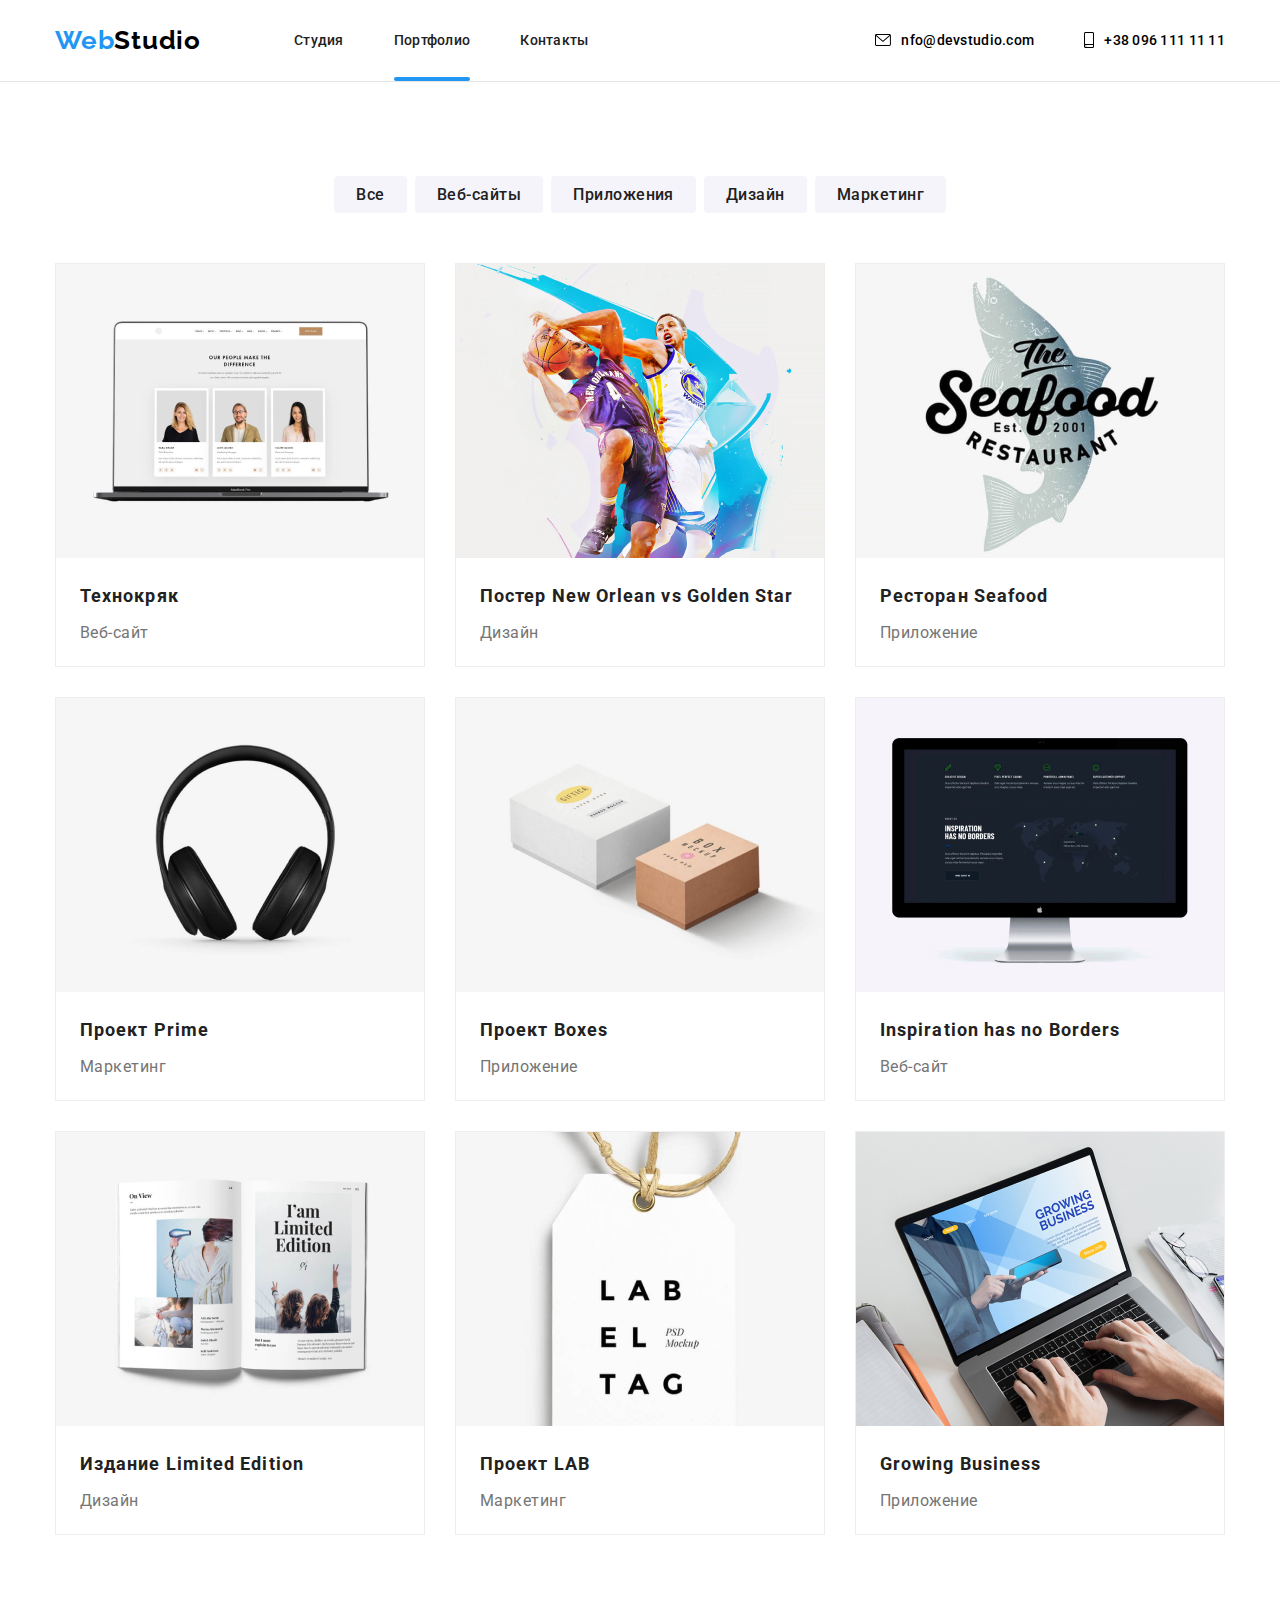
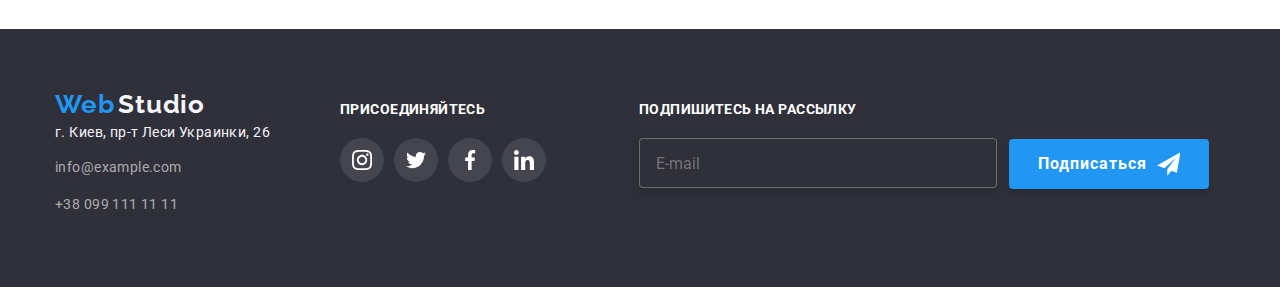
==== commit 1bfce475: "fixed" ====
--- a/portfolio.html
+++ b/portfolio.html
@@ -210,7 +210,7 @@
         <div class="footer-aside">
 
             <div class="box-logo">
-                <span class="box-logo__web">Web</span> <span class="box-logo__logo">Studio</span>
+                <span class="web web--color">Web</span> <span class="logo logo--color">Studio</span>
             </div>
             <address> 
                 <p class="address">г. Киев, пр-т Леси Украинки, 26</p>
--- a/css/main.min.css
+++ b/css/main.min.css
@@ -1 +1 @@
-html{box-sizing:border-box}*,*::before,*::after{box-sizing:inherit}ol,ul,li{margin:0;padding:0}h1,h2,h3,h4,h5,h6{margin:0;padding:0}p{margin:0;padding:0}a{display:inline-block}body{font-family:"Roboto",sans-serif;background-color:#fff}.conteiner{width:1200px;padding-left:15px;padding-right:15px;margin-left:auto;margin-right:auto}.web{font-family:"Raleway";font-style:normal;font-weight:700;font-size:26px;line-height:1.2;letter-spacing:.03em;color:#2196f3;text-decoration:none}.logo{font-family:"Raleway";font-style:normal;font-weight:700;font-size:26px;line-height:1.2;letter-spacing:.03em;color:#000;text-decoration:none;transition:color 250ms cubic-bezier(0.4, 0, 0.2, 1)}.logo:hover,.logo:focus{color:#2196f3}.examples-conteiner,.button-conteiner,.section-clients__list,.section-team__list,.section-post__item,.footer-items,.list-contacts,.site-nav{list-style:none}.page-header{border-bottom:1px solid #e5e5e5}.page-header_conteiner{display:flex;align-items:center}.conteiner-nav{display:flex;align-items:center}.site-nav{display:flex;margin-left:93px}.site-nav_link{display:block;padding-top:32px;padding-bottom:32px;font-style:normal;font-weight:500;font-size:14px;line-height:1.2;letter-spacing:.02em;color:#212121;text-decoration:none;transition:color 250ms cubic-bezier(0.4, 0, 0.2, 1)}.site-nav_link:hover,.site-nav_link:focus{color:#2196f3}.site-nav_item{position:relative}.site-nav_item+.site-nav_item{margin-left:50px}.current:after{position:absolute;display:block;content:" ";width:100%;height:4px;border-radius:2px;background-color:#2196f3;bottom:0;left:0}.list-contacts{display:flex;align-items:center;margin-left:auto}.list-contacts__item+.list-contacts__item{margin-left:50px}.list-contacts__register{display:flex;font-style:normal;font-weight:500;font-size:14px;line-height:1.2;letter-spacing:.02em;color:var(--secondary-text-color);text-decoration:none;align-items:center;justify-content:center;transition:color 250ms cubic-bezier(0.4, 0, 0.2, 1)}.list-contacts__register:hover,.list-contacts__register:focus{color:#2196f3}.list-contacts__mail{width:16px;height:12px;margin-right:10px;cursor:pointer;transition:fill 250ms cubic-bezier(0.4, 0, 0.2, 1)}.list-contacts__mail:hover,.list-contacts__mail:focus{fill:#2196f3}.list-contacts__item:hover .list-contacts__mail,.list-contacts__item:focus .list-contacts__mail{fill:#2196f3}.list-contacts__tell{width:10px;height:16px;margin-right:10px;cursor:pointer;transition:fill 250ms cubic-bezier(0.4, 0, 0.2, 1)}.list-contacts__tell:hover,.list-contacts__tell:focus{fill:#2196f3}.list-contacts__item:hover .list-contacts__tell,.list-contacts__item:focus .list-contacts__tell{fill:#2196f3}.section-footer{padding-top:60px;padding-bottom:60px;background-color:#2f303a}.section-footer__box{display:flex}.footer-aside{display:block}.box{margin-bottom:20px}.box-logo__web{font-family:"Raleway";font-style:normal;font-weight:700;font-size:26px;line-height:1.2;letter-spacing:.03em;color:#2196f3;text-decoration:none}.box-logo__logo{font-style:normal;font-weight:700;font-size:26px;line-height:1.2;letter-spacing:.03em;color:#f5f4fa}.footer-networks{display:flex;margin-top:12px;margin-left:70px}.footer-networks__holder{display:block}.footer-networks__title{font-style:normal;font-weight:700;font-size:14px;line-height:1.2;letter-spacing:.03em;text-transform:uppercase;color:#fff;margin-bottom:20px;text-align:left}.box{display:flex;width:206px;height:44px;list-style:none;margin-left:auto;margin-right:auto;margin-bottom:30px;justify-content:space-between}.box__button{border:none;width:44px;height:44px;padding:12px;background-color:#fff;border-radius:120px;cursor:pointer;transition:background-color 250ms cubic-bezier(0.4, 0, 0.2, 1)}.box__button:hover,.box__button:focus{background-color:#2196f3}.box__button--color{background-color:rgba(255,255,255,.1)}.box__icon{width:20px;height:20px;cursor:pointer;fill:#afb1b8;transition:fill 250ms cubic-bezier(0.4, 0, 0.2, 1)}.box__icon:hover,.box__icon:focus{fill:#fff}.box__button:hover .box__icon,.box__button:focus .box__icon{fill:#fff}.box__icon--color{fill:#fff}.footer-subscribe{display:block;width:570px;height:86px;margin-left:93px;margin-top:12px;margin-bottom:20px;padding:0}.footer-subscribe__title{font-style:normal;font-weight:700;font-size:14px;line-height:1.2;letter-spacing:.03em;text-transform:uppercase;margin-bottom:20px;color:#fff}.footer-subscribe__email{display:inline-block;width:358px;height:50px;border:1px solid rgba(255,255,255,.3);filter:drop-shadow(0px 4px 4px rgba(0, 0, 0, 0.15));border-radius:4px;background:#2f303a;margin-right:8px;padding-top:15px;padding-bottom:15px;padding-left:16px;color:rgba(255,255,255,.6)}.footer-subscribe__button{display:inline-flex;align-items:center;justify-content:center;width:200px;height:50px;padding:10px 29px;background:#2196f3;box-shadow:0px 4px 4px rgba(0,0,0,.15);border-radius:4px;border:none;cursor:pointer;margin:0}.footer-subscribe__text{display:block;font-style:normal;font-weight:700;font-size:16px;line-height:1.9;letter-spacing:.06em;color:#fff;margin-right:10px}.footer-subscribe__icon{display:block;width:24px;height:24px;-o-object-fit:cover;object-fit:cover;background-size:cover;margin:0;bottom:0}.address{font-style:normal;font-weight:400;font-size:14px;line-height:1.7;letter-spacing:.03em;color:#f5f4fa;margin-bottom:9px}.footer-items__contact{font-style:normal;font-weight:400;font-size:14px;line-height:2;letter-spacing:.03em;color:rgba(255,255,255,.6);text-decoration:none;margin-bottom:9px;transition:color 250ms cubic-bezier(0.4, 0, 0.2, 1)}.footer-items__contact:hover,.footer-items__contact:focus{color:#2196f3}.conteiner-fon{max-width:1600px;height:600px;margin-left:auto;margin-right:auto;background-image:linear-gradient(to right, rgba(85, 62, 62, 0.5), rgba(49, 40, 49, 0.5), rgba(55, 61, 55, 0.5)),url(../img/Fon.jpg);background-position:center;background-size:cover;background-repeat:no-repeat}.section-hero{text-align:center;padding-top:200px;padding-bottom:200px}.section-hero__caption{width:696px;margin-left:auto;margin-right:auto;margin-bottom:30px;font-style:normal;font-weight:900;font-size:44px;line-height:1.4;text-align:center;letter-spacing:.06em;text-transform:uppercase;color:#fff}.section-hero__button{padding:10px 32px;font-style:normal;font-weight:700;font-size:16px;line-height:1.9;align-items:center;text-align:center;letter-spacing:.06em;color:#f5f4fa;background-color:#2196f3;min-width:200px;height:50px;border-radius:4px;cursor:pointer;border:rgba(0,0,0,0)}.section-hero__button:hover,.section-hero__button:focus{color:#000;box-shadow:0px 4px 4px rgba(0,0,0,.15)}.section-post{text-align:center;padding-bottom:94px;padding-top:94px}.section-post__list{display:flex;gap:30px}.section-post__item{width:370px;text-align:left}.section-post__conteiner{width:270px;height:120px;background-repeat:no-repeat;background-position:center;background-color:#f5f4fa;border-radius:4px;margin-bottom:30px;display:flex;justify-content:center;align-items:center}.section-post__icon{width:70px;height:70px}.section-post__title{margin-bottom:10px;font-style:normal;font-weight:700;font-size:14px;line-height:1.2;letter-spacing:.03em;text-transform:uppercase;color:#212121}.section-post__text{font-style:normal;font-weight:400;font-size:14px;line-height:1.7;letter-spacing:.03em;color:#757575}.section-work{padding-bottom:94px}.section-work__caption{margin-bottom:50px;font-style:normal;font-weight:700;font-size:36px;line-height:1.2;text-align:center;letter-spacing:.03em;color:#212121}.section-work__conteiner{display:flex;gap:30px}.section-work__overlay{position:relative}.section-work__img{display:flex}.section-work__tip{display:flex;width:100%;height:70px;background:rgba(47,48,58,.8);justify-content:center;align-items:center;position:absolute;bottom:0;left:0}.section-work__text{display:block;font-style:normal;font-weight:700;font-size:14px;line-height:1.2;text-align:center;letter-spacing:.03em;text-transform:uppercase;color:#fff}.section-team{padding-bottom:94px;padding-top:94px;margin-left:auto;margin-right:auto;background-color:#f5f4fa}.section-team__caption{margin-bottom:50px;font-style:normal;font-weight:700;font-size:36px;line-height:1.2;text-align:center;letter-spacing:.03em;color:#212121}.section-team__list{display:flex;justify-content:space-between}.section-team__subtitle{border:#fff;box-shadow:0px 1px 3px rgba(0,0,0,.12),0px 1px 1px rgba(0,0,0,.14),0px 2px 1px rgba(0,0,0,.2);border-radius:0px 0px 4px 4px;background:#fff}.section-team__picture{margin-bottom:30px}.section-team__name{margin-bottom:10px;font-style:normal;font-weight:500;font-size:16px;line-height:1.2;text-align:center;letter-spacing:.03em;color:#212121}.section-team__job{margin-bottom:30px;font-family:"Roboto";font-style:normal;font-weight:400;font-size:16px;line-height:1.2;text-align:center;letter-spacing:.03em;color:#757575}.section-clients{padding-top:94px;padding-bottom:113px}.section-clients__caption{font-style:normal;font-weight:700;font-size:36px;line-height:1.2;text-align:center;letter-spacing:.03em;color:var(--primary-text-color);margin-bottom:50px}.section-clients__subtitle{display:flex;width:170px;height:92px;list-style:none;border:1px solid #afb1b8;border-radius:4px;align-items:center;cursor:pointer;justify-content:center;transition:border-color 250ms cubic-bezier(0.4, 0, 0.2, 1)}.section-clients__subtitle:hover,.section-clients__subtitle:focus{border-color:#2196f3}.section-clients__list{display:flex;gap:30px}.section-clients__logo{display:block;width:106px;height:60px;fill:#afb1b8;cursor:pointer;transition:fill 250ms cubic-bezier(0.4, 0, 0.2, 1)}.section-clients__subtitle:hover .section-clients__logo,.section-clients__subtitle:focus .section-clients__logo{fill:#2196f3}.section-examples{padding-top:94px;padding-bottom:94px}.button-conteiner{display:flex;justify-content:center;margin-bottom:50px}.button-conteiner__item+.button-conteiner__item{margin-left:8px}.button-conteiner__bar{padding:6px 22px;min-width:73px;font-family:"Roboto";font-style:normal;font-weight:500;font-size:16px;line-height:1.6;text-align:center;letter-spacing:.03em;cursor:pointer;background-color:#f5f4fa;color:#212121;border:rgba(0,0,0,0);border-radius:4px;transition:background-color 250ms cubic-bezier(0.4, 0, 0.2, 1),color 250ms cubic-bezier(0.4, 0, 0.2, 1),box-shadow 250ms cubic-bezier(0.4, 0, 0.2, 1)}.button-conteiner__bar:focus,.button-conteiner__bar:hover{background-color:#2196f3;color:#f5f4fa;box-shadow:0 10px 10px -5px rgba(0,0,0,.3)}.examples-conteiner{display:flex;flex-wrap:wrap;gap:30px}.examples-conteiner__border{width:370px;height:404px;border:1px solid #eee;cursor:pointer;transition:box-shadow 250ms cubic-bezier(0.4, 0, 0.2, 1)}.examples-conteiner__border:nth-child(n+7){margin-bottom:0px}.examples-conteiner__border:hover{box-shadow:0px 1px 1px rgba(0,0,0,.12),0px 4px 4px rgba(0,0,0,.06),1px 4px 6px rgba(0,0,0,.16)}.examples-conteiner__img{position:relative;overflow:hidden}.examples-conteiner__picture{display:block}.examples-conteiner__overlay{width:100%;height:100%;background-color:rgba(33,150,243,.9);position:absolute;transition:transform 250ms cubic-bezier(0.4, 0, 0.2, 1);transform:translateY(100%)}.examples-conteiner__border:hover .examples-conteiner__overlay{transform:translateY(-100%)}.examples-conteiner__item{display:inline-flex;position:absolute;top:50%;left:50%;transform:translate(-50%, -50%)}.examples-conteiner__paragraph{display:block;font-family:"Roboto";font-style:normal;font-weight:400;font-size:18px;line-height:28px;letter-spacing:.03em;color:#fff;width:322px;height:168px}.examples-table{padding:20px 24px}.examples-table__title{margin-bottom:4px;font-style:normal;font-weight:700;font-size:18px;line-height:2;letter-spacing:.06em;color:#212121}.examples-table__text{font-style:normal;font-weight:400;font-size:16px;line-height:1.9;letter-spacing:.03em;color:#757575}.backdrop{position:fixed;top:0;left:0;width:100%;height:100%;background-color:rgba(0,0,0,.2);opacity:1;transition:opacity 250ms cubic-bezier(0.4, 0, 0.2, 1)}.backdrop.is-hidden{opacity:0;transition:opacity 250ms cubic-bezier(0.4, 0, 0.2, 1);pointer-events:none}.modal{position:absolute;display:block;width:528px;height:581px;background-color:#fff;top:50%;left:50%;transform:translate(-50%, -50%);margin:0;padding:0}.modal-box{display:block;margin:0;width:448px;margin-left:40px;margin-bottom:20px}.modal-box-list{list-style-type:none;margin-bottom:20px}.modal-box-item{margin-bottom:10px;display:flex;flex-direction:column}.modal-box-item:last-child{margin-bottom:0}.modal-box-united{position:relative}.modal-box-text{font-style:normal;font-weight:400;font-size:12px;line-height:1.2;letter-spacing:.01em;margin-bottom:4px;color:#757575}.comment-box{resize:none;height:120px;cursor:pointer;padding:12px 16px;border:1px solid rgba(33,33,33,.2);border-radius:4px}.comment-box:hover{border-color:#2196f3}.modal-box-button{display:block;width:200px;height:50px;background:#2196f3;box-shadow:0px 4px 4px rgba(0,0,0,.15);border-radius:4px;border:none;margin-left:124px;margin-top:30px;cursor:pointer;font-style:normal;font-weight:700;font-size:16px;line-height:1.9;align-items:center;text-align:center;letter-spacing:.06em;color:#fff}.modal-box-border{border:1px solid rgba(33,33,33,.2);border-radius:4px;width:448px;height:40px;cursor:pointer;padding-left:42px;padding-top:12px;padding-bottom:12px;transition:border 250ms cubic-bezier(0.4, 0, 0.2, 1),border-radius 250ms cubic-bezier(0.4, 0, 0.2, 1)}.modal-box-border:hover{border:1px solid #2196f3;border-radius:4px}.checkbox-markup{position:relative}.checkbox-input{position:absolute;width:1px;height:1px;margin:-1px;border:0;padding:0;white-space:nowrap;-webkit-clip-path:inset(100%);clip-path:inset(100%);clip:rect(0 0 0 0);overflow:hidden}.checkbox-icon{display:inline-block;position:absolute;width:16px;height:15px;border:2px solid #000;border-radius:2px;background-color:#fff;fill:#fff;background-size:contain;padding:0;top:0;left:13px;transform:translateY(30%);transition:background-color 250ms cubic-bezier(0.4, 0, 0.2, 1),fill 250ms cubic-bezier(0.4, 0, 0.2, 1),border 250ms cubic-bezier(0.4, 0, 0.2, 1),background-origin 250ms cubic-bezier(0.4, 0, 0.2, 1)}.checkbox-input:checked+.checkbox-icon{background-color:#2196f3;fill:#fff;background-origin:border-box;border:#2196f3}.modal-text{font-style:normal;font-weight:700;font-size:20px;line-height:1.2;text-align:center;letter-spacing:.03em;color:#212121;margin-bottom:12px}.checkbox-text{font-style:normal;font-weight:400;font-size:14px;line-height:1.7;letter-spacing:.03em;color:#757575;margin-left:36px;cursor:pointer}.checkbox-input-text{font-style:normal;font-weight:400;font-size:14px;line-height:1.7;letter-spacing:.03em;-webkit-text-decoration-line:underline;text-decoration-line:underline;color:#2196f3}.modal-box-icons{position:absolute;top:50%;left:12px;transform:translateY(-50%);width:18px;height:18px;background-size:cover;cursor:pointer;fill:#000;transition:fill 250ms cubic-bezier(0.4, 0, 0.2, 1)}.modal-box-border:hover+.modal-box-icons,.modal-box-border:focus+.modal-box-icons{fill:#2196f3}.close{display:flex;padding:0;width:30px;height:30px;justify-content:center;align-items:center;border-radius:45px;background-color:#fff;margin-top:8px;margin-left:490px;border:1px solid rgba(0,0,0,.1)}.close-img{display:block;background-size:cover;-o-object-fit:cover;object-fit:cover;fill:#000;cursor:pointer;width:30px;height:30px}.close-img:hover{fill:#2196f3}.box{display:flex;width:206px;height:44px;list-style:none;margin-left:auto;margin-right:auto;margin-bottom:30px;justify-content:space-between}.box_button{border:none;width:44px;height:44px;padding:12px;background-color:#fff;border-radius:120px;cursor:pointer;transition:background-color 250ms cubic-bezier(0.4, 0, 0.2, 1)}.box_button:hover,.box_button:focus{background-color:#2196f3}.box_icon{width:20px;height:20px;cursor:pointer;fill:#afb1b8;transition:fill 250ms cubic-bezier(0.4, 0, 0.2, 1)}.box_icon:hover,.box_icon:focus{fill:#fff}.box_button:hover .box_icon,.box_button:focus .box_icon{fill:#fff}/*# sourceMappingURL=main.min.css.map */+html{box-sizing:border-box}*,*::before,*::after{box-sizing:inherit}ol,ul,li{margin:0;padding:0}h1,h2,h3,h4,h5,h6{margin:0;padding:0}p{margin:0;padding:0}a{display:inline-block}body{font-family:"Roboto",sans-serif;background-color:#fff}.conteiner{width:1200px;padding-left:15px;padding-right:15px;margin-left:auto;margin-right:auto}.web{font-family:"Raleway";font-style:normal;font-weight:700;font-size:26px;line-height:1.2;letter-spacing:.03em;color:#2196f3;text-decoration:none}.logo{font-family:"Raleway";font-style:normal;font-weight:700;font-size:26px;line-height:1.2;letter-spacing:.03em;color:#000;text-decoration:none;transition:color 250ms cubic-bezier(0.4, 0, 0.2, 1)}.examples-conteiner,.button-conteiner,.section-clients__list,.section-team__list,.section-post__item,.footer-items,.list-contacts,.site-nav{list-style:none}.page-header{border-bottom:1px solid #e5e5e5}.page-header_conteiner{display:flex;align-items:center}.conteiner-nav{display:flex;align-items:center}.logo--accent:hover,.logo--accent:focus{color:#2196f3}.site-nav{display:flex;margin-left:93px}.site-nav_link{display:block;padding-top:32px;padding-bottom:32px;font-style:normal;font-weight:500;font-size:14px;line-height:1.2;letter-spacing:.02em;color:#212121;text-decoration:none;transition:color 250ms cubic-bezier(0.4, 0, 0.2, 1)}.site-nav_link:hover,.site-nav_link:focus{color:#2196f3}.site-nav_item{position:relative}.site-nav_item+.site-nav_item{margin-left:50px}.current:after{position:absolute;display:block;content:" ";width:100%;height:4px;border-radius:2px;background-color:#2196f3;bottom:0;left:0}.list-contacts{display:flex;align-items:center;margin-left:auto}.list-contacts__item+.list-contacts__item{margin-left:50px}.list-contacts__register{display:flex;font-style:normal;font-weight:500;font-size:14px;line-height:1.2;letter-spacing:.02em;color:var(--secondary-text-color);text-decoration:none;align-items:center;justify-content:center;transition:color 250ms cubic-bezier(0.4, 0, 0.2, 1)}.list-contacts__register:hover,.list-contacts__register:focus{color:#2196f3}.list-contacts__mail{width:16px;height:12px;margin-right:10px;cursor:pointer;transition:fill 250ms cubic-bezier(0.4, 0, 0.2, 1)}.list-contacts__mail:hover,.list-contacts__mail:focus{fill:#2196f3}.list-contacts__item:hover .list-contacts__mail,.list-contacts__item:focus .list-contacts__mail{fill:#2196f3}.list-contacts__tell{width:10px;height:16px;margin-right:10px;cursor:pointer;transition:fill 250ms cubic-bezier(0.4, 0, 0.2, 1)}.list-contacts__tell:hover,.list-contacts__tell:focus{fill:#2196f3}.list-contacts__item:hover .list-contacts__tell,.list-contacts__item:focus .list-contacts__tell{fill:#2196f3}.section-footer{padding-top:60px;padding-bottom:60px;background-color:#2f303a}.section-footer__box{display:flex}.footer-aside{display:block}.box{margin-bottom:20px}.web--color{color:#2196f3}.logo--color{color:#f5f4fa}.footer-networks{display:flex;margin-top:12px;margin-left:70px}.footer-networks__holder{display:block}.footer-networks__title{font-style:normal;font-weight:700;font-size:14px;line-height:1.2;letter-spacing:.03em;text-transform:uppercase;color:#fff;margin-bottom:20px;text-align:left}.box{display:flex;width:206px;height:44px;list-style:none;margin-left:auto;margin-right:auto;margin-bottom:30px;justify-content:space-between}.box__button{border:none;width:44px;height:44px;padding:12px;background-color:#fff;border-radius:120px;cursor:pointer;transition:background-color 250ms cubic-bezier(0.4, 0, 0.2, 1)}.box__button:hover,.box__button:focus{background-color:#2196f3}.box__button--color{background-color:rgba(255,255,255,.1)}.box__icon{width:20px;height:20px;cursor:pointer;fill:#afb1b8;transition:fill 250ms cubic-bezier(0.4, 0, 0.2, 1)}.box__icon:hover,.box__icon:focus{fill:#fff}.box__button:hover .box__icon,.box__button:focus .box__icon{fill:#fff}.box__icon--color{fill:#fff}.footer-subscribe{display:block;width:570px;height:86px;margin-left:93px;margin-top:12px;margin-bottom:20px;padding:0}.footer-subscribe__title{font-style:normal;font-weight:700;font-size:14px;line-height:1.2;letter-spacing:.03em;text-transform:uppercase;margin-bottom:20px;color:#fff}.footer-subscribe__email{display:inline-block;width:358px;height:50px;border:1px solid rgba(255,255,255,.3);filter:drop-shadow(0px 4px 4px rgba(0, 0, 0, 0.15));border-radius:4px;background:#2f303a;margin-right:8px;padding-top:15px;padding-bottom:15px;padding-left:16px;color:rgba(255,255,255,.6)}.footer-subscribe__button{display:inline-flex;align-items:center;justify-content:center;width:200px;height:50px;padding:10px 29px;background:#2196f3;box-shadow:0px 4px 4px rgba(0,0,0,.15);border-radius:4px;border:none;cursor:pointer;margin:0}.footer-subscribe__text{display:block;font-style:normal;font-weight:700;font-size:16px;line-height:1.9;letter-spacing:.06em;color:#fff;margin-right:10px}.footer-subscribe__icon{display:block;width:24px;height:24px;-o-object-fit:cover;object-fit:cover;background-size:cover;margin:0;bottom:0}.address{font-style:normal;font-weight:400;font-size:14px;line-height:1.7;letter-spacing:.03em;color:#f5f4fa;margin-bottom:9px}.footer-items__contact{font-style:normal;font-weight:400;font-size:14px;line-height:2;letter-spacing:.03em;color:rgba(255,255,255,.6);text-decoration:none;margin-bottom:9px;transition:color 250ms cubic-bezier(0.4, 0, 0.2, 1)}.footer-items__contact:hover,.footer-items__contact:focus{color:#2196f3}.conteiner-fon{max-width:1600px;height:600px;margin-left:auto;margin-right:auto;background-image:linear-gradient(to right, rgba(85, 62, 62, 0.5), rgba(49, 40, 49, 0.5), rgba(55, 61, 55, 0.5)),url(../img/Fon.jpg);background-position:center;background-size:cover;background-repeat:no-repeat}.section-hero{text-align:center;padding-top:200px;padding-bottom:200px}.section-hero__caption{width:696px;margin-left:auto;margin-right:auto;margin-bottom:30px;font-style:normal;font-weight:900;font-size:44px;line-height:1.4;text-align:center;letter-spacing:.06em;text-transform:uppercase;color:#fff}.section-hero__button{padding:10px 32px;font-style:normal;font-weight:700;font-size:16px;line-height:1.9;align-items:center;text-align:center;letter-spacing:.06em;color:#f5f4fa;background-color:#2196f3;min-width:200px;height:50px;border-radius:4px;cursor:pointer;border:rgba(0,0,0,0)}.section-hero__button:hover,.section-hero__button:focus{color:#000;box-shadow:0px 4px 4px rgba(0,0,0,.15)}.section-post{text-align:center;padding-bottom:94px;padding-top:94px}.section-post__list{display:flex;gap:30px}.section-post__item{width:370px;text-align:left}.section-post__conteiner{width:270px;height:120px;background-repeat:no-repeat;background-position:center;background-color:#f5f4fa;border-radius:4px;margin-bottom:30px;display:flex;justify-content:center;align-items:center}.section-post__icon{width:70px;height:70px}.section-post__title{margin-bottom:10px;font-style:normal;font-weight:700;font-size:14px;line-height:1.2;letter-spacing:.03em;text-transform:uppercase;color:#212121}.section-post__text{font-style:normal;font-weight:400;font-size:14px;line-height:1.7;letter-spacing:.03em;color:#757575}.section-work{padding-bottom:94px}.section-work__caption{margin-bottom:50px;font-style:normal;font-weight:700;font-size:36px;line-height:1.2;text-align:center;letter-spacing:.03em;color:#212121}.section-work__conteiner{display:flex;gap:30px}.section-work__overlay{position:relative}.section-work__img{display:flex}.section-work__tip{display:flex;width:100%;height:70px;background:rgba(47,48,58,.8);justify-content:center;align-items:center;position:absolute;bottom:0;left:0}.section-work__text{display:block;font-style:normal;font-weight:700;font-size:14px;line-height:1.2;text-align:center;letter-spacing:.03em;text-transform:uppercase;color:#fff}.section-team{padding-bottom:94px;padding-top:94px;margin-left:auto;margin-right:auto;background-color:#f5f4fa}.section-team__caption{margin-bottom:50px;font-style:normal;font-weight:700;font-size:36px;line-height:1.2;text-align:center;letter-spacing:.03em;color:#212121}.section-team__list{display:flex;justify-content:space-between}.section-team__subtitle{border:#fff;box-shadow:0px 1px 3px rgba(0,0,0,.12),0px 1px 1px rgba(0,0,0,.14),0px 2px 1px rgba(0,0,0,.2);border-radius:0px 0px 4px 4px;background:#fff}.section-team__picture{margin-bottom:30px}.section-team__name{margin-bottom:10px;font-style:normal;font-weight:500;font-size:16px;line-height:1.2;text-align:center;letter-spacing:.03em;color:#212121}.section-team__job{margin-bottom:30px;font-family:"Roboto";font-style:normal;font-weight:400;font-size:16px;line-height:1.2;text-align:center;letter-spacing:.03em;color:#757575}.section-clients{padding-top:94px;padding-bottom:113px}.section-clients__caption{font-style:normal;font-weight:700;font-size:36px;line-height:1.2;text-align:center;letter-spacing:.03em;color:var(--primary-text-color);margin-bottom:50px}.section-clients__subtitle{display:flex;width:170px;height:92px;list-style:none;border:1px solid #afb1b8;border-radius:4px;align-items:center;cursor:pointer;justify-content:center;transition:border-color 250ms cubic-bezier(0.4, 0, 0.2, 1)}.section-clients__subtitle:hover,.section-clients__subtitle:focus{border-color:#2196f3}.section-clients__list{display:flex;gap:30px}.section-clients__logo{display:block;width:106px;height:60px;fill:#afb1b8;cursor:pointer;transition:fill 250ms cubic-bezier(0.4, 0, 0.2, 1)}.section-clients__subtitle:hover .section-clients__logo,.section-clients__subtitle:focus .section-clients__logo{fill:#2196f3}.section-examples{padding-top:94px;padding-bottom:94px}.button-conteiner{display:flex;justify-content:center;margin-bottom:50px}.button-conteiner__item+.button-conteiner__item{margin-left:8px}.button-conteiner__bar{padding:6px 22px;min-width:73px;font-family:"Roboto";font-style:normal;font-weight:500;font-size:16px;line-height:1.6;text-align:center;letter-spacing:.03em;cursor:pointer;background-color:#f5f4fa;color:#212121;border:rgba(0,0,0,0);border-radius:4px;transition:background-color 250ms cubic-bezier(0.4, 0, 0.2, 1),color 250ms cubic-bezier(0.4, 0, 0.2, 1),box-shadow 250ms cubic-bezier(0.4, 0, 0.2, 1)}.button-conteiner__bar:focus,.button-conteiner__bar:hover{background-color:#2196f3;color:#f5f4fa;box-shadow:0 10px 10px -5px rgba(0,0,0,.3)}.examples-conteiner{display:flex;flex-wrap:wrap;gap:30px}.examples-conteiner__border{width:370px;height:404px;border:1px solid #eee;cursor:pointer;transition:box-shadow 250ms cubic-bezier(0.4, 0, 0.2, 1)}.examples-conteiner__border:nth-child(n+7){margin-bottom:0px}.examples-conteiner__border:hover{box-shadow:0px 1px 1px rgba(0,0,0,.12),0px 4px 4px rgba(0,0,0,.06),1px 4px 6px rgba(0,0,0,.16)}.examples-conteiner__img{position:relative;overflow:hidden}.examples-conteiner__picture{display:block}.examples-conteiner__overlay{width:100%;height:100%;background-color:rgba(33,150,243,.9);position:absolute;transition:transform 250ms cubic-bezier(0.4, 0, 0.2, 1);transform:translateY(100%)}.examples-conteiner__border:hover .examples-conteiner__overlay{transform:translateY(-100%)}.examples-conteiner__item{display:inline-flex;position:absolute;top:50%;left:50%;transform:translate(-50%, -50%)}.examples-conteiner__paragraph{display:block;font-family:"Roboto";font-style:normal;font-weight:400;font-size:18px;line-height:28px;letter-spacing:.03em;color:#fff;width:322px;height:168px}.examples-table{padding:20px 24px}.examples-table__title{margin-bottom:4px;font-style:normal;font-weight:700;font-size:18px;line-height:2;letter-spacing:.06em;color:#212121}.examples-table__text{font-style:normal;font-weight:400;font-size:16px;line-height:1.9;letter-spacing:.03em;color:#757575}.backdrop{position:fixed;top:0;left:0;width:100%;height:100%;background-color:rgba(0,0,0,.2);opacity:1;transition:opacity 250ms cubic-bezier(0.4, 0, 0.2, 1)}.backdrop.is-hidden{opacity:0;transition:opacity 250ms cubic-bezier(0.4, 0, 0.2, 1);pointer-events:none}.modal{position:absolute;display:block;width:528px;height:581px;background-color:#fff;top:50%;left:50%;transform:translate(-50%, -50%);margin:0;padding:0}.modal-box{display:block;margin:0;width:448px;margin-left:40px;margin-bottom:20px}.modal-box-list{list-style-type:none;margin-bottom:20px}.modal-box-item{margin-bottom:10px;display:flex;flex-direction:column}.modal-box-item:last-child{margin-bottom:0}.modal-box-united{position:relative}.modal-box-text{font-style:normal;font-weight:400;font-size:12px;line-height:1.2;letter-spacing:.01em;margin-bottom:4px;color:#757575}.comment-box{resize:none;height:120px;cursor:pointer;padding:12px 16px;border:1px solid rgba(33,33,33,.2);border-radius:4px}.comment-box:hover{border-color:#2196f3}.modal-box-button{display:block;width:200px;height:50px;background:#2196f3;box-shadow:0px 4px 4px rgba(0,0,0,.15);border-radius:4px;border:none;margin-left:124px;margin-top:30px;cursor:pointer;font-style:normal;font-weight:700;font-size:16px;line-height:1.9;align-items:center;text-align:center;letter-spacing:.06em;color:#fff}.modal-box-border{border:1px solid rgba(33,33,33,.2);border-radius:4px;width:448px;height:40px;cursor:pointer;padding-left:42px;padding-top:12px;padding-bottom:12px;transition:border 250ms cubic-bezier(0.4, 0, 0.2, 1),border-radius 250ms cubic-bezier(0.4, 0, 0.2, 1)}.modal-box-border:hover{border:1px solid #2196f3;border-radius:4px}.checkbox-markup{position:relative}.checkbox-input{position:absolute;width:1px;height:1px;margin:-1px;border:0;padding:0;white-space:nowrap;-webkit-clip-path:inset(100%);clip-path:inset(100%);clip:rect(0 0 0 0);overflow:hidden}.checkbox-icon{display:inline-block;position:absolute;width:16px;height:15px;border:2px solid #000;border-radius:2px;background-color:#fff;fill:#fff;background-size:contain;padding:0;top:0;left:13px;transform:translateY(30%);transition:background-color 250ms cubic-bezier(0.4, 0, 0.2, 1),fill 250ms cubic-bezier(0.4, 0, 0.2, 1),border 250ms cubic-bezier(0.4, 0, 0.2, 1),background-origin 250ms cubic-bezier(0.4, 0, 0.2, 1)}.checkbox-input:checked+.checkbox-icon{background-color:#2196f3;fill:#fff;background-origin:border-box;border:#2196f3}.modal-text{font-style:normal;font-weight:700;font-size:20px;line-height:1.2;text-align:center;letter-spacing:.03em;color:#212121;margin-bottom:12px}.checkbox-text{font-style:normal;font-weight:400;font-size:14px;line-height:1.7;letter-spacing:.03em;color:#757575;margin-left:36px;cursor:pointer}.checkbox-input-text{font-style:normal;font-weight:400;font-size:14px;line-height:1.7;letter-spacing:.03em;-webkit-text-decoration-line:underline;text-decoration-line:underline;color:#2196f3}.modal-box-icons{position:absolute;top:50%;left:12px;transform:translateY(-50%);width:18px;height:18px;background-size:cover;cursor:pointer;fill:#000;transition:fill 250ms cubic-bezier(0.4, 0, 0.2, 1)}.modal-box-border:hover+.modal-box-icons,.modal-box-border:focus+.modal-box-icons{fill:#2196f3}.close{display:flex;padding:0;width:30px;height:30px;justify-content:center;align-items:center;border-radius:45px;background-color:#fff;margin-top:8px;margin-left:490px;border:1px solid rgba(0,0,0,.1)}.close-img{display:block;background-size:cover;-o-object-fit:cover;object-fit:cover;fill:#000;cursor:pointer;width:30px;height:30px}.close-img:hover{fill:#2196f3}.box{display:flex;width:206px;height:44px;list-style:none;margin-left:auto;margin-right:auto;margin-bottom:30px;justify-content:space-between}.box_button{border:none;width:44px;height:44px;padding:12px;background-color:#fff;border-radius:120px;cursor:pointer;transition:background-color 250ms cubic-bezier(0.4, 0, 0.2, 1)}.box_button:hover,.box_button:focus{background-color:#2196f3}.box_icon{width:20px;height:20px;cursor:pointer;fill:#afb1b8;transition:fill 250ms cubic-bezier(0.4, 0, 0.2, 1)}.box_icon:hover,.box_icon:focus{fill:#fff}.box_button:hover .box_icon,.box_button:focus .box_icon{fill:#fff}/*# sourceMappingURL=main.min.css.map */